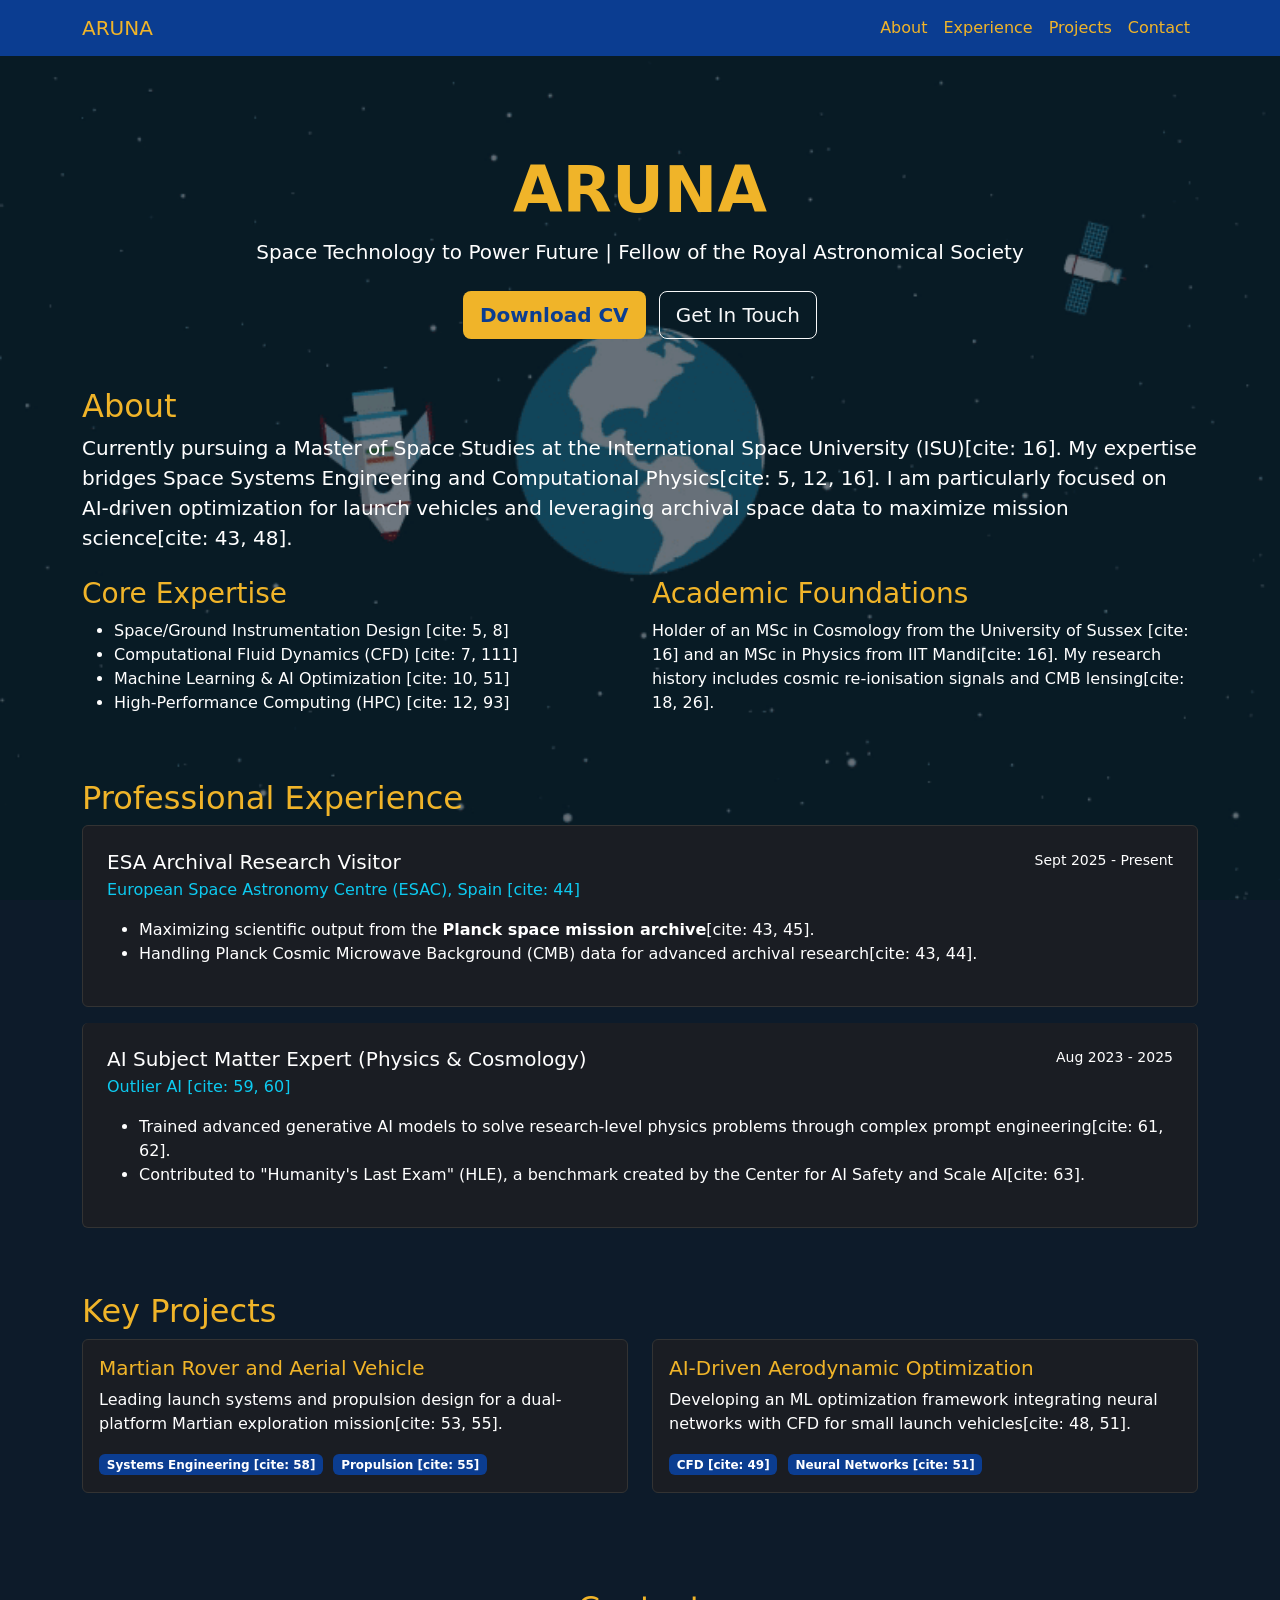
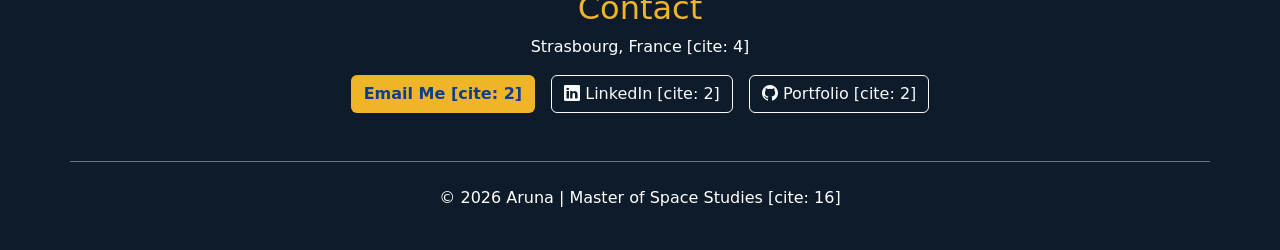
==== index.html @ e06bea27 "Refactor index.html for improved structure and styles Updated the description meta tag and modified " ====
<!DOCTYPE html>
<html lang="en">
<head>
  <meta charset="UTF-8">
  <meta name="viewport" content="width=device-width, initial-scale=1.0">
  <title>Aruna - Space Technology to Power Future</title>
  <meta name="description" content="Personal website of Aruna, Master of Space Studies student at ISU specializing in Space Engineering.">
  <meta name="author" content="Aruna">
  <link href="https://cdn.jsdelivr.net/npm/bootstrap@5.3.3/dist/css/bootstrap.min.css" rel="stylesheet">
  <link rel="stylesheet" href="https://cdn.jsdelivr.net/npm/bootstrap-icons@1.11.3/font/bootstrap-icons.min.css">
  <style>
    :root {
      --isu-blue: #0b3d91;
      --isu-gold: #f0b429;
      --isu-ink: #0d1b2a;
    }
    body {
      background-color: var(--isu-ink);
      color: #FFFFFF;
      font-family: system-ui, sans-serif;
    }
    h1, h2, h3, .card-title { color: var(--isu-gold); }
    .navbar { background-color: var(--isu-blue); }
    .nav-link, .navbar-brand { color: var(--isu-gold) !important; }
    .card { background-color: #1a1d23; border: 1px solid #333; color: white; transition: transform 0.2s; }
    .card:hover { transform: translateY(-5px); }
    .btn-gold { background-color: var(--isu-gold); color: var(--isu-blue); font-weight: bold; }
    .btn-gold:hover { background-color: #d49e20; }
    .badge-skill { background-color: var(--isu-blue); color: white; margin-right: 5px; }
  </style>
</head>
<body data-bs-theme="dark">
  <img src="space.gif" style="position: fixed; top: 0; left: 0; width: 100%; height: 100%; z-index: -1; object-fit: cover; opacity: 0.4;" />
  
  <nav class="navbar navbar-expand-lg sticky-top">
    <div class="container">
      <a class="navbar-brand" href="#">ARUNA</a>
      <div class="collapse navbar-collapse" id="navbarNav">
        <ul class="navbar-nav ms-auto">
          <li class="nav-item"><a class="nav-link" href="#about">About</a></li>
          <li class="nav-item"><a class="nav-link" href="#experience">Experience</a></li>
          <li class="nav-item"><a class="nav-link" href="#projects">Projects</a></li>
          <li class="nav-item"><a class="nav-link" href="#contact">Contact</a></li>
        </ul>
      </div>
    </div>
  </nav>

  <header class="container mt-5 py-5 text-center">
    <h1 class="display-3 fw-bold">ARUNA</h1>
    <p class="lead">Space Technology to Power Future | Fellow of the Royal Astronomical Society</p>
    <div class="mt-4">
      <a href="Curriculum_Vitae_TAS.pdf" class="btn btn-gold btn-lg me-2">Download CV</a>
      <a href="#contact" class="btn btn-outline-light btn-lg">Get In Touch</a>
    </div>
  </header>

  <main class="container">
    <section id="about" class="mb-5">
      <h2>About</h2>
      <p class="lead">Currently pursuing a Master of Space Studies at the International Space University (ISU)[cite: 16]. My expertise bridges <strong>Space Systems Engineering</strong> and <strong>Computational Physics</strong>[cite: 5, 12, 16]. I am particularly focused on AI-driven optimization for launch vehicles and leveraging archival space data to maximize mission science[cite: 43, 48].</p>
      <div class="row mt-4">
        <div class="col-md-6">
          <h3>Core Expertise</h3>
          <ul>
            <li>Space/Ground Instrumentation Design [cite: 5, 8]</li>
            <li>Computational Fluid Dynamics (CFD) [cite: 7, 111]</li>
            <li>Machine Learning & AI Optimization [cite: 10, 51]</li>
            <li>High-Performance Computing (HPC) [cite: 12, 93]</li>
          </ul>
        </div>
        <div class="col-md-6">
          <h3>Academic Foundations</h3>
          <p>Holder of an MSc in Cosmology from the University of Sussex [cite: 16] and an MSc in Physics from IIT Mandi[cite: 16]. My research history includes cosmic re-ionisation signals and CMB lensing[cite: 18, 26].</p>
        </div>
      </div>
    </section>

    <section id="experience" class="mb-5">
      <h2>Professional Experience</h2>
      <div class="list-group">
        <div class="list-group-item card mb-3 p-4">
          <div class="d-flex justify-content-between">
            <h5 class="mb-1">ESA Archival Research Visitor</h5>
            <small>Sept 2025 - Present</small>
          </div>
          <p class="text-info">European Space Astronomy Centre (ESAC), Spain [cite: 44]</p>
          <ul>
            <li>Maximizing scientific output from the <strong>Planck space mission archive</strong>[cite: 43, 45].</li>
            <li>Handling Planck Cosmic Microwave Background (CMB) data for advanced archival research[cite: 43, 44].</li>
          </ul>
        </div>
        <div class="list-group-item card mb-3 p-4">
          <div class="d-flex justify-content-between">
            <h5 class="mb-1">AI Subject Matter Expert (Physics & Cosmology)</h5>
            <small>Aug 2023 - 2025</small>
          </div>
          <p class="text-info">Outlier AI [cite: 59, 60]</p>
          <ul>
            <li>Trained advanced generative AI models to solve research-level physics problems through complex prompt engineering[cite: 61, 62].</li>
            <li>Contributed to "Humanity's Last Exam" (HLE), a benchmark created by the Center for AI Safety and Scale AI[cite: 63].</li>
          </ul>
        </div>
      </div>
    </section>

    <section id="projects" class="mb-5">
      <h2>Key Projects</h2>
      <div class="row g-4">
        <div class="col-md-6">
          <div class="card h-100">
            <div class="card-body">
              <h5 class="card-title">Martian Rover and Aerial Vehicle</h5>
              <p class="card-text">Leading launch systems and propulsion design for a dual-platform Martian exploration mission[cite: 53, 55].</p>
              <span class="badge badge-skill">Systems Engineering [cite: 58]</span>
              <span class="badge badge-skill">Propulsion [cite: 55]</span>
            </div>
          </div>
        </div>
        <div class="col-md-6">
          <div class="card h-100">
            <div class="card-body">
              <h5 class="card-title">AI-Driven Aerodynamic Optimization</h5>
              <p class="card-text">Developing an ML optimization framework integrating neural networks with CFD for small launch vehicles[cite: 48, 51].</p>
              <span class="badge badge-skill">CFD [cite: 49]</span>
              <span class="badge badge-skill">Neural Networks [cite: 51]</span>
            </div>
          </div>
        </div>
      </div>
    </section>

    <section id="contact" class="py-5 text-center">
      <h2>Contact</h2>
      <p>Strasbourg, France [cite: 4]</p>
      <div class="d-flex justify-content-center gap-3">
        <a href="mailto:arunaharikant66@gmail.com" class="btn btn-gold">Email Me [cite: 2]</a>
        <a href="https://www.linkedin.com/in/aruna-5a03151a5/" class="btn btn-outline-light"><i class="bi bi-linkedin"></i> LinkedIn [cite: 2]</a>
        <a href="https://arunaharikant.github.io/Aruna.github.io/" class="btn btn-outline-light"><i class="bi bi-github"></i> Portfolio [cite: 2]</a>
      </div>
    </section>
  </main>

  <footer class="container py-4 text-center border-top border-secondary">
    <p>&copy; 2026 Aruna | Master of Space Studies [cite: 16]</p>
  </footer>

  <script src="https://cdn.jsdelivr.net/npm/bootstrap@5.3.3/dist/js/bootstrap.bundle.min.js"></script>
</body>
</html>
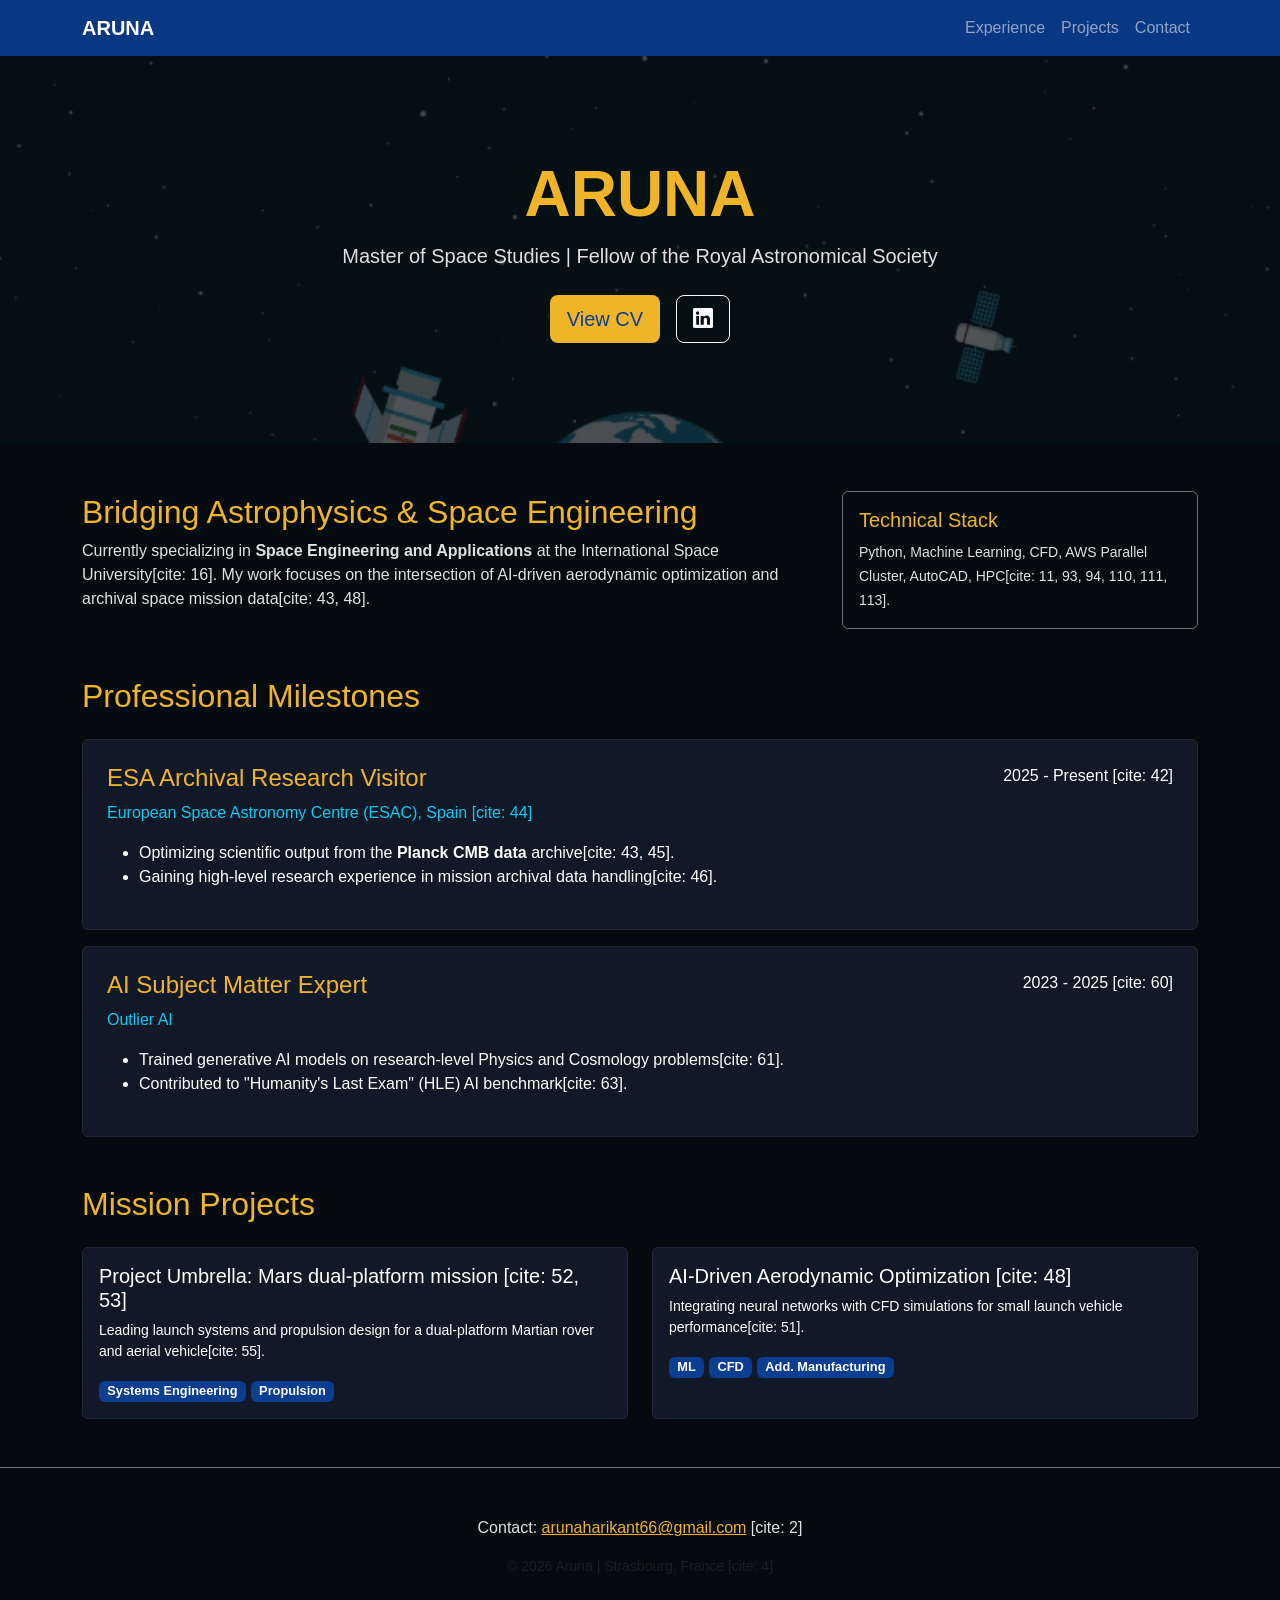
==== commit 954ee638: "Revise Updated the title and meta tags for better clarity. Changed background color and styling for " ====
--- a/index.html
+++ b/index.html
@@ -3,148 +3,112 @@
 <head>
   <meta charset="UTF-8">
   <meta name="viewport" content="width=device-width, initial-scale=1.0">
-  <title>Aruna - Space Technology to Power Future</title>
-  <meta name="description" content="Personal website of Aruna, Master of Space Studies student at ISU specializing in Space Engineering.">
-  <meta name="author" content="Aruna">
+  <title>Aruna | Space Systems & AI Optimization</title>
   <link href="https://cdn.jsdelivr.net/npm/bootstrap@5.3.3/dist/css/bootstrap.min.css" rel="stylesheet">
   <link rel="stylesheet" href="https://cdn.jsdelivr.net/npm/bootstrap-icons@1.11.3/font/bootstrap-icons.min.css">
   <style>
-    :root {
-      --isu-blue: #0b3d91;
-      --isu-gold: #f0b429;
-      --isu-ink: #0d1b2a;
-    }
-    body {
-      background-color: var(--isu-ink);
-      color: #FFFFFF;
-      font-family: system-ui, sans-serif;
-    }
-    h1, h2, h3, .card-title { color: var(--isu-gold); }
-    .navbar { background-color: var(--isu-blue); }
-    .nav-link, .navbar-brand { color: var(--isu-gold) !important; }
-    .card { background-color: #1a1d23; border: 1px solid #333; color: white; transition: transform 0.2s; }
-    .card:hover { transform: translateY(-5px); }
-    .btn-gold { background-color: var(--isu-gold); color: var(--isu-blue); font-weight: bold; }
-    .btn-gold:hover { background-color: #d49e20; }
-    .badge-skill { background-color: var(--isu-blue); color: white; margin-right: 5px; }
+    :root { --isu-blue: #0b3d91; --isu-gold: #f0b429; --space-black: #050a0f; }
+    body { background-color: var(--space-black); color: #e0e0e0; font-family: 'Inter', sans-serif; }
+    .hero-section { padding: 100px 0; background: linear-gradient(rgba(5,10,15,0.7), rgba(5,10,15,0.7)), url('space.gif'); background-size: cover; }
+    h1, h2, .text-gold { color: var(--isu-gold); }
+    .card { background: #111827; border: 1px solid #1f2937; color: white; transition: 0.3s; }
+    .card:hover { border-color: var(--isu-gold); transform: translateY(-5px); }
+    .btn-gold { background-color: var(--isu-gold); color: var(--isu-blue); fw-bold; }
+    .badge-tech { background: var(--isu-blue); font-size: 0.8rem; margin-right: 5px; }
   </style>
 </head>
-<body data-bs-theme="dark">
-  <img src="space.gif" style="position: fixed; top: 0; left: 0; width: 100%; height: 100%; z-index: -1; object-fit: cover; opacity: 0.4;" />
-  
-  <nav class="navbar navbar-expand-lg sticky-top">
-    <div class="container">
-      <a class="navbar-brand" href="#">ARUNA</a>
-      <div class="collapse navbar-collapse" id="navbarNav">
-        <ul class="navbar-nav ms-auto">
-          <li class="nav-item"><a class="nav-link" href="#about">About</a></li>
-          <li class="nav-item"><a class="nav-link" href="#experience">Experience</a></li>
-          <li class="nav-item"><a class="nav-link" href="#projects">Projects</a></li>
-          <li class="nav-item"><a class="nav-link" href="#contact">Contact</a></li>
-        </ul>
+<body>
+
+<nav class="navbar navbar-expand-lg sticky-top navbar-dark" style="background: rgba(11, 61, 145, 0.9);">
+  <div class="container">
+    <a class="navbar-brand fw-bold" href="#">ARUNA</a>
+    <div class="navbar-nav ms-auto">
+      <a class="nav-link" href="#experience">Experience</a>
+      <a class="nav-link" href="#projects">Projects</a>
+      <a class="nav-link" href="#contact">Contact</a>
+    </div>
+  </div>
+</nav>
+
+<header class="hero-section text-center">
+  <div class="container">
+    <h1 class="display-3 fw-bold">ARUNA</h1>
+    <p class="lead mb-4">Master of Space Studies | Fellow of the Royal Astronomical Society</p>
+    <div class="d-flex justify-content-center gap-3">
+      <a href="Curriculum_Vitae_TAS.pdf" class="btn btn-gold btn-lg">View CV</a>
+      <a href="https://www.linkedin.com/in/aruna-5a03151a5/" class="btn btn-outline-light btn-lg"><i class="bi bi-linkedin"></i></a>
+    </div>
+  </div>
+</header>
+
+<main class="container my-5">
+  <section id="about" class="mb-5">
+    <div class="row align-items-center">
+      <div class="col-lg-8">
+        <h2>Bridging Astrophysics & Space Engineering</h2>
+        <p>Currently specializing in <strong>Space Engineering and Applications</strong> at the International Space University[cite: 16]. My work focuses on the intersection of AI-driven aerodynamic optimization and archival space mission data[cite: 43, 48].</p>
+      </div>
+      <div class="col-lg-4">
+        <div class="p-3 border border-secondary rounded">
+          <h5 class="text-gold">Technical Stack</h5>
+          <small>Python, Machine Learning, CFD, AWS Parallel Cluster, AutoCAD, HPC[cite: 11, 93, 94, 110, 111, 113].</small>
+        </div>
       </div>
     </div>
-  </nav>
+  </section>
 
-  <header class="container mt-5 py-5 text-center">
-    <h1 class="display-3 fw-bold">ARUNA</h1>
-    <p class="lead">Space Technology to Power Future | Fellow of the Royal Astronomical Society</p>
-    <div class="mt-4">
-      <a href="Curriculum_Vitae_TAS.pdf" class="btn btn-gold btn-lg me-2">Download CV</a>
-      <a href="#contact" class="btn btn-outline-light btn-lg">Get In Touch</a>
+  <section id="experience" class="mb-5">
+    <h2 class="mb-4">Professional Milestones</h2>
+    <div class="card mb-3 p-4">
+      <div class="d-flex justify-content-between">
+        <h4 class="text-gold">ESA Archival Research Visitor</h4>
+        <span>2025 - Present [cite: 42]</span>
+      </div>
+      <p class="text-info">European Space Astronomy Centre (ESAC), Spain [cite: 44]</p>
+      <ul>
+        <li>Optimizing scientific output from the <strong>Planck CMB data</strong> archive[cite: 43, 45].</li>
+        <li>Gaining high-level research experience in mission archival data handling[cite: 46].</li>
+      </ul>
     </div>
-  </header>
+    <div class="card p-4">
+      <div class="d-flex justify-content-between">
+        <h4 class="text-gold">AI Subject Matter Expert</h4>
+        <span>2023 - 2025 [cite: 60]</span>
+      </div>
+      <p class="text-info">Outlier AI</p>
+      <ul>
+        <li>Trained generative AI models on research-level Physics and Cosmology problems[cite: 61].</li>
+        <li>Contributed to "Humanity's Last Exam" (HLE) AI benchmark[cite: 63].</li>
+      </ul>
+    </div>
+  </section>
 
-  <main class="container">
-    <section id="about" class="mb-5">
-      <h2>About</h2>
-      <p class="lead">Currently pursuing a Master of Space Studies at the International Space University (ISU)[cite: 16]. My expertise bridges <strong>Space Systems Engineering</strong> and <strong>Computational Physics</strong>[cite: 5, 12, 16]. I am particularly focused on AI-driven optimization for launch vehicles and leveraging archival space data to maximize mission science[cite: 43, 48].</p>
-      <div class="row mt-4">
-        <div class="col-md-6">
-          <h3>Core Expertise</h3>
-          <ul>
-            <li>Space/Ground Instrumentation Design [cite: 5, 8]</li>
-            <li>Computational Fluid Dynamics (CFD) [cite: 7, 111]</li>
-            <li>Machine Learning & AI Optimization [cite: 10, 51]</li>
-            <li>High-Performance Computing (HPC) [cite: 12, 93]</li>
-          </ul>
-        </div>
-        <div class="col-md-6">
-          <h3>Academic Foundations</h3>
-          <p>Holder of an MSc in Cosmology from the University of Sussex [cite: 16] and an MSc in Physics from IIT Mandi[cite: 16]. My research history includes cosmic re-ionisation signals and CMB lensing[cite: 18, 26].</p>
+  <section id="projects">
+    <h2 class="mb-4">Mission Projects</h2>
+    <div class="row g-4">
+      <div class="col-md-6">
+        <div class="card h-100 p-3">
+          <h5>Project Umbrella: Mars dual-platform mission [cite: 52, 53]</h5>
+          <p class="small">Leading launch systems and propulsion design for a dual-platform Martian rover and aerial vehicle[cite: 55].</p>
+          <div><span class="badge badge-tech">Systems Engineering</span><span class="badge badge-tech">Propulsion</span></div>
         </div>
       </div>
-    </section>
-
-    <section id="experience" class="mb-5">
-      <h2>Professional Experience</h2>
-      <div class="list-group">
-        <div class="list-group-item card mb-3 p-4">
-          <div class="d-flex justify-content-between">
-            <h5 class="mb-1">ESA Archival Research Visitor</h5>
-            <small>Sept 2025 - Present</small>
-          </div>
-          <p class="text-info">European Space Astronomy Centre (ESAC), Spain [cite: 44]</p>
-          <ul>
-            <li>Maximizing scientific output from the <strong>Planck space mission archive</strong>[cite: 43, 45].</li>
-            <li>Handling Planck Cosmic Microwave Background (CMB) data for advanced archival research[cite: 43, 44].</li>
-          </ul>
-        </div>
-        <div class="list-group-item card mb-3 p-4">
-          <div class="d-flex justify-content-between">
-            <h5 class="mb-1">AI Subject Matter Expert (Physics & Cosmology)</h5>
-            <small>Aug 2023 - 2025</small>
-          </div>
-          <p class="text-info">Outlier AI [cite: 59, 60]</p>
-          <ul>
-            <li>Trained advanced generative AI models to solve research-level physics problems through complex prompt engineering[cite: 61, 62].</li>
-            <li>Contributed to "Humanity's Last Exam" (HLE), a benchmark created by the Center for AI Safety and Scale AI[cite: 63].</li>
-          </ul>
+      <div class="col-md-6">
+        <div class="card h-100 p-3">
+          <h5>AI-Driven Aerodynamic Optimization [cite: 48]</h5>
+          <p class="small">Integrating neural networks with CFD simulations for small launch vehicle performance[cite: 51].</p>
+          <div><span class="badge badge-tech">ML</span><span class="badge badge-tech">CFD</span><span class="badge badge-tech">Add. Manufacturing</span></div>
         </div>
       </div>
-    </section>
+    </div>
+  </section>
+</main>
 
-    <section id="projects" class="mb-5">
-      <h2>Key Projects</h2>
-      <div class="row g-4">
-        <div class="col-md-6">
-          <div class="card h-100">
-            <div class="card-body">
-              <h5 class="card-title">Martian Rover and Aerial Vehicle</h5>
-              <p class="card-text">Leading launch systems and propulsion design for a dual-platform Martian exploration mission[cite: 53, 55].</p>
-              <span class="badge badge-skill">Systems Engineering [cite: 58]</span>
-              <span class="badge badge-skill">Propulsion [cite: 55]</span>
-            </div>
-          </div>
-        </div>
-        <div class="col-md-6">
-          <div class="card h-100">
-            <div class="card-body">
-              <h5 class="card-title">AI-Driven Aerodynamic Optimization</h5>
-              <p class="card-text">Developing an ML optimization framework integrating neural networks with CFD for small launch vehicles[cite: 48, 51].</p>
-              <span class="badge badge-skill">CFD [cite: 49]</span>
-              <span class="badge badge-skill">Neural Networks [cite: 51]</span>
-            </div>
-          </div>
-        </div>
-      </div>
-    </section>
+<footer class="py-5 text-center border-top border-secondary mt-5">
+  <p id="contact">Contact: <a href="mailto:arunaharikant66@gmail.com" class="text-gold">arunaharikant66@gmail.com</a> [cite: 2]</p>
+  <p class="small text-muted">&copy; 2026 Aruna | Strasbourg, France [cite: 4]</p>
+</footer>
 
-    <section id="contact" class="py-5 text-center">
-      <h2>Contact</h2>
-      <p>Strasbourg, France [cite: 4]</p>
-      <div class="d-flex justify-content-center gap-3">
-        <a href="mailto:arunaharikant66@gmail.com" class="btn btn-gold">Email Me [cite: 2]</a>
-        <a href="https://www.linkedin.com/in/aruna-5a03151a5/" class="btn btn-outline-light"><i class="bi bi-linkedin"></i> LinkedIn [cite: 2]</a>
-        <a href="https://arunaharikant.github.io/Aruna.github.io/" class="btn btn-outline-light"><i class="bi bi-github"></i> Portfolio [cite: 2]</a>
-      </div>
-    </section>
-  </main>
-
-  <footer class="container py-4 text-center border-top border-secondary">
-    <p>&copy; 2026 Aruna | Master of Space Studies [cite: 16]</p>
-  </footer>
-
-  <script src="https://cdn.jsdelivr.net/npm/bootstrap@5.3.3/dist/js/bootstrap.bundle.min.js"></script>
+<script src="https://cdn.jsdelivr.net/npm/bootstrap@5.3.3/dist/js/bootstrap.bundle.min.js"></script>
 </body>
 </html>
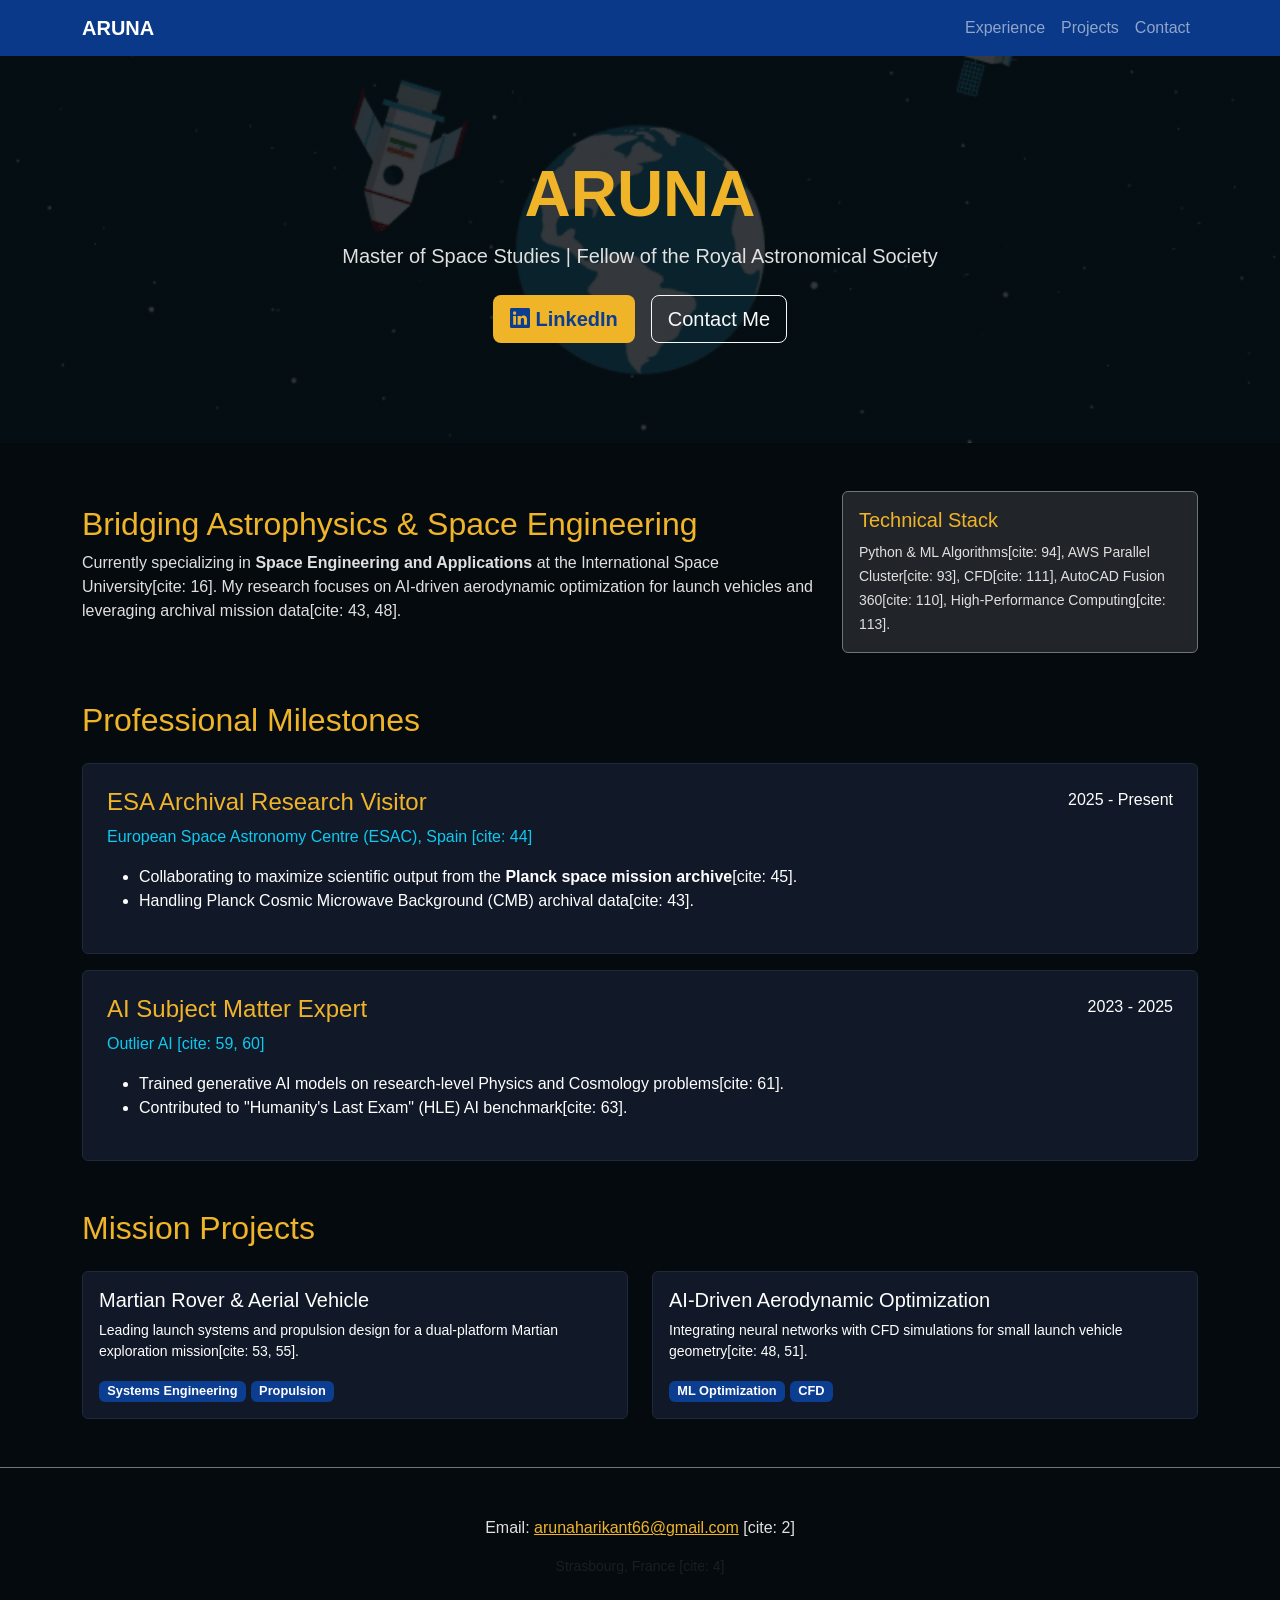
==== commit 93d3cc90: "New" ====
--- a/index.html
+++ b/index.html
@@ -9,17 +9,22 @@
   <style>
     :root { --isu-blue: #0b3d91; --isu-gold: #f0b429; --space-black: #050a0f; }
     body { background-color: var(--space-black); color: #e0e0e0; font-family: 'Inter', sans-serif; }
-    .hero-section { padding: 100px 0; background: linear-gradient(rgba(5,10,15,0.7), rgba(5,10,15,0.7)), url('space.gif'); background-size: cover; }
+    .hero-section { 
+      padding: 100px 0; 
+      background: linear-gradient(rgba(5,10,15,0.8), rgba(5,10,15,0.8)), url('space.gif'); 
+      background-size: cover; 
+      background-position: center;
+    }
     h1, h2, .text-gold { color: var(--isu-gold); }
     .card { background: #111827; border: 1px solid #1f2937; color: white; transition: 0.3s; }
     .card:hover { border-color: var(--isu-gold); transform: translateY(-5px); }
-    .btn-gold { background-color: var(--isu-gold); color: var(--isu-blue); fw-bold; }
+    .btn-gold { background-color: var(--isu-gold); color: var(--isu-blue); font-weight: bold; }
     .badge-tech { background: var(--isu-blue); font-size: 0.8rem; margin-right: 5px; }
   </style>
 </head>
 <body>
 
-<nav class="navbar navbar-expand-lg sticky-top navbar-dark" style="background: rgba(11, 61, 145, 0.9);">
+<nav class="navbar navbar-expand-lg sticky-top navbar-dark" style="background: rgba(11, 61, 145, 0.95);">
   <div class="container">
     <a class="navbar-brand fw-bold" href="#">ARUNA</a>
     <div class="navbar-nav ms-auto">
@@ -35,8 +40,8 @@
     <h1 class="display-3 fw-bold">ARUNA</h1>
     <p class="lead mb-4">Master of Space Studies | Fellow of the Royal Astronomical Society</p>
     <div class="d-flex justify-content-center gap-3">
-      <a href="Curriculum_Vitae_TAS.pdf" class="btn btn-gold btn-lg">View CV</a>
-      <a href="https://www.linkedin.com/in/aruna-5a03151a5/" class="btn btn-outline-light btn-lg"><i class="bi bi-linkedin"></i></a>
+      <a href="https://www.linkedin.com/in/aruna-5a03151a5/" class="btn btn-gold btn-lg"><i class="bi bi-linkedin"></i> LinkedIn</a>
+      <a href="#contact" class="btn btn-outline-light btn-lg">Contact Me</a>
     </div>
   </div>
 </header>
@@ -46,12 +51,18 @@
     <div class="row align-items-center">
       <div class="col-lg-8">
         <h2>Bridging Astrophysics & Space Engineering</h2>
-        <p>Currently specializing in <strong>Space Engineering and Applications</strong> at the International Space University[cite: 16]. My work focuses on the intersection of AI-driven aerodynamic optimization and archival space mission data[cite: 43, 48].</p>
+        <p>Currently specializing in <strong>Space Engineering and Applications</strong> at the International Space University[cite: 16]. My research focuses on AI-driven aerodynamic optimization for launch vehicles and leveraging archival mission data[cite: 43, 48].</p>
       </div>
       <div class="col-lg-4">
-        <div class="p-3 border border-secondary rounded">
+        <div class="p-3 border border-secondary rounded bg-dark">
           <h5 class="text-gold">Technical Stack</h5>
-          <small>Python, Machine Learning, CFD, AWS Parallel Cluster, AutoCAD, HPC[cite: 11, 93, 94, 110, 111, 113].</small>
+          <small>
+            Python & ML Algorithms[cite: 94], 
+            AWS Parallel Cluster[cite: 93], 
+            CFD[cite: 111], 
+            AutoCAD Fusion 360[cite: 110], 
+            High-Performance Computing[cite: 113].
+          </small>
         </div>
       </div>
     </div>
@@ -62,20 +73,20 @@
     <div class="card mb-3 p-4">
       <div class="d-flex justify-content-between">
         <h4 class="text-gold">ESA Archival Research Visitor</h4>
-        <span>2025 - Present [cite: 42]</span>
+        <span>2025 - Present</span>
       </div>
       <p class="text-info">European Space Astronomy Centre (ESAC), Spain [cite: 44]</p>
       <ul>
-        <li>Optimizing scientific output from the <strong>Planck CMB data</strong> archive[cite: 43, 45].</li>
-        <li>Gaining high-level research experience in mission archival data handling[cite: 46].</li>
+        <li>Collaborating to maximize scientific output from the <strong>Planck space mission archive</strong>[cite: 45].</li>
+        <li>Handling Planck Cosmic Microwave Background (CMB) archival data[cite: 43].</li>
       </ul>
     </div>
     <div class="card p-4">
       <div class="d-flex justify-content-between">
         <h4 class="text-gold">AI Subject Matter Expert</h4>
-        <span>2023 - 2025 [cite: 60]</span>
+        <span>2023 - 2025</span>
       </div>
-      <p class="text-info">Outlier AI</p>
+      <p class="text-info">Outlier AI [cite: 59, 60]</p>
       <ul>
         <li>Trained generative AI models on research-level Physics and Cosmology problems[cite: 61].</li>
         <li>Contributed to "Humanity's Last Exam" (HLE) AI benchmark[cite: 63].</li>
@@ -88,25 +99,25 @@
     <div class="row g-4">
       <div class="col-md-6">
         <div class="card h-100 p-3">
-          <h5>Project Umbrella: Mars dual-platform mission [cite: 52, 53]</h5>
-          <p class="small">Leading launch systems and propulsion design for a dual-platform Martian rover and aerial vehicle[cite: 55].</p>
+          <h5>Martian Rover & Aerial Vehicle</h5>
+          <p class="small">Leading launch systems and propulsion design for a dual-platform Martian exploration mission[cite: 53, 55].</p>
           <div><span class="badge badge-tech">Systems Engineering</span><span class="badge badge-tech">Propulsion</span></div>
         </div>
       </div>
       <div class="col-md-6">
         <div class="card h-100 p-3">
-          <h5>AI-Driven Aerodynamic Optimization [cite: 48]</h5>
-          <p class="small">Integrating neural networks with CFD simulations for small launch vehicle performance[cite: 51].</p>
-          <div><span class="badge badge-tech">ML</span><span class="badge badge-tech">CFD</span><span class="badge badge-tech">Add. Manufacturing</span></div>
+          <h5>AI-Driven Aerodynamic Optimization</h5>
+          <p class="small">Integrating neural networks with CFD simulations for small launch vehicle geometry[cite: 48, 51].</p>
+          <div><span class="badge badge-tech">ML Optimization</span><span class="badge badge-tech">CFD</span></div>
         </div>
       </div>
     </div>
   </section>
 </main>
 
-<footer class="py-5 text-center border-top border-secondary mt-5">
-  <p id="contact">Contact: <a href="mailto:arunaharikant66@gmail.com" class="text-gold">arunaharikant66@gmail.com</a> [cite: 2]</p>
-  <p class="small text-muted">&copy; 2026 Aruna | Strasbourg, France [cite: 4]</p>
+<footer class="py-5 text-center border-top border-secondary mt-5" id="contact">
+  <p>Email: <a href="mailto:arunaharikant66@gmail.com" class="text-gold">arunaharikant66@gmail.com</a> [cite: 2]</p>
+  <p class="small text-muted">Strasbourg, France [cite: 4]</p>
 </footer>
 
 <script src="https://cdn.jsdelivr.net/npm/bootstrap@5.3.3/dist/js/bootstrap.bundle.min.js"></script>
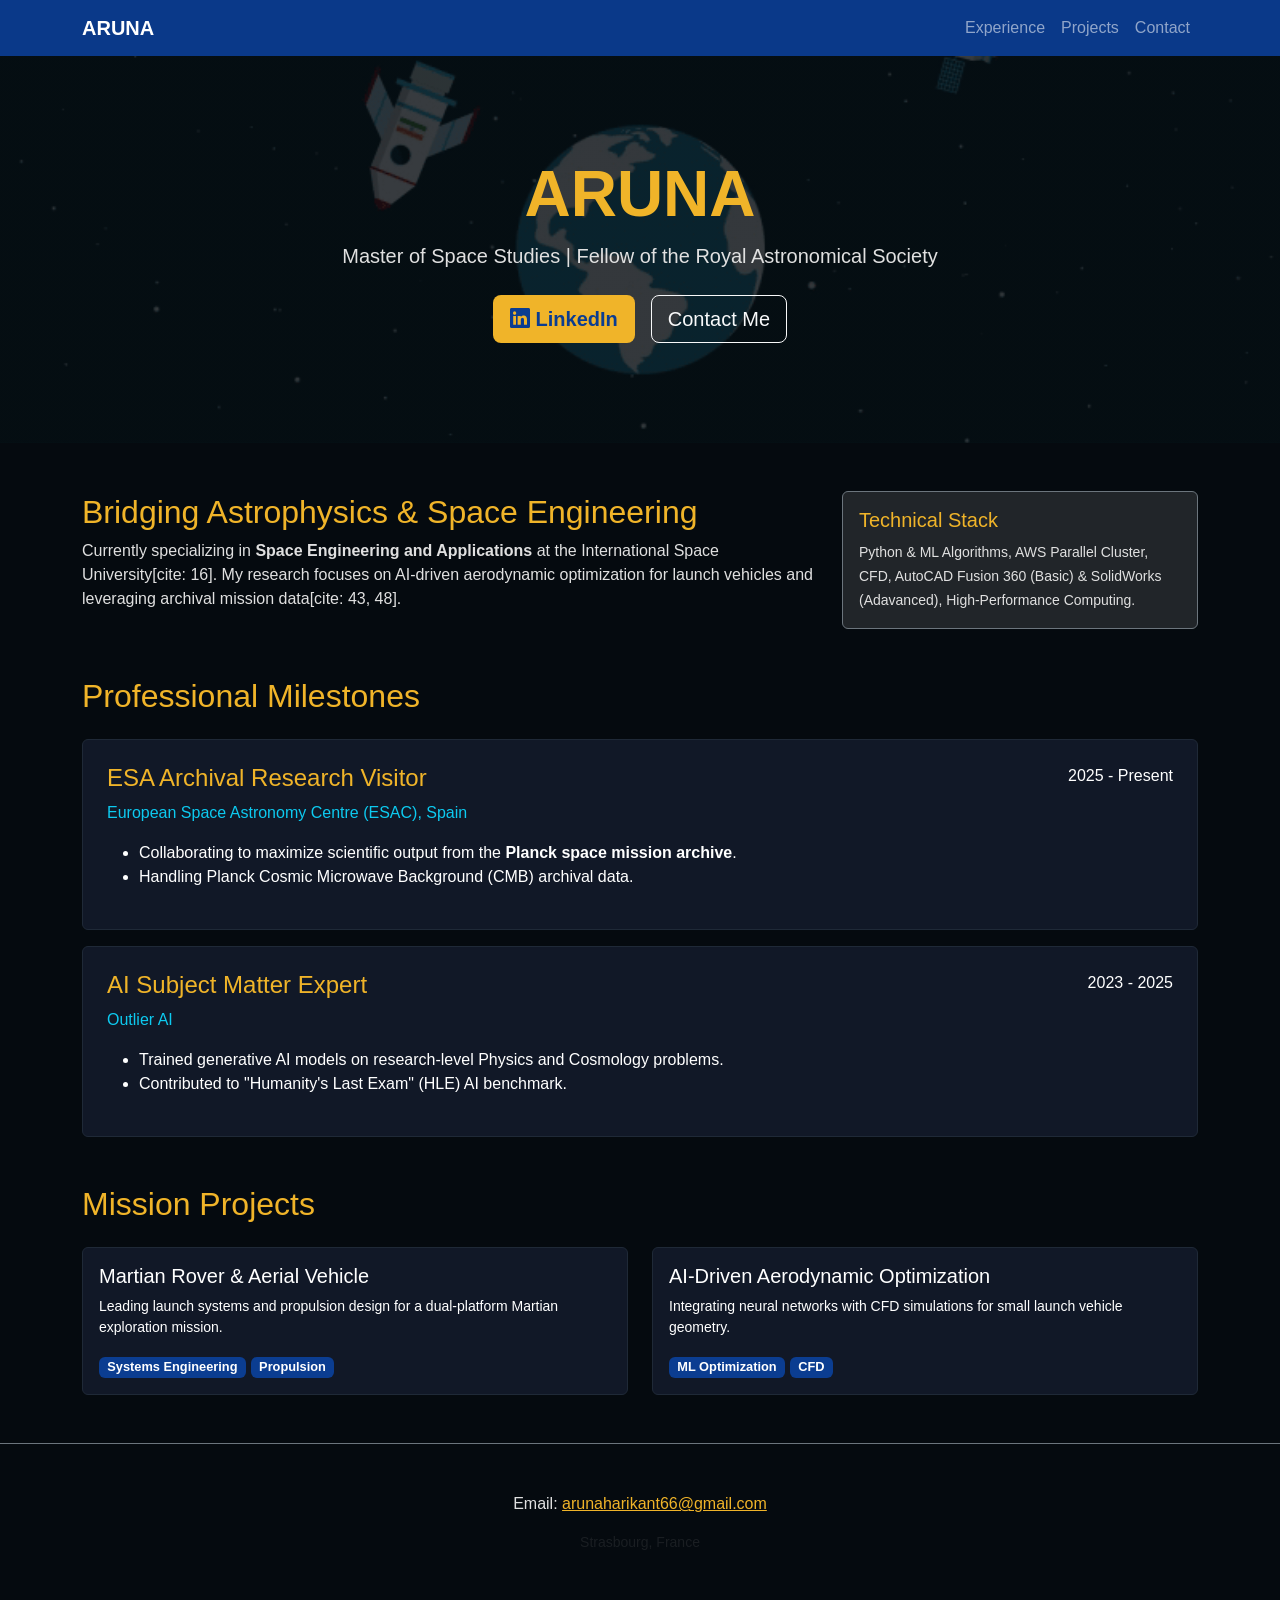
==== commit 00ad12f9: "New" ====
--- a/index.html
+++ b/index.html
@@ -57,11 +57,11 @@
         <div class="p-3 border border-secondary rounded bg-dark">
           <h5 class="text-gold">Technical Stack</h5>
           <small>
-            Python & ML Algorithms[cite: 94], 
-            AWS Parallel Cluster[cite: 93], 
-            CFD[cite: 111], 
-            AutoCAD Fusion 360[cite: 110], 
-            High-Performance Computing[cite: 113].
+            Python & ML Algorithms, 
+            AWS Parallel Cluster, 
+            CFD, 
+            AutoCAD Fusion 360 (Basic) & SolidWorks (Adavanced), 
+            High-Performance Computing.
           </small>
         </div>
       </div>
@@ -75,10 +75,10 @@
         <h4 class="text-gold">ESA Archival Research Visitor</h4>
         <span>2025 - Present</span>
       </div>
-      <p class="text-info">European Space Astronomy Centre (ESAC), Spain [cite: 44]</p>
+      <p class="text-info">European Space Astronomy Centre (ESAC), Spain </p>
       <ul>
-        <li>Collaborating to maximize scientific output from the <strong>Planck space mission archive</strong>[cite: 45].</li>
-        <li>Handling Planck Cosmic Microwave Background (CMB) archival data[cite: 43].</li>
+        <li>Collaborating to maximize scientific output from the <strong>Planck space mission archive</strong>.</li>
+        <li>Handling Planck Cosmic Microwave Background (CMB) archival data.</li>
       </ul>
     </div>
     <div class="card p-4">
@@ -86,10 +86,10 @@
         <h4 class="text-gold">AI Subject Matter Expert</h4>
         <span>2023 - 2025</span>
       </div>
-      <p class="text-info">Outlier AI [cite: 59, 60]</p>
+      <p class="text-info">Outlier AI</p>
       <ul>
-        <li>Trained generative AI models on research-level Physics and Cosmology problems[cite: 61].</li>
-        <li>Contributed to "Humanity's Last Exam" (HLE) AI benchmark[cite: 63].</li>
+        <li>Trained generative AI models on research-level Physics and Cosmology problems.</li>
+        <li>Contributed to "Humanity's Last Exam" (HLE) AI benchmark.</li>
       </ul>
     </div>
   </section>
@@ -100,14 +100,14 @@
       <div class="col-md-6">
         <div class="card h-100 p-3">
           <h5>Martian Rover & Aerial Vehicle</h5>
-          <p class="small">Leading launch systems and propulsion design for a dual-platform Martian exploration mission[cite: 53, 55].</p>
+          <p class="small">Leading launch systems and propulsion design for a dual-platform Martian exploration mission.</p>
           <div><span class="badge badge-tech">Systems Engineering</span><span class="badge badge-tech">Propulsion</span></div>
         </div>
       </div>
       <div class="col-md-6">
         <div class="card h-100 p-3">
           <h5>AI-Driven Aerodynamic Optimization</h5>
-          <p class="small">Integrating neural networks with CFD simulations for small launch vehicle geometry[cite: 48, 51].</p>
+          <p class="small">Integrating neural networks with CFD simulations for small launch vehicle geometry.</p>
           <div><span class="badge badge-tech">ML Optimization</span><span class="badge badge-tech">CFD</span></div>
         </div>
       </div>
@@ -116,8 +116,8 @@
 </main>
 
 <footer class="py-5 text-center border-top border-secondary mt-5" id="contact">
-  <p>Email: <a href="mailto:arunaharikant66@gmail.com" class="text-gold">arunaharikant66@gmail.com</a> [cite: 2]</p>
-  <p class="small text-muted">Strasbourg, France [cite: 4]</p>
+  <p>Email: <a href="mailto:arunaharikant66@gmail.com" class="text-gold">arunaharikant66@gmail.com</a></p>
+  <p class="small text-muted">Strasbourg, France</p>
 </footer>
 
 <script src="https://cdn.jsdelivr.net/npm/bootstrap@5.3.3/dist/js/bootstrap.bundle.min.js"></script>
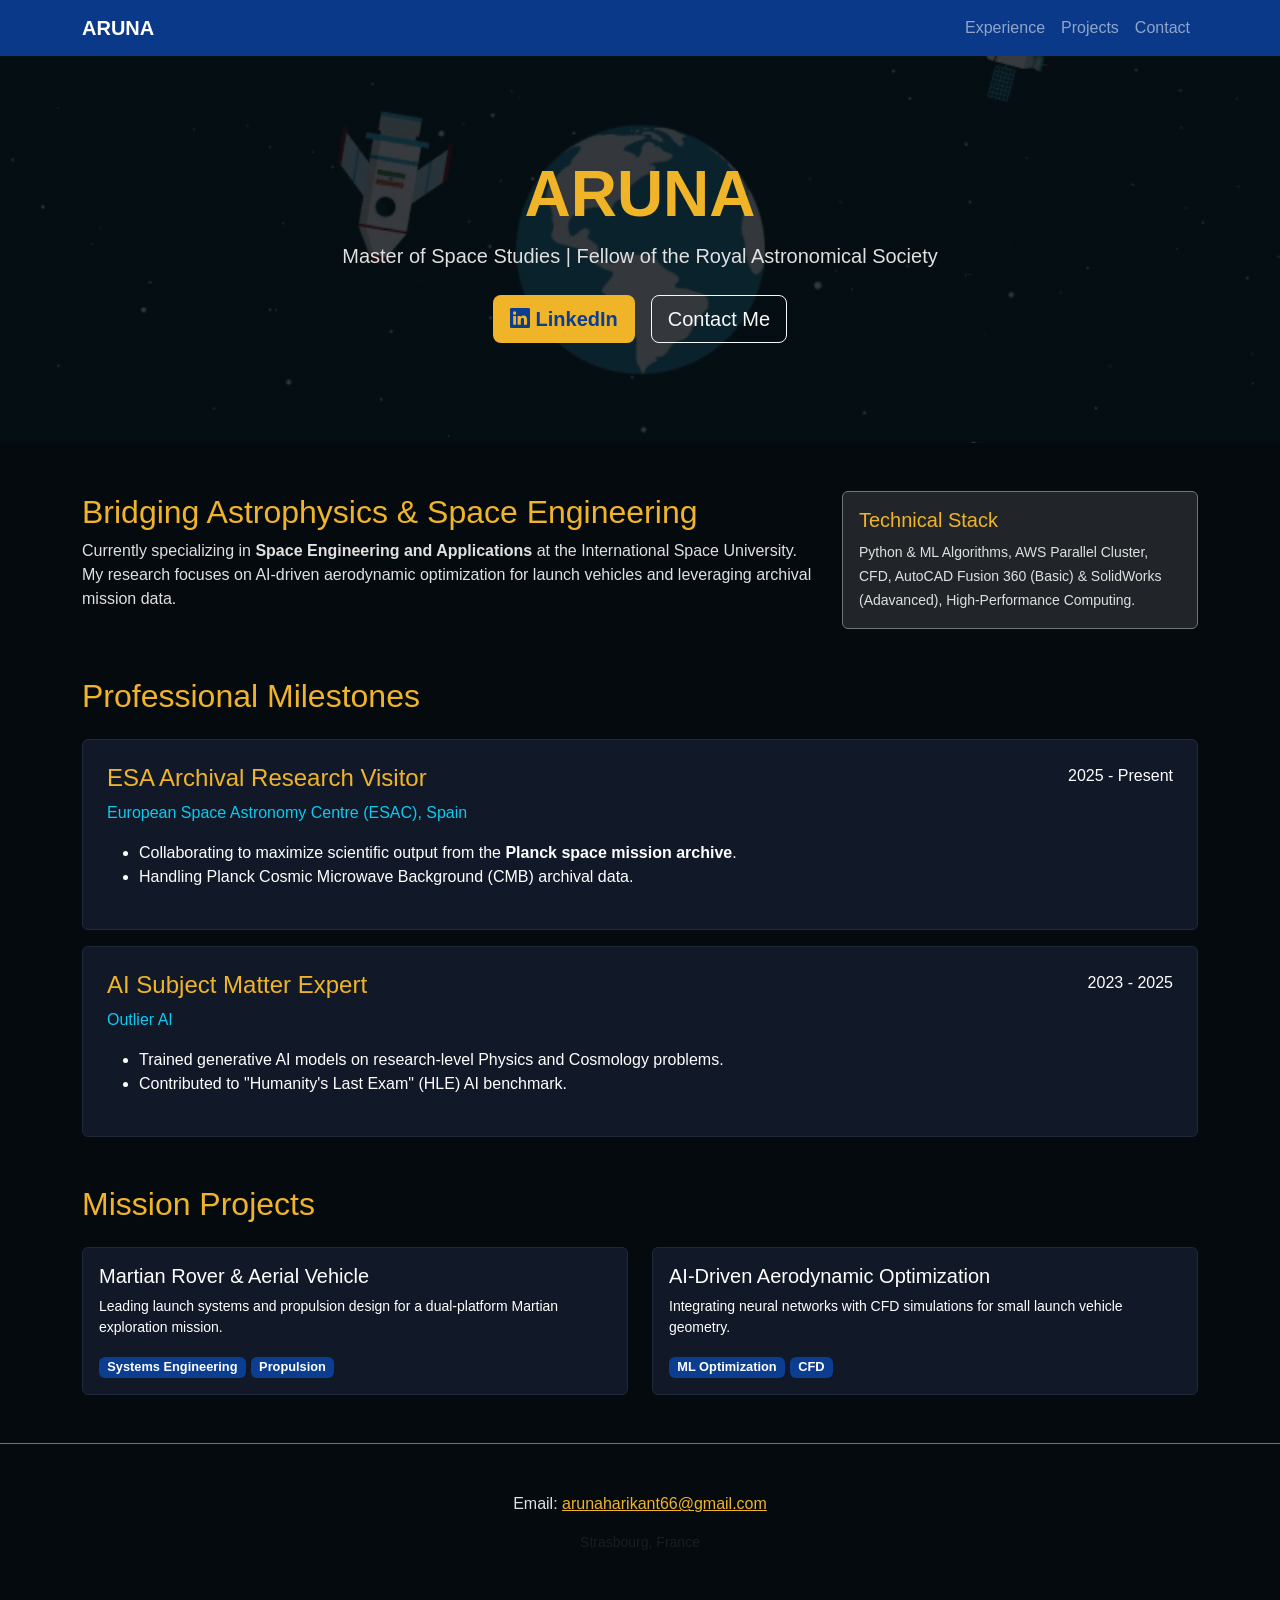
==== commit 8d6d9baa: "New Removed citation references from the about section." ====
--- a/index.html
+++ b/index.html
@@ -51,7 +51,7 @@
     <div class="row align-items-center">
       <div class="col-lg-8">
         <h2>Bridging Astrophysics & Space Engineering</h2>
-        <p>Currently specializing in <strong>Space Engineering and Applications</strong> at the International Space University[cite: 16]. My research focuses on AI-driven aerodynamic optimization for launch vehicles and leveraging archival mission data[cite: 43, 48].</p>
+        <p>Currently specializing in <strong>Space Engineering and Applications</strong> at the International Space University. My research focuses on AI-driven aerodynamic optimization for launch vehicles and leveraging archival mission data.</p>
       </div>
       <div class="col-lg-4">
         <div class="p-3 border border-secondary rounded bg-dark">
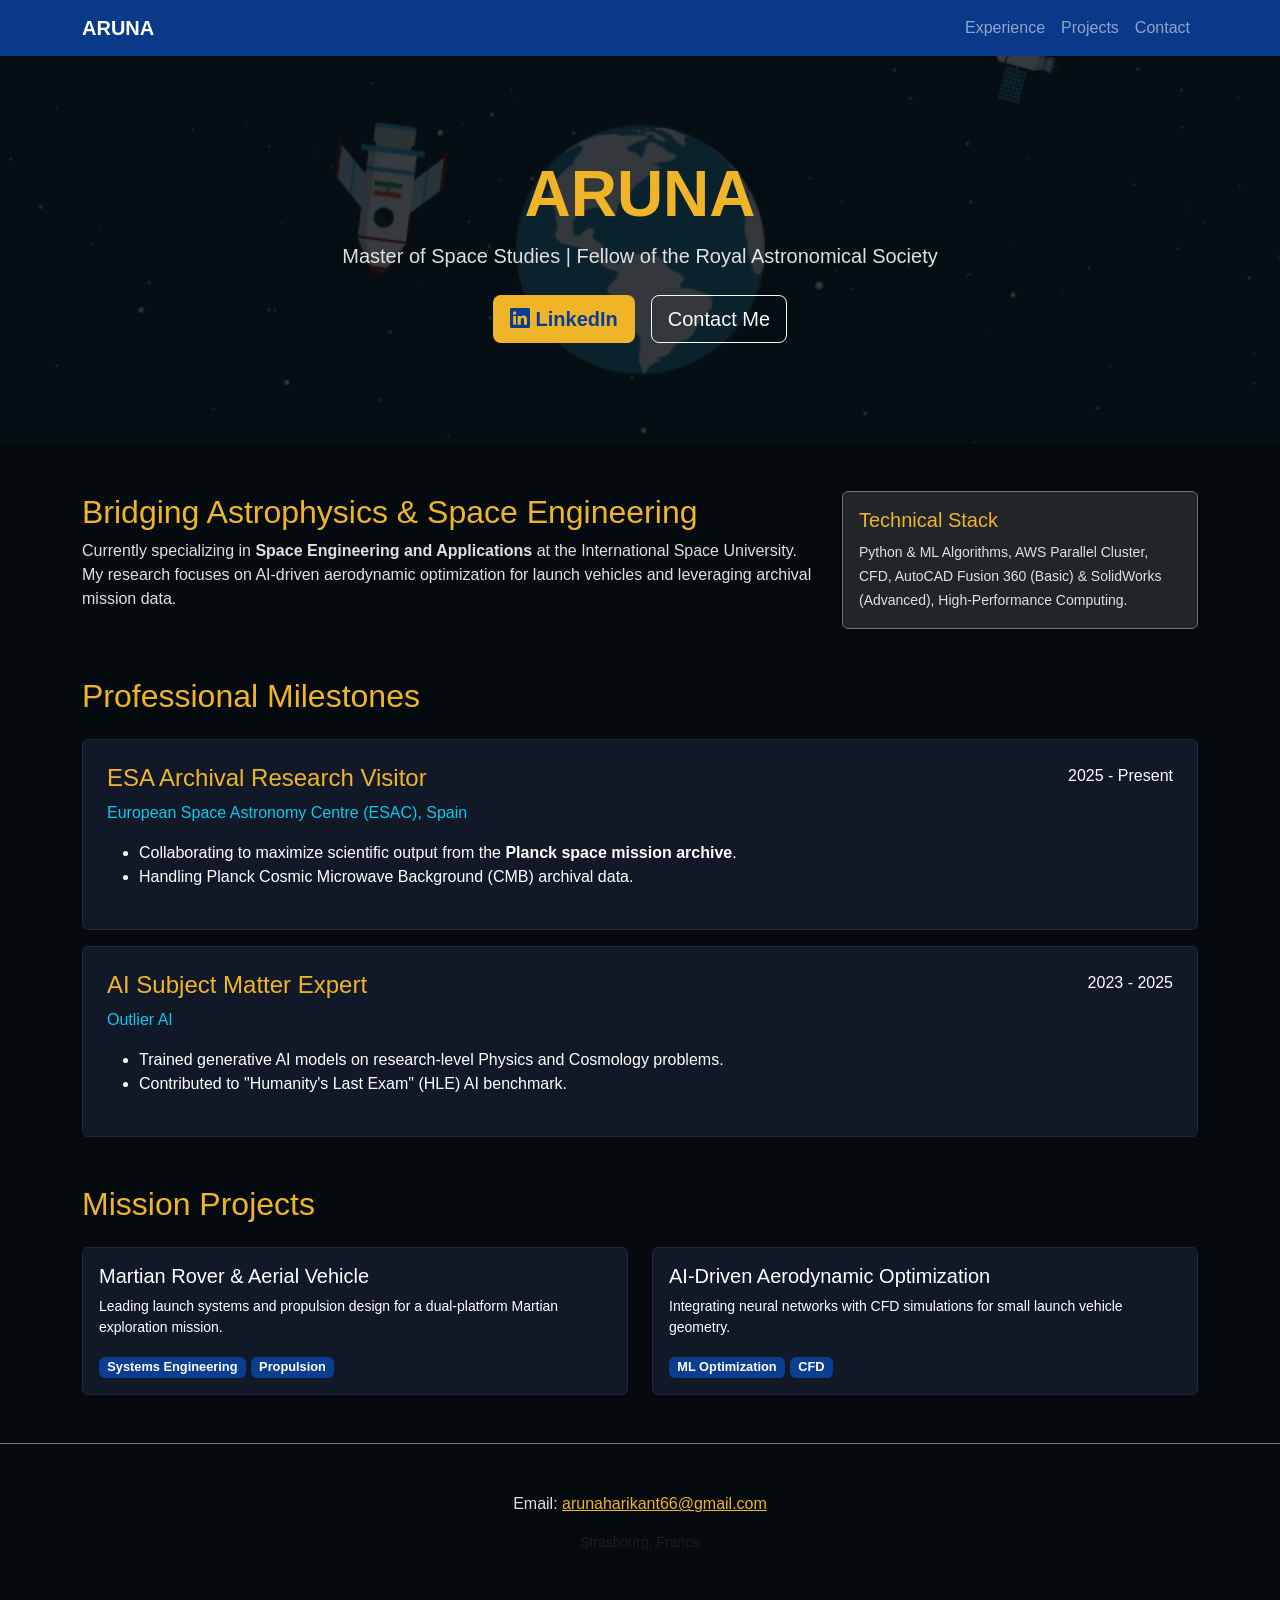
==== commit b9e7bf48: "Fix 4 issues: typo, security, mobile navbar, SEO meta description Agent-Logs-Url: https://github.com" ====
--- a/index.html
+++ b/index.html
@@ -4,6 +4,7 @@
   <meta charset="UTF-8">
   <meta name="viewport" content="width=device-width, initial-scale=1.0">
   <title>Aruna | Space Systems & AI Optimization</title>
+  <meta name="description" content="Aruna Harikant – Master of Space Studies, Fellow of the Royal Astronomical Society. AI-driven aerodynamic optimization, ESA archival research, and space systems engineering.">
   <link href="https://cdn.jsdelivr.net/npm/bootstrap@5.3.3/dist/css/bootstrap.min.css" rel="stylesheet">
   <link rel="stylesheet" href="https://cdn.jsdelivr.net/npm/bootstrap-icons@1.11.3/font/bootstrap-icons.min.css">
   <style>
@@ -27,10 +28,15 @@
 <nav class="navbar navbar-expand-lg sticky-top navbar-dark" style="background: rgba(11, 61, 145, 0.95);">
   <div class="container">
     <a class="navbar-brand fw-bold" href="#">ARUNA</a>
-    <div class="navbar-nav ms-auto">
-      <a class="nav-link" href="#experience">Experience</a>
-      <a class="nav-link" href="#projects">Projects</a>
-      <a class="nav-link" href="#contact">Contact</a>
+    <button class="navbar-toggler" type="button" data-bs-toggle="collapse" data-bs-target="#navbarNav" aria-controls="navbarNav" aria-expanded="false" aria-label="Toggle navigation">
+      <span class="navbar-toggler-icon"></span>
+    </button>
+    <div class="collapse navbar-collapse" id="navbarNav">
+      <div class="navbar-nav ms-auto">
+        <a class="nav-link" href="#experience">Experience</a>
+        <a class="nav-link" href="#projects">Projects</a>
+        <a class="nav-link" href="#contact">Contact</a>
+      </div>
     </div>
   </div>
 </nav>
@@ -40,7 +46,7 @@
     <h1 class="display-3 fw-bold">ARUNA</h1>
     <p class="lead mb-4">Master of Space Studies | Fellow of the Royal Astronomical Society</p>
     <div class="d-flex justify-content-center gap-3">
-      <a href="https://www.linkedin.com/in/aruna-5a03151a5/" class="btn btn-gold btn-lg"><i class="bi bi-linkedin"></i> LinkedIn</a>
+      <a href="https://www.linkedin.com/in/aruna-5a03151a5/" class="btn btn-gold btn-lg" rel="noopener noreferrer" target="_blank"><i class="bi bi-linkedin"></i> LinkedIn</a>
       <a href="#contact" class="btn btn-outline-light btn-lg">Contact Me</a>
     </div>
   </div>
@@ -60,7 +66,7 @@
             Python & ML Algorithms, 
             AWS Parallel Cluster, 
             CFD, 
-            AutoCAD Fusion 360 (Basic) & SolidWorks (Adavanced), 
+            AutoCAD Fusion 360 (Basic) & SolidWorks (Advanced), 
             High-Performance Computing.
           </small>
         </div>
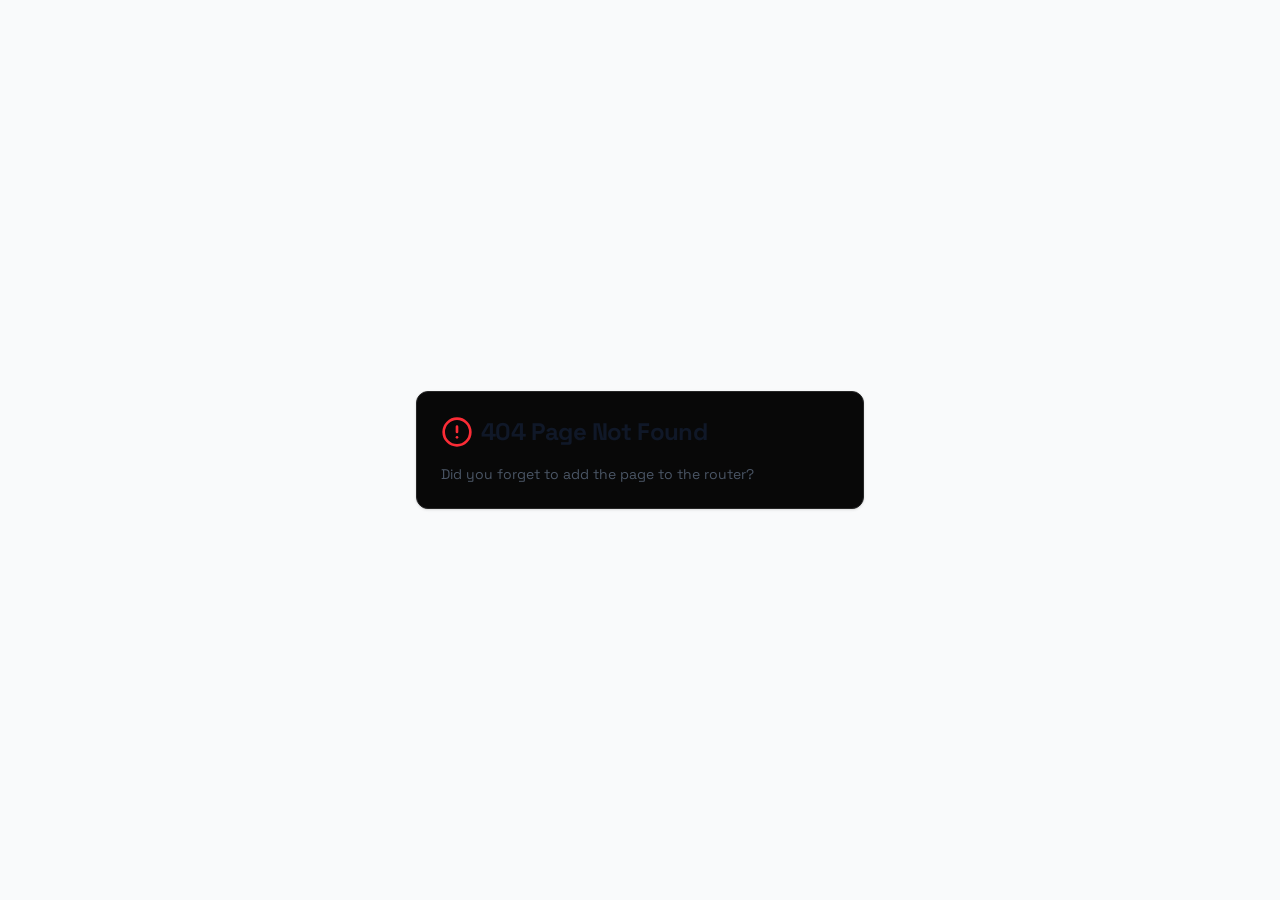
==== commit 98c79b1b: "Deploy portfolio: interactive black-hole scroll site with updated projects & translations Co-Authore" ====
--- a/index.html
+++ b/index.html
@@ -1,131 +1,25 @@
 <!DOCTYPE html>
 <html lang="en">
-<head>
-  <meta charset="UTF-8">
-  <meta name="viewport" content="width=device-width, initial-scale=1.0">
-  <title>Aruna | Space Systems & AI Optimization</title>
-  <meta name="description" content="Aruna Harikant – Master of Space Studies, Fellow of the Royal Astronomical Society. AI-driven aerodynamic optimization, ESA archival research, and space systems engineering.">
-  <link href="https://cdn.jsdelivr.net/npm/bootstrap@5.3.3/dist/css/bootstrap.min.css" rel="stylesheet">
-  <link rel="stylesheet" href="https://cdn.jsdelivr.net/npm/bootstrap-icons@1.11.3/font/bootstrap-icons.min.css">
-  <style>
-    :root { --isu-blue: #0b3d91; --isu-gold: #f0b429; --space-black: #050a0f; }
-    body { background-color: var(--space-black); color: #e0e0e0; font-family: 'Inter', sans-serif; }
-    .hero-section { 
-      padding: 100px 0; 
-      background: linear-gradient(rgba(5,10,15,0.8), rgba(5,10,15,0.8)), url('space.gif'); 
-      background-size: cover; 
-      background-position: center;
-    }
-    h1, h2, .text-gold { color: var(--isu-gold); }
-    .card { background: #111827; border: 1px solid #1f2937; color: white; transition: 0.3s; }
-    .card:hover { border-color: var(--isu-gold); transform: translateY(-5px); }
-    .btn-gold { background-color: var(--isu-gold); color: var(--isu-blue); font-weight: bold; }
-    .badge-tech { background: var(--isu-blue); font-size: 0.8rem; margin-right: 5px; }
-  </style>
-</head>
-<body>
-
-<nav class="navbar navbar-expand-lg sticky-top navbar-dark" style="background: rgba(11, 61, 145, 0.95);">
-  <div class="container">
-    <a class="navbar-brand fw-bold" href="#">ARUNA</a>
-    <button class="navbar-toggler" type="button" data-bs-toggle="collapse" data-bs-target="#navbarNav" aria-controls="navbarNav" aria-expanded="false" aria-label="Toggle navigation">
-      <span class="navbar-toggler-icon"></span>
-    </button>
-    <div class="collapse navbar-collapse" id="navbarNav">
-      <div class="navbar-nav ms-auto">
-        <a class="nav-link" href="#experience">Experience</a>
-        <a class="nav-link" href="#projects">Projects</a>
-        <a class="nav-link" href="#contact">Contact</a>
-      </div>
-    </div>
-  </div>
-</nav>
-
-<header class="hero-section text-center">
-  <div class="container">
-    <h1 class="display-3 fw-bold">ARUNA</h1>
-    <p class="lead mb-4">Master of Space Studies | Fellow of the Royal Astronomical Society</p>
-    <div class="d-flex justify-content-center gap-3">
-      <a href="https://www.linkedin.com/in/aruna-5a03151a5/" class="btn btn-gold btn-lg" rel="noopener noreferrer" target="_blank"><i class="bi bi-linkedin"></i> LinkedIn</a>
-      <a href="#contact" class="btn btn-outline-light btn-lg">Contact Me</a>
-    </div>
-  </div>
-</header>
-
-<main class="container my-5">
-  <section id="about" class="mb-5">
-    <div class="row align-items-center">
-      <div class="col-lg-8">
-        <h2>Bridging Astrophysics & Space Engineering</h2>
-        <p>Currently specializing in <strong>Space Engineering and Applications</strong> at the International Space University. My research focuses on AI-driven aerodynamic optimization for launch vehicles and leveraging archival mission data.</p>
-      </div>
-      <div class="col-lg-4">
-        <div class="p-3 border border-secondary rounded bg-dark">
-          <h5 class="text-gold">Technical Stack</h5>
-          <small>
-            Python & ML Algorithms, 
-            AWS Parallel Cluster, 
-            CFD, 
-            AutoCAD Fusion 360 (Basic) & SolidWorks (Advanced), 
-            High-Performance Computing.
-          </small>
-        </div>
-      </div>
-    </div>
-  </section>
-
-  <section id="experience" class="mb-5">
-    <h2 class="mb-4">Professional Milestones</h2>
-    <div class="card mb-3 p-4">
-      <div class="d-flex justify-content-between">
-        <h4 class="text-gold">ESA Archival Research Visitor</h4>
-        <span>2025 - Present</span>
-      </div>
-      <p class="text-info">European Space Astronomy Centre (ESAC), Spain </p>
-      <ul>
-        <li>Collaborating to maximize scientific output from the <strong>Planck space mission archive</strong>.</li>
-        <li>Handling Planck Cosmic Microwave Background (CMB) archival data.</li>
-      </ul>
-    </div>
-    <div class="card p-4">
-      <div class="d-flex justify-content-between">
-        <h4 class="text-gold">AI Subject Matter Expert</h4>
-        <span>2023 - 2025</span>
-      </div>
-      <p class="text-info">Outlier AI</p>
-      <ul>
-        <li>Trained generative AI models on research-level Physics and Cosmology problems.</li>
-        <li>Contributed to "Humanity's Last Exam" (HLE) AI benchmark.</li>
-      </ul>
-    </div>
-  </section>
-
-  <section id="projects">
-    <h2 class="mb-4">Mission Projects</h2>
-    <div class="row g-4">
-      <div class="col-md-6">
-        <div class="card h-100 p-3">
-          <h5>Martian Rover & Aerial Vehicle</h5>
-          <p class="small">Leading launch systems and propulsion design for a dual-platform Martian exploration mission.</p>
-          <div><span class="badge badge-tech">Systems Engineering</span><span class="badge badge-tech">Propulsion</span></div>
-        </div>
-      </div>
-      <div class="col-md-6">
-        <div class="card h-100 p-3">
-          <h5>AI-Driven Aerodynamic Optimization</h5>
-          <p class="small">Integrating neural networks with CFD simulations for small launch vehicle geometry.</p>
-          <div><span class="badge badge-tech">ML Optimization</span><span class="badge badge-tech">CFD</span></div>
-        </div>
-      </div>
-    </div>
-  </section>
-</main>
-
-<footer class="py-5 text-center border-top border-secondary mt-5" id="contact">
-  <p>Email: <a href="mailto:arunaharikant66@gmail.com" class="text-gold">arunaharikant66@gmail.com</a></p>
-  <p class="small text-muted">Strasbourg, France</p>
-</footer>
-
-<script src="https://cdn.jsdelivr.net/npm/bootstrap@5.3.3/dist/js/bootstrap.bundle.min.js"></script>
-</body>
+  <head>
+    <meta charset="UTF-8" />
+    <meta name="viewport" content="width=device-width, initial-scale=1.0, maximum-scale=1" />
+    <title>Aruna Portfolio</title>
+    <meta name="description" content="Aruna Portfolio — built on Replit. Update this description to reflect the app." />
+    <meta name="robots" content="index, follow" />
+    <meta property="og:title" content="Aruna Portfolio" />
+    <meta property="og:description" content="Aruna Portfolio — built on Replit. Update this description to reflect the app." />
+    <meta property="og:type" content="website" />
+    <meta name="twitter:card" content="summary_large_image" />
+    <meta name="twitter:title" content="Aruna Portfolio" />
+    <meta name="twitter:description" content="Aruna Portfolio — built on Replit. Update this description to reflect the app." />
+    <link rel="icon" type="image/svg+xml" href="/favicon.svg" />
+    <link rel="preconnect" href="https://fonts.googleapis.com">
+    <link rel="preconnect" href="https://fonts.gstatic.com" crossorigin>
+    <link href="https://fonts.googleapis.com/css2?family=Inter:wght@400;500;600;700&display=swap" rel="stylesheet">
+    <script type="module" crossorigin src="/assets/index-DxL2xBdg.js"></script>
+    <link rel="stylesheet" crossorigin href="/assets/index-bvt6lSxQ.css">
+  </head>
+  <body>
+    <div id="root"></div>
+  </body>
 </html>
--- a/assets/index-bvt6lSxQ.css
+++ b/assets/index-bvt6lSxQ.css
@@ -0,0 +1 @@
+@import"https://fonts.googleapis.com/css2?family=Space+Grotesk:wght@300;400;500;600;700&family=Space+Mono:ital,wght@0,400;0,700;1,400;1,700&display=swap";@layer components;@layer properties{@supports (((-webkit-hyphens:none)) and (not (margin-trim:inline))) or ((-moz-orient:inline) and (not (color:rgb(from red r g b)))){*,:before,:after,::backdrop{--tw-translate-x:0;--tw-translate-y:0;--tw-translate-z:0;--tw-rotate-x:initial;--tw-rotate-y:initial;--tw-rotate-z:initial;--tw-skew-x:initial;--tw-skew-y:initial;--tw-space-y-reverse:0;--tw-space-x-reverse:0;--tw-border-style:solid;--tw-gradient-position:initial;--tw-gradient-from:#0000;--tw-gradient-via:#0000;--tw-gradient-to:#0000;--tw-gradient-stops:initial;--tw-gradient-via-stops:initial;--tw-gradient-from-position:0%;--tw-gradient-via-position:50%;--tw-gradient-to-position:100%;--tw-leading:initial;--tw-font-weight:initial;--tw-tracking:initial;--tw-ordinal:initial;--tw-slashed-zero:initial;--tw-numeric-figure:initial;--tw-numeric-spacing:initial;--tw-numeric-fraction:initial;--tw-shadow:0 0 #0000;--tw-shadow-color:initial;--tw-shadow-alpha:100%;--tw-inset-shadow:0 0 #0000;--tw-inset-shadow-color:initial;--tw-inset-shadow-alpha:100%;--tw-ring-color:initial;--tw-ring-shadow:0 0 #0000;--tw-inset-ring-color:initial;--tw-inset-ring-shadow:0 0 #0000;--tw-ring-inset:initial;--tw-ring-offset-width:0px;--tw-ring-offset-color:#fff;--tw-ring-offset-shadow:0 0 #0000;--tw-outline-style:solid;--tw-blur:initial;--tw-brightness:initial;--tw-contrast:initial;--tw-grayscale:initial;--tw-hue-rotate:initial;--tw-invert:initial;--tw-opacity:initial;--tw-saturate:initial;--tw-sepia:initial;--tw-drop-shadow:initial;--tw-drop-shadow-color:initial;--tw-drop-shadow-alpha:100%;--tw-drop-shadow-size:initial;--tw-backdrop-blur:initial;--tw-backdrop-brightness:initial;--tw-backdrop-contrast:initial;--tw-backdrop-grayscale:initial;--tw-backdrop-hue-rotate:initial;--tw-backdrop-invert:initial;--tw-backdrop-opacity:initial;--tw-backdrop-saturate:initial;--tw-backdrop-sepia:initial;--tw-duration:initial;--tw-ease:initial;--tw-content:"";--tw-animation-delay:0s;--tw-animation-direction:normal;--tw-animation-duration:initial;--tw-animation-fill-mode:none;--tw-animation-iteration-count:1;--tw-enter-blur:0;--tw-enter-opacity:1;--tw-enter-rotate:0;--tw-enter-scale:1;--tw-enter-translate-x:0;--tw-enter-translate-y:0;--tw-exit-blur:0;--tw-exit-opacity:1;--tw-exit-rotate:0;--tw-exit-scale:1;--tw-exit-translate-x:0;--tw-exit-translate-y:0}}}@layer theme{:root,:host{--color-red-50:oklch(97.1% .013 17.38);--color-red-300:oklch(80.8% .114 19.571);--color-red-400:oklch(70.4% .191 22.216);--color-red-500:oklch(63.7% .237 25.331);--color-red-600:oklch(57.7% .245 27.325);--color-cyan-300:oklch(86.5% .127 207.078);--color-cyan-400:oklch(78.9% .154 211.53);--color-slate-600:oklch(44.6% .043 257.281);--color-slate-700:oklch(37.2% .044 257.287);--color-gray-50:oklch(98.5% .002 247.839);--color-gray-100:oklch(96.7% .003 264.542);--color-gray-200:oklch(92.8% .006 264.531);--color-gray-300:oklch(87.2% .01 258.338);--color-gray-400:oklch(70.7% .022 261.325);--color-gray-500:oklch(55.1% .027 264.364);--color-gray-600:oklch(44.6% .03 256.802);--color-gray-900:oklch(21% .034 264.665);--color-black:#000;--color-white:#fff;--spacing:.25rem;--container-xs:20rem;--container-sm:24rem;--container-md:28rem;--container-lg:32rem;--container-xl:36rem;--container-2xl:42rem;--container-3xl:48rem;--container-4xl:56rem;--container-5xl:64rem;--text-xs:.75rem;--text-xs--line-height:calc(1 / .75);--text-sm:.875rem;--text-sm--line-height:calc(1.25 / .875);--text-base:1rem;--text-base--line-height: 1.5 ;--text-lg:1.125rem;--text-lg--line-height:calc(1.75 / 1.125);--text-xl:1.25rem;--text-xl--line-height:calc(1.75 / 1.25);--text-2xl:1.5rem;--text-2xl--line-height:calc(2 / 1.5);--text-3xl:1.875rem;--text-3xl--line-height: 1.2 ;--text-4xl:2.25rem;--text-4xl--line-height:calc(2.5 / 2.25);--text-6xl:3.75rem;--text-6xl--line-height:1;--text-7xl:4.5rem;--text-7xl--line-height:1;--text-9xl:8rem;--text-9xl--line-height:1;--font-weight-light:300;--font-weight-normal:400;--font-weight-medium:500;--font-weight-semibold:600;--font-weight-bold:700;--tracking-tighter:-.05em;--tracking-tight:-.025em;--tracking-widest:.1em;--leading-snug:1.375;--leading-normal:1.5;--leading-relaxed:1.625;--radius-2xl:1rem;--ease-in-out:cubic-bezier(.4, 0, .2, 1);--animate-spin:spin 1s linear infinite;--animate-pulse:pulse 2s cubic-bezier(.4, 0, .6, 1) infinite;--blur-md:12px;--blur-lg:16px;--blur-3xl:64px;--aspect-video:16 / 9;--default-transition-duration:.15s;--default-transition-timing-function:cubic-bezier(.4, 0, .2, 1);--default-font-family:"Space Grotesk", sans-serif;--default-mono-font-family:"Space Mono", monospace;--color-border:hsl(var(--border))}}@layer base{*,:after,:before,::backdrop{box-sizing:border-box;border:0 solid;margin:0;padding:0}::file-selector-button{box-sizing:border-box;border:0 solid;margin:0;padding:0}html,:host{-webkit-text-size-adjust:100%;tab-size:4;line-height:1.5;font-family:var(--default-font-family,ui-sans-serif, system-ui, sans-serif, "Apple Color Emoji", "Segoe UI Emoji", "Segoe UI Symbol", "Noto Color Emoji");font-feature-settings:var(--default-font-feature-settings,normal);font-variation-settings:var(--default-font-variation-settings,normal);-webkit-tap-highlight-color:transparent}hr{height:0;color:inherit;border-top-width:1px}abbr:where([title]){-webkit-text-decoration:underline dotted;text-decoration:underline dotted}h1,h2,h3,h4,h5,h6{font-size:inherit;font-weight:inherit}a{color:inherit;-webkit-text-decoration:inherit;text-decoration:inherit}b,strong{font-weight:bolder}code,kbd,samp,pre{font-family:var(--default-mono-font-family,ui-monospace, SFMono-Regular, Menlo, Monaco, Consolas, "Liberation Mono", "Courier New", monospace);font-feature-settings:var(--default-mono-font-feature-settings,normal);font-variation-settings:var(--default-mono-font-variation-settings,normal);font-size:1em}small{font-size:80%}sub,sup{vertical-align:baseline;font-size:75%;line-height:0;position:relative}sub{bottom:-.25em}sup{top:-.5em}table{text-indent:0;border-color:inherit;border-collapse:collapse}:-moz-focusring{outline:auto}progress{vertical-align:baseline}summary{display:list-item}ol,ul,menu{list-style:none}img,svg,video,canvas,audio,iframe,embed,object{vertical-align:middle;display:block}img,video{max-width:100%;height:auto}button,input,select,optgroup,textarea{font:inherit;font-feature-settings:inherit;font-variation-settings:inherit;letter-spacing:inherit;color:inherit;opacity:1;background-color:#0000;border-radius:0}::file-selector-button{font:inherit;font-feature-settings:inherit;font-variation-settings:inherit;letter-spacing:inherit;color:inherit;opacity:1;background-color:#0000;border-radius:0}:where(select:is([multiple],[size])) optgroup{font-weight:bolder}:where(select:is([multiple],[size])) optgroup option{padding-inline-start:20px}::file-selector-button{margin-inline-end:4px}::placeholder{opacity:1}@supports (not ((-webkit-appearance:-apple-pay-button))) or (contain-intrinsic-size:1px){::placeholder{color:currentColor}@supports (color:color-mix(in lab,red,red)){::placeholder{color:color-mix(in oklab,currentcolor 50%,transparent)}}}textarea{resize:vertical}::-webkit-search-decoration{-webkit-appearance:none}::-webkit-date-and-time-value{min-height:1lh;text-align:inherit}::-webkit-datetime-edit{display:inline-flex}::-webkit-datetime-edit-fields-wrapper{padding:0}::-webkit-datetime-edit{padding-block:0}::-webkit-datetime-edit-year-field{padding-block:0}::-webkit-datetime-edit-month-field{padding-block:0}::-webkit-datetime-edit-day-field{padding-block:0}::-webkit-datetime-edit-hour-field{padding-block:0}::-webkit-datetime-edit-minute-field{padding-block:0}::-webkit-datetime-edit-second-field{padding-block:0}::-webkit-datetime-edit-millisecond-field{padding-block:0}::-webkit-datetime-edit-meridiem-field{padding-block:0}::-webkit-calendar-picker-indicator{line-height:1}:-moz-ui-invalid{box-shadow:none}button,input:where([type=button],[type=reset],[type=submit]){appearance:button}::file-selector-button{appearance:button}::-webkit-inner-spin-button{height:auto}::-webkit-outer-spin-button{height:auto}[hidden]:where(:not([hidden=until-found])){display:none!important}*{border-color:hsl(var(--border))}body{background-color:hsl(var(--background));color:hsl(var(--foreground));-webkit-font-smoothing:antialiased;-moz-osx-font-smoothing:grayscale;font-family:Space Grotesk,sans-serif;overflow-x:hidden}h1,h2,h3,h4,h5,h6{--tw-font-weight:var(--font-weight-bold);font-family:Space Grotesk,sans-serif;font-weight:var(--font-weight-bold);--tw-tracking:var(--tracking-tight);letter-spacing:var(--tracking-tight)}}@layer utilities{.\@container\/field-group{container:field-group/inline-size}.pointer-events-auto{pointer-events:auto}.pointer-events-none{pointer-events:none}.invisible{visibility:hidden}.sr-only{clip-path:inset(50%);white-space:nowrap;border-width:0;width:1px;height:1px;margin:-1px;padding:0;position:absolute;overflow:hidden}.absolute{position:absolute}.fixed{position:fixed}.relative{position:relative}.static{position:static}.inset-0{inset:0}.inset-\[-18\%\]{inset:-18%}.inset-x-0{inset-inline:0}.inset-x-1{inset-inline:var(--spacing)}.inset-y-0{inset-block:0}.-top-12{top:calc(var(--spacing) * -12)}.top-0{top:0}.top-1{top:var(--spacing)}.top-1\.5{top:calc(var(--spacing) * 1.5)}.top-1\/2{top:50%}.top-2{top:calc(var(--spacing) * 2)}.top-3\.5{top:calc(var(--spacing) * 3.5)}.top-4{top:calc(var(--spacing) * 4)}.top-6{top:calc(var(--spacing) * 6)}.top-\[1px\]{top:1px}.top-\[3px\]{top:3px}.top-\[50\%\]{top:50%}.top-\[60\%\]{top:60%}.top-full{top:100%}.-right-12{right:calc(var(--spacing) * -12)}.right-0{right:0}.right-1{right:var(--spacing)}.right-2{right:calc(var(--spacing) * 2)}.right-3{right:calc(var(--spacing) * 3)}.right-4{right:calc(var(--spacing) * 4)}.right-6{right:calc(var(--spacing) * 6)}.-bottom-12{bottom:calc(var(--spacing) * -12)}.bottom-0{bottom:0}.bottom-6{bottom:calc(var(--spacing) * 6)}.bottom-\[3px\]{bottom:3px}.-left-12{left:calc(var(--spacing) * -12)}.-left-\[39px\]{left:-39px}.left-0{left:0}.left-1\/2{left:50%}.left-2{left:calc(var(--spacing) * 2)}.left-6{left:calc(var(--spacing) * 6)}.left-\[50\%\]{left:50%}.-z-10{z-index:-10}.z-0{z-index:0}.z-10{z-index:10}.z-20{z-index:20}.z-30{z-index:30}.z-50{z-index:50}.z-\[-1\]{z-index:-1}.z-\[1\]{z-index:1}.z-\[5\]{z-index:5}.z-\[6\]{z-index:6}.z-\[100\]{z-index:100}.order-1{order:1}.order-2{order:2}.order-first{order:-9999}.order-last{order:9999}.\!m-0{margin:0!important}.-mx-1{margin-inline:calc(var(--spacing) * -1)}.mx-2{margin-inline:calc(var(--spacing) * 2)}.mx-3\.5{margin-inline:calc(var(--spacing) * 3.5)}.mx-4{margin-inline:calc(var(--spacing) * 4)}.mx-auto{margin-inline:auto}.-my-2{margin-block:calc(var(--spacing) * -2)}.my-0{margin-block:0}.my-0\.5{margin-block:calc(var(--spacing) * .5)}.my-1{margin-block:var(--spacing)}.-mt-3{margin-top:calc(var(--spacing) * -3)}.-mt-4{margin-top:calc(var(--spacing) * -4)}.mt-1\.5{margin-top:calc(var(--spacing) * 1.5)}.mt-2{margin-top:calc(var(--spacing) * 2)}.mt-3{margin-top:calc(var(--spacing) * 3)}.mt-4{margin-top:calc(var(--spacing) * 4)}.mt-8{margin-top:calc(var(--spacing) * 8)}.mt-12{margin-top:calc(var(--spacing) * 12)}.mt-24{margin-top:calc(var(--spacing) * 24)}.mt-32{margin-top:calc(var(--spacing) * 32)}.mt-auto{margin-top:auto}.mr-2{margin-right:calc(var(--spacing) * 2)}.mr-auto{margin-right:auto}.mb-1{margin-bottom:var(--spacing)}.mb-2{margin-bottom:calc(var(--spacing) * 2)}.mb-3{margin-bottom:calc(var(--spacing) * 3)}.mb-4{margin-bottom:calc(var(--spacing) * 4)}.mb-6{margin-bottom:calc(var(--spacing) * 6)}.mb-8{margin-bottom:calc(var(--spacing) * 8)}.mb-12{margin-bottom:calc(var(--spacing) * 12)}.mb-16{margin-bottom:calc(var(--spacing) * 16)}.mb-20{margin-bottom:calc(var(--spacing) * 20)}.-ml-4{margin-left:calc(var(--spacing) * -4)}.-ml-5{margin-left:calc(var(--spacing) * -5)}.ml-1{margin-left:var(--spacing)}.ml-4{margin-left:calc(var(--spacing) * 4)}.ml-auto{margin-left:auto}.line-clamp-2{-webkit-line-clamp:2;-webkit-box-orient:vertical;display:-webkit-box;overflow:hidden}.block{display:block}.flex{display:flex}.grid{display:grid}.hidden{display:none}.inline-flex{display:inline-flex}.table{display:table}.aspect-square{aspect-ratio:1}.aspect-video{aspect-ratio:var(--aspect-video)}.size-4{width:calc(var(--spacing) * 4);height:calc(var(--spacing) * 4)}.size-6{width:calc(var(--spacing) * 6);height:calc(var(--spacing) * 6)}.size-8{width:calc(var(--spacing) * 8);height:calc(var(--spacing) * 8)}.size-10{width:calc(var(--spacing) * 10);height:calc(var(--spacing) * 10)}.size-\[--cell-size\]{width:--cell-size;height:--cell-size}.h-1\.5{height:calc(var(--spacing) * 1.5)}.h-2{height:calc(var(--spacing) * 2)}.h-2\.5{height:calc(var(--spacing) * 2.5)}.h-3{height:calc(var(--spacing) * 3)}.h-3\.5{height:calc(var(--spacing) * 3.5)}.h-4{height:calc(var(--spacing) * 4)}.h-5{height:calc(var(--spacing) * 5)}.h-6{height:calc(var(--spacing) * 6)}.h-7{height:calc(var(--spacing) * 7)}.h-8{height:calc(var(--spacing) * 8)}.h-9{height:calc(var(--spacing) * 9)}.h-10{height:calc(var(--spacing) * 10)}.h-12{height:calc(var(--spacing) * 12)}.h-16{height:calc(var(--spacing) * 16)}.h-60{height:calc(var(--spacing) * 60)}.h-\[--cell-size\]{height:--cell-size}.h-\[1px\]{height:1px}.h-\[3px\]{height:3px}.h-\[var\(--radix-navigation-menu-viewport-height\)\]{height:var(--radix-navigation-menu-viewport-height)}.h-\[var\(--radix-select-trigger-height\)\]{height:var(--radix-select-trigger-height)}.h-auto{height:auto}.h-full{height:100%}.h-px{height:1px}.h-svh{height:100svh}.max-h-\[--radix-context-menu-content-available-height\]{max-height:--radix-context-menu-content-available-height}.max-h-\[--radix-select-content-available-height\]{max-height:--radix-select-content-available-height}.max-h-\[300px\]{max-height:300px}.max-h-\[var\(--radix-dropdown-menu-content-available-height\)\]{max-height:var(--radix-dropdown-menu-content-available-height)}.max-h-screen{max-height:100vh}.min-h-0{min-height:0}.min-h-8{min-height:calc(var(--spacing) * 8)}.min-h-9{min-height:calc(var(--spacing) * 9)}.min-h-10{min-height:calc(var(--spacing) * 10)}.min-h-\[60px\]{min-height:60px}.min-h-\[80vh\]{min-height:80vh}.min-h-\[100dvh\]{min-height:100dvh}.min-h-\[120vh\]{min-height:120vh}.min-h-\[150vh\]{min-height:150vh}.min-h-screen{min-height:100vh}.min-h-svh{min-height:100svh}.w-0{width:0}.w-1{width:var(--spacing)}.w-2{width:calc(var(--spacing) * 2)}.w-2\.5{width:calc(var(--spacing) * 2.5)}.w-3{width:calc(var(--spacing) * 3)}.w-3\.5{width:calc(var(--spacing) * 3.5)}.w-3\/4{width:75%}.w-4{width:calc(var(--spacing) * 4)}.w-5{width:calc(var(--spacing) * 5)}.w-7{width:calc(var(--spacing) * 7)}.w-8{width:calc(var(--spacing) * 8)}.w-9{width:calc(var(--spacing) * 9)}.w-10{width:calc(var(--spacing) * 10)}.w-14{width:calc(var(--spacing) * 14)}.w-16{width:calc(var(--spacing) * 16)}.w-32{width:calc(var(--spacing) * 32)}.w-60{width:calc(var(--spacing) * 60)}.w-64{width:calc(var(--spacing) * 64)}.w-72{width:calc(var(--spacing) * 72)}.w-\[--cell-size\]{width:--cell-size}.w-\[1px\]{width:1px}.w-\[100px\]{width:100px}.w-\[var\(--sidebar-width\)\]{width:var(--sidebar-width)}.w-auto{width:auto}.w-fit{width:fit-content}.w-full{width:100%}.w-max{width:max-content}.w-px{width:1px}.max-w-2xl{max-width:var(--container-2xl)}.max-w-3xl{max-width:var(--container-3xl)}.max-w-4xl{max-width:var(--container-4xl)}.max-w-5xl{max-width:var(--container-5xl)}.max-w-\[var\(--skeleton-width\)\]{max-width:var(--skeleton-width)}.max-w-lg{max-width:var(--container-lg)}.max-w-max{max-width:max-content}.max-w-md{max-width:var(--container-md)}.max-w-sm{max-width:var(--container-sm)}.max-w-xl{max-width:var(--container-xl)}.max-w-xs{max-width:var(--container-xs)}.min-w-0{min-width:0}.min-w-5{min-width:calc(var(--spacing) * 5)}.min-w-8{min-width:calc(var(--spacing) * 8)}.min-w-9{min-width:calc(var(--spacing) * 9)}.min-w-10{min-width:calc(var(--spacing) * 10)}.min-w-\[--cell-size\]{min-width:--cell-size}.min-w-\[8rem\]{min-width:8rem}.min-w-\[12rem\]{min-width:12rem}.min-w-\[var\(--radix-select-trigger-width\)\]{min-width:var(--radix-select-trigger-width)}.flex-1{flex:1}.shrink-0{flex-shrink:0}.grow{flex-grow:1}.grow-0{flex-grow:0}.basis-full{flex-basis:100%}.caption-bottom{caption-side:bottom}.border-collapse{border-collapse:collapse}.origin-\[--radix-context-menu-content-transform-origin\]{transform-origin:--radix-context-menu-content-transform-origin}.origin-\[--radix-dropdown-menu-content-transform-origin\]{transform-origin:--radix-dropdown-menu-content-transform-origin}.origin-\[--radix-hover-card-content-transform-origin\]{transform-origin:--radix-hover-card-content-transform-origin}.origin-\[--radix-menubar-content-transform-origin\]{transform-origin:--radix-menubar-content-transform-origin}.origin-\[--radix-popover-content-transform-origin\]{transform-origin:--radix-popover-content-transform-origin}.origin-\[--radix-select-content-transform-origin\]{transform-origin:--radix-select-content-transform-origin}.origin-\[--radix-tooltip-content-transform-origin\]{transform-origin:--radix-tooltip-content-transform-origin}.-translate-x-1\/2{--tw-translate-x: -50% ;translate:var(--tw-translate-x) var(--tw-translate-y)}.-translate-x-px{--tw-translate-x:-1px;translate:var(--tw-translate-x) var(--tw-translate-y)}.translate-x-\[-50\%\]{--tw-translate-x:-50%;translate:var(--tw-translate-x) var(--tw-translate-y)}.translate-x-px{--tw-translate-x:1px;translate:var(--tw-translate-x) var(--tw-translate-y)}.-translate-y-1\/2{--tw-translate-y: -50% ;translate:var(--tw-translate-x) var(--tw-translate-y)}.translate-y-\[-50\%\]{--tw-translate-y:-50%;translate:var(--tw-translate-x) var(--tw-translate-y)}.rotate-45{rotate:45deg}.rotate-90{rotate:90deg}.transform{transform:var(--tw-rotate-x,) var(--tw-rotate-y,) var(--tw-rotate-z,) var(--tw-skew-x,) var(--tw-skew-y,)}.animate-caret-blink{animation:1.25s ease-out infinite caret-blink}.animate-in{animation:enter var(--tw-animation-duration,var(--tw-duration,.15s))var(--tw-ease,ease)var(--tw-animation-delay,0s)var(--tw-animation-iteration-count,1)var(--tw-animation-direction,normal)var(--tw-animation-fill-mode,none)}.animate-pulse{animation:var(--animate-pulse)}.animate-spin{animation:var(--animate-spin)}.cursor-default{cursor:default}.cursor-pointer{cursor:pointer}.cursor-text{cursor:text}.touch-none{touch-action:none}.resize{resize:both}.resize-none{resize:none}.list-disc{list-style-type:disc}.list-none{list-style-type:none}.grid-cols-1{grid-template-columns:repeat(1,minmax(0,1fr))}.flex-col{flex-direction:column}.flex-col-reverse{flex-direction:column-reverse}.flex-row{flex-direction:row}.flex-wrap{flex-wrap:wrap}.place-content-center{place-content:center}.items-center{align-items:center}.items-end{align-items:flex-end}.items-start{align-items:flex-start}.items-stretch{align-items:stretch}.justify-between{justify-content:space-between}.justify-center{justify-content:center}.justify-start{justify-content:flex-start}.gap-1{gap:var(--spacing)}.gap-1\.5{gap:calc(var(--spacing) * 1.5)}.gap-2{gap:calc(var(--spacing) * 2)}.gap-2\.5{gap:calc(var(--spacing) * 2.5)}.gap-3{gap:calc(var(--spacing) * 3)}.gap-4{gap:calc(var(--spacing) * 4)}.gap-6{gap:calc(var(--spacing) * 6)}.gap-7{gap:calc(var(--spacing) * 7)}.gap-8{gap:calc(var(--spacing) * 8)}.gap-10{gap:calc(var(--spacing) * 10)}.gap-12{gap:calc(var(--spacing) * 12)}:where(.space-y-1\.5>:not(:last-child)){--tw-space-y-reverse:0;margin-block-start:calc(calc(var(--spacing) * 1.5) * var(--tw-space-y-reverse));margin-block-end:calc(calc(var(--spacing) * 1.5) * calc(1 - var(--tw-space-y-reverse)))}:where(.space-y-2>:not(:last-child)){--tw-space-y-reverse:0;margin-block-start:calc(calc(var(--spacing) * 2) * var(--tw-space-y-reverse));margin-block-end:calc(calc(var(--spacing) * 2) * calc(1 - var(--tw-space-y-reverse)))}:where(.space-y-4>:not(:last-child)){--tw-space-y-reverse:0;margin-block-start:calc(calc(var(--spacing) * 4) * var(--tw-space-y-reverse));margin-block-end:calc(calc(var(--spacing) * 4) * calc(1 - var(--tw-space-y-reverse)))}:where(.space-y-6>:not(:last-child)){--tw-space-y-reverse:0;margin-block-start:calc(calc(var(--spacing) * 6) * var(--tw-space-y-reverse));margin-block-end:calc(calc(var(--spacing) * 6) * calc(1 - var(--tw-space-y-reverse)))}:where(.space-y-12>:not(:last-child)){--tw-space-y-reverse:0;margin-block-start:calc(calc(var(--spacing) * 12) * var(--tw-space-y-reverse));margin-block-end:calc(calc(var(--spacing) * 12) * calc(1 - var(--tw-space-y-reverse)))}:where(.space-y-24>:not(:last-child)){--tw-space-y-reverse:0;margin-block-start:calc(calc(var(--spacing) * 24) * var(--tw-space-y-reverse));margin-block-end:calc(calc(var(--spacing) * 24) * calc(1 - var(--tw-space-y-reverse)))}:where(.space-x-1>:not(:last-child)){--tw-space-x-reverse:0;margin-inline-start:calc(var(--spacing) * var(--tw-space-x-reverse));margin-inline-end:calc(var(--spacing) * calc(1 - var(--tw-space-x-reverse)))}:where(.space-x-4>:not(:last-child)){--tw-space-x-reverse:0;margin-inline-start:calc(calc(var(--spacing) * 4) * var(--tw-space-x-reverse));margin-inline-end:calc(calc(var(--spacing) * 4) * calc(1 - var(--tw-space-x-reverse)))}.self-stretch{align-self:stretch}.overflow-auto{overflow:auto}.overflow-hidden{overflow:hidden}.overflow-x-hidden{overflow-x:hidden}.overflow-y-auto{overflow-y:auto}.rounded-2xl{border-radius:var(--radius-2xl)}.rounded-\[1px\]{border-radius:1px}.rounded-\[2px\]{border-radius:2px}.rounded-\[3px\]{border-radius:3px}.rounded-\[calc\(var\(--radius\)-5px\)\]{border-radius:calc(var(--radius) - 5px)}.rounded-\[inherit\]{border-radius:inherit}.rounded-full{border-radius:3.40282e38px}.rounded-lg{border-radius:var(--radius)}.rounded-md{border-radius:calc(var(--radius) - 2px)}.rounded-none{border-radius:0}.rounded-sm{border-radius:calc(var(--radius) - 4px)}.rounded-xl{border-radius:calc(var(--radius) + 4px)}.rounded-t-\[10px\]{border-top-left-radius:10px;border-top-right-radius:10px}.rounded-l-md{border-top-left-radius:calc(var(--radius) - 2px);border-bottom-left-radius:calc(var(--radius) - 2px)}.rounded-tl-sm{border-top-left-radius:calc(var(--radius) - 4px)}.rounded-r-lg{border-top-right-radius:var(--radius);border-bottom-right-radius:var(--radius)}.rounded-r-md{border-top-right-radius:calc(var(--radius) - 2px);border-bottom-right-radius:calc(var(--radius) - 2px)}.border{border-style:var(--tw-border-style);border-width:1px}.border-0{border-style:var(--tw-border-style);border-width:0}.border-2{border-style:var(--tw-border-style);border-width:2px}.border-\[1\.5px\]{border-style:var(--tw-border-style);border-width:1.5px}.border-y{border-block-style:var(--tw-border-style);border-block-width:1px}.border-t{border-top-style:var(--tw-border-style);border-top-width:1px}.border-r{border-right-style:var(--tw-border-style);border-right-width:1px}.border-b{border-bottom-style:var(--tw-border-style);border-bottom-width:1px}.border-l{border-left-style:var(--tw-border-style);border-left-width:1px}.border-dashed{--tw-border-style:dashed;border-style:dashed}.\[border-color\:var\(--badge-outline\)\]{border-color:var(--badge-outline)}.\[border-color\:var\(--button-outline\)\]{border-color:var(--button-outline)}.border-\[--color-border\]{border-color:--color-border}.border-border,.border-border\/50{border-color:hsl(var(--border))}@supports (color:color-mix(in lab,red,red)){.border-border\/50{border-color:color-mix(in oklab,hsl(var(--border)) 50%,transparent)}}.border-cyan-400\/15{border-color:#00d2ef26}@supports (color:color-mix(in lab,red,red)){.border-cyan-400\/15{border-color:color-mix(in oklab,var(--color-cyan-400) 15%,transparent)}}.border-cyan-400\/30{border-color:#00d2ef4d}@supports (color:color-mix(in lab,red,red)){.border-cyan-400\/30{border-color:color-mix(in oklab,var(--color-cyan-400) 30%,transparent)}}.border-destructive{border-color:hsl(var(--destructive))}.border-destructive-border{border-color:var(--destructive-border)}.border-destructive\/50{border-color:hsl(var(--destructive))}@supports (color:color-mix(in lab,red,red)){.border-destructive\/50{border-color:color-mix(in oklab,hsl(var(--destructive)) 50%,transparent)}}.border-gray-300\/40{border-color:#d1d5dc66}@supports (color:color-mix(in lab,red,red)){.border-gray-300\/40{border-color:color-mix(in oklab,var(--color-gray-300) 40%,transparent)}}.border-gray-400{border-color:var(--color-gray-400)}.border-gray-500\/50{border-color:#6a728280}@supports (color:color-mix(in lab,red,red)){.border-gray-500\/50{border-color:color-mix(in oklab,var(--color-gray-500) 50%,transparent)}}.border-input{border-color:hsl(var(--input))}.border-primary{border-color:hsl(var(--primary))}.border-primary-border{border-color:var(--primary-border)}.border-primary\/30{border-color:hsl(var(--primary))}@supports (color:color-mix(in lab,red,red)){.border-primary\/30{border-color:color-mix(in oklab,hsl(var(--primary)) 30%,transparent)}}.border-primary\/50{border-color:hsl(var(--primary))}@supports (color:color-mix(in lab,red,red)){.border-primary\/50{border-color:color-mix(in oklab,hsl(var(--primary)) 50%,transparent)}}.border-secondary-border{border-color:var(--secondary-border)}.border-transparent{border-color:#0000}.border-white\/5{border-color:#ffffff0d}@supports (color:color-mix(in lab,red,red)){.border-white\/5{border-color:color-mix(in oklab,var(--color-white) 5%,transparent)}}.border-white\/10{border-color:#ffffff1a}@supports (color:color-mix(in lab,red,red)){.border-white\/10{border-color:color-mix(in oklab,var(--color-white) 10%,transparent)}}.border-white\/20{border-color:#fff3}@supports (color:color-mix(in lab,red,red)){.border-white\/20{border-color:color-mix(in oklab,var(--color-white) 20%,transparent)}}.border-t-transparent{border-top-color:#0000}.border-l-transparent{border-left-color:#0000}.bg-\[--color-bg\]{background-color:--color-bg}.bg-accent{background-color:hsl(var(--accent))}.bg-background{background-color:hsl(var(--background))}.bg-black{background-color:var(--color-black)}.bg-black\/60{background-color:#0009}@supports (color:color-mix(in lab,red,red)){.bg-black\/60{background-color:color-mix(in oklab,var(--color-black) 60%,transparent)}}.bg-black\/80{background-color:#000c}@supports (color:color-mix(in lab,red,red)){.bg-black\/80{background-color:color-mix(in oklab,var(--color-black) 80%,transparent)}}.bg-border{background-color:hsl(var(--border))}.bg-card{background-color:hsl(var(--card))}.bg-cyan-300{background-color:var(--color-cyan-300)}.bg-destructive{background-color:hsl(var(--destructive))}.bg-foreground{background-color:hsl(var(--foreground))}.bg-gray-50{background-color:var(--color-gray-50)}.bg-gray-100{background-color:var(--color-gray-100)}.bg-gray-300{background-color:var(--color-gray-300)}.bg-gray-500\/40{background-color:#6a728266}@supports (color:color-mix(in lab,red,red)){.bg-gray-500\/40{background-color:color-mix(in oklab,var(--color-gray-500) 40%,transparent)}}.bg-input{background-color:hsl(var(--input))}.bg-muted,.bg-muted\/50{background-color:hsl(var(--muted))}@supports (color:color-mix(in lab,red,red)){.bg-muted\/50{background-color:color-mix(in oklab,hsl(var(--muted)) 50%,transparent)}}.bg-popover{background-color:hsl(var(--popover))}.bg-primary,.bg-primary\/10{background-color:hsl(var(--primary))}@supports (color:color-mix(in lab,red,red)){.bg-primary\/10{background-color:color-mix(in oklab,hsl(var(--primary)) 10%,transparent)}}.bg-primary\/20{background-color:hsl(var(--primary))}@supports (color:color-mix(in lab,red,red)){.bg-primary\/20{background-color:color-mix(in oklab,hsl(var(--primary)) 20%,transparent)}}.bg-primary\/30{background-color:hsl(var(--primary))}@supports (color:color-mix(in lab,red,red)){.bg-primary\/30{background-color:color-mix(in oklab,hsl(var(--primary)) 30%,transparent)}}.bg-primary\/50{background-color:hsl(var(--primary))}@supports (color:color-mix(in lab,red,red)){.bg-primary\/50{background-color:color-mix(in oklab,hsl(var(--primary)) 50%,transparent)}}.bg-secondary{background-color:hsl(var(--secondary))}.bg-slate-600\/50{background-color:#45556c80}@supports (color:color-mix(in lab,red,red)){.bg-slate-600\/50{background-color:color-mix(in oklab,var(--color-slate-600) 50%,transparent)}}.bg-slate-700\/70{background-color:#314158b3}@supports (color:color-mix(in lab,red,red)){.bg-slate-700\/70{background-color:color-mix(in oklab,var(--color-slate-700) 70%,transparent)}}.bg-transparent{background-color:#0000}.bg-white{background-color:var(--color-white)}.bg-white\/15{background-color:#ffffff26}@supports (color:color-mix(in lab,red,red)){.bg-white\/15{background-color:color-mix(in oklab,var(--color-white) 15%,transparent)}}.bg-white\/30{background-color:#ffffff4d}@supports (color:color-mix(in lab,red,red)){.bg-white\/30{background-color:color-mix(in oklab,var(--color-white) 30%,transparent)}}.bg-white\/50{background-color:#ffffff80}@supports (color:color-mix(in lab,red,red)){.bg-white\/50{background-color:color-mix(in oklab,var(--color-white) 50%,transparent)}}.bg-gradient-to-b{--tw-gradient-position:to bottom in oklab;background-image:linear-gradient(var(--tw-gradient-stops))}.bg-gradient-to-r{--tw-gradient-position:to right in oklab;background-image:linear-gradient(var(--tw-gradient-stops))}.from-gray-400{--tw-gradient-from:var(--color-gray-400);--tw-gradient-stops:var(--tw-gradient-via-stops,var(--tw-gradient-position), var(--tw-gradient-from) var(--tw-gradient-from-position), var(--tw-gradient-to) var(--tw-gradient-to-position))}.from-gray-500{--tw-gradient-from:var(--color-gray-500);--tw-gradient-stops:var(--tw-gradient-via-stops,var(--tw-gradient-position), var(--tw-gradient-from) var(--tw-gradient-from-position), var(--tw-gradient-to) var(--tw-gradient-to-position))}.from-white{--tw-gradient-from:var(--color-white);--tw-gradient-stops:var(--tw-gradient-via-stops,var(--tw-gradient-position), var(--tw-gradient-from) var(--tw-gradient-from-position), var(--tw-gradient-to) var(--tw-gradient-to-position))}.via-gray-200{--tw-gradient-via:var(--color-gray-200);--tw-gradient-via-stops:var(--tw-gradient-position), var(--tw-gradient-from) var(--tw-gradient-from-position), var(--tw-gradient-via) var(--tw-gradient-via-position), var(--tw-gradient-to) var(--tw-gradient-to-position);--tw-gradient-stops:var(--tw-gradient-via-stops)}.via-white{--tw-gradient-via:var(--color-white);--tw-gradient-via-stops:var(--tw-gradient-position), var(--tw-gradient-from) var(--tw-gradient-from-position), var(--tw-gradient-via) var(--tw-gradient-via-position), var(--tw-gradient-to) var(--tw-gradient-to-position);--tw-gradient-stops:var(--tw-gradient-via-stops)}.to-gray-400{--tw-gradient-to:var(--color-gray-400);--tw-gradient-stops:var(--tw-gradient-via-stops,var(--tw-gradient-position), var(--tw-gradient-from) var(--tw-gradient-from-position), var(--tw-gradient-to) var(--tw-gradient-to-position))}.to-gray-500{--tw-gradient-to:var(--color-gray-500);--tw-gradient-stops:var(--tw-gradient-via-stops,var(--tw-gradient-position), var(--tw-gradient-from) var(--tw-gradient-from-position), var(--tw-gradient-to) var(--tw-gradient-to-position))}.to-transparent{--tw-gradient-to:transparent;--tw-gradient-stops:var(--tw-gradient-via-stops,var(--tw-gradient-position), var(--tw-gradient-from) var(--tw-gradient-from-position), var(--tw-gradient-to) var(--tw-gradient-to-position))}.fill-current{fill:currentColor}.fill-primary{fill:hsl(var(--primary))}.object-contain{object-fit:contain}.object-cover{object-fit:cover}.p-0{padding:0}.p-1{padding:var(--spacing)}.p-2{padding:calc(var(--spacing) * 2)}.p-3{padding:calc(var(--spacing) * 3)}.p-4{padding:calc(var(--spacing) * 4)}.p-6{padding:calc(var(--spacing) * 6)}.p-8{padding:calc(var(--spacing) * 8)}.p-12{padding:calc(var(--spacing) * 12)}.p-\[1px\]{padding:1px}.px-1{padding-inline:var(--spacing)}.px-1\.5{padding-inline:calc(var(--spacing) * 1.5)}.px-2{padding-inline:calc(var(--spacing) * 2)}.px-2\.5{padding-inline:calc(var(--spacing) * 2.5)}.px-3{padding-inline:calc(var(--spacing) * 3)}.px-4{padding-inline:calc(var(--spacing) * 4)}.px-6{padding-inline:calc(var(--spacing) * 6)}.px-8{padding-inline:calc(var(--spacing) * 8)}.px-\[--cell-size\]{padding-inline:--cell-size}.py-0\.5{padding-block:calc(var(--spacing) * .5)}.py-1{padding-block:var(--spacing)}.py-1\.5{padding-block:calc(var(--spacing) * 1.5)}.py-2{padding-block:calc(var(--spacing) * 2)}.py-3{padding-block:calc(var(--spacing) * 3)}.py-4{padding-block:calc(var(--spacing) * 4)}.py-6{padding-block:calc(var(--spacing) * 6)}.py-8{padding-block:calc(var(--spacing) * 8)}.py-10{padding-block:calc(var(--spacing) * 10)}.py-24{padding-block:calc(var(--spacing) * 24)}.pt-0{padding-top:0}.pt-3{padding-top:calc(var(--spacing) * 3)}.pt-4{padding-top:calc(var(--spacing) * 4)}.pt-6{padding-top:calc(var(--spacing) * 6)}.pt-8{padding-top:calc(var(--spacing) * 8)}.pt-\[40vh\]{padding-top:40vh}.pr-1{padding-right:var(--spacing)}.pr-2{padding-right:calc(var(--spacing) * 2)}.pr-2\.5{padding-right:calc(var(--spacing) * 2.5)}.pr-3{padding-right:calc(var(--spacing) * 3)}.pr-8{padding-right:calc(var(--spacing) * 8)}.pb-3{padding-bottom:calc(var(--spacing) * 3)}.pb-4{padding-bottom:calc(var(--spacing) * 4)}.pb-32{padding-bottom:calc(var(--spacing) * 32)}.pl-2{padding-left:calc(var(--spacing) * 2)}.pl-2\.5{padding-left:calc(var(--spacing) * 2.5)}.pl-3{padding-left:calc(var(--spacing) * 3)}.pl-4{padding-left:calc(var(--spacing) * 4)}.pl-8{padding-left:calc(var(--spacing) * 8)}.text-center{text-align:center}.text-left{text-align:left}.text-right{text-align:right}.align-middle{vertical-align:middle}.font-mono{font-family:Space Mono,monospace}.font-sans{font-family:Space Grotesk,sans-serif}.text-2xl{font-size:var(--text-2xl);line-height:var(--tw-leading,var(--text-2xl--line-height))}.text-3xl{font-size:var(--text-3xl);line-height:var(--tw-leading,var(--text-3xl--line-height))}.text-4xl{font-size:var(--text-4xl);line-height:var(--tw-leading,var(--text-4xl--line-height))}.text-7xl{font-size:var(--text-7xl);line-height:var(--tw-leading,var(--text-7xl--line-height))}.text-base{font-size:var(--text-base);line-height:var(--tw-leading,var(--text-base--line-height))}.text-lg{font-size:var(--text-lg);line-height:var(--tw-leading,var(--text-lg--line-height))}.text-sm{font-size:var(--text-sm);line-height:var(--tw-leading,var(--text-sm--line-height))}.text-sm\/relaxed{font-size:var(--text-sm);line-height:var(--leading-relaxed)}.text-xl{font-size:var(--text-xl);line-height:var(--tw-leading,var(--text-xl--line-height))}.text-xs{font-size:var(--text-xs);line-height:var(--tw-leading,var(--text-xs--line-height))}.text-\[0\.8rem\]{font-size:.8rem}.text-\[10px\]{font-size:10px}.leading-none{--tw-leading:1;line-height:1}.leading-normal{--tw-leading:var(--leading-normal);line-height:var(--leading-normal)}.leading-relaxed{--tw-leading:var(--leading-relaxed);line-height:var(--leading-relaxed)}.leading-snug{--tw-leading:var(--leading-snug);line-height:var(--leading-snug)}.font-bold{--tw-font-weight:var(--font-weight-bold);font-weight:var(--font-weight-bold)}.font-light{--tw-font-weight:var(--font-weight-light);font-weight:var(--font-weight-light)}.font-medium{--tw-font-weight:var(--font-weight-medium);font-weight:var(--font-weight-medium)}.font-normal{--tw-font-weight:var(--font-weight-normal);font-weight:var(--font-weight-normal)}.font-semibold{--tw-font-weight:var(--font-weight-semibold);font-weight:var(--font-weight-semibold)}.tracking-\[0\.3em\]{--tw-tracking:.3em;letter-spacing:.3em}.tracking-tight{--tw-tracking:var(--tracking-tight);letter-spacing:var(--tracking-tight)}.tracking-tighter{--tw-tracking:var(--tracking-tighter);letter-spacing:var(--tracking-tighter)}.tracking-widest{--tw-tracking:var(--tracking-widest);letter-spacing:var(--tracking-widest)}.text-balance{text-wrap:balance}.break-words{overflow-wrap:break-word}.whitespace-nowrap{white-space:nowrap}.whitespace-pre-line{white-space:pre-line}.text-accent-foreground{color:hsl(var(--accent-foreground))}.text-card-foreground{color:hsl(var(--card-foreground))}.text-current{color:currentColor}.text-cyan-300{color:var(--color-cyan-300)}.text-destructive{color:hsl(var(--destructive))}.text-destructive-foreground{color:hsl(var(--destructive-foreground))}.text-foreground,.text-foreground\/50{color:hsl(var(--foreground))}@supports (color:color-mix(in lab,red,red)){.text-foreground\/50{color:color-mix(in oklab,hsl(var(--foreground)) 50%,transparent)}}.text-gray-100{color:var(--color-gray-100)}.text-gray-200{color:var(--color-gray-200)}.text-gray-500{color:var(--color-gray-500)}.text-gray-600{color:var(--color-gray-600)}.text-gray-900{color:var(--color-gray-900)}.text-muted-foreground{color:hsl(var(--muted-foreground))}.text-popover-foreground{color:hsl(var(--popover-foreground))}.text-primary{color:hsl(var(--primary))}.text-primary-foreground{color:hsl(var(--primary-foreground))}.text-primary\/50{color:hsl(var(--primary))}@supports (color:color-mix(in lab,red,red)){.text-primary\/50{color:color-mix(in oklab,hsl(var(--primary)) 50%,transparent)}}.text-primary\/70{color:hsl(var(--primary))}@supports (color:color-mix(in lab,red,red)){.text-primary\/70{color:color-mix(in oklab,hsl(var(--primary)) 70%,transparent)}}.text-red-500{color:var(--color-red-500)}.text-secondary-foreground{color:hsl(var(--secondary-foreground))}.text-white{color:var(--color-white)}.text-white\/60{color:#fff9}@supports (color:color-mix(in lab,red,red)){.text-white\/60{color:color-mix(in oklab,var(--color-white) 60%,transparent)}}.uppercase{text-transform:uppercase}.tabular-nums{--tw-numeric-spacing:tabular-nums;font-variant-numeric:var(--tw-ordinal,) var(--tw-slashed-zero,) var(--tw-numeric-figure,) var(--tw-numeric-spacing,) var(--tw-numeric-fraction,)}.underline{text-decoration-line:underline}.decoration-cyan-400\/50{text-decoration-color:#00d2ef80}@supports (color:color-mix(in lab,red,red)){.decoration-cyan-400\/50{-webkit-text-decoration-color:color-mix(in oklab,var(--color-cyan-400) 50%,transparent);text-decoration-color:color-mix(in oklab,var(--color-cyan-400) 50%,transparent)}}.underline-offset-4{text-underline-offset:4px}.opacity-0{opacity:0}.opacity-50{opacity:.5}.opacity-60{opacity:.6}.opacity-70{opacity:.7}.opacity-90{opacity:.9}.mix-blend-overlay{mix-blend-mode:overlay}.mix-blend-screen{mix-blend-mode:screen}.shadow{--tw-shadow:0 1px 3px 0 var(--tw-shadow-color,#0000001a), 0 1px 2px -1px var(--tw-shadow-color,#0000001a);box-shadow:var(--tw-inset-shadow),var(--tw-inset-ring-shadow),var(--tw-ring-offset-shadow),var(--tw-ring-shadow),var(--tw-shadow)}.shadow-\[0_0_0_1px_hsl\(var\(--sidebar-border\)\)\]{--tw-shadow:0 0 0 1px var(--tw-shadow-color,hsl(var(--sidebar-border)));box-shadow:var(--tw-inset-shadow),var(--tw-inset-ring-shadow),var(--tw-ring-offset-shadow),var(--tw-ring-shadow),var(--tw-shadow)}.shadow-\[0_0_10px_rgba\(255\,214\,130\,0\.15\)\]{--tw-shadow:0 0 10px var(--tw-shadow-color,#ffd68226);box-shadow:var(--tw-inset-shadow),var(--tw-inset-ring-shadow),var(--tw-ring-offset-shadow),var(--tw-ring-shadow),var(--tw-shadow)}.shadow-\[0_0_16px_rgba\(255\,255\,255\,0\.6\)\]{--tw-shadow:0 0 16px var(--tw-shadow-color,#fff9);box-shadow:var(--tw-inset-shadow),var(--tw-inset-ring-shadow),var(--tw-ring-offset-shadow),var(--tw-ring-shadow),var(--tw-shadow)}.shadow-\[0_0_30px_rgba\(0\,0\,0\,0\.5\)\]{--tw-shadow:0 0 30px var(--tw-shadow-color,#00000080);box-shadow:var(--tw-inset-shadow),var(--tw-inset-ring-shadow),var(--tw-ring-offset-shadow),var(--tw-ring-shadow),var(--tw-shadow)}.shadow-\[0_0_40px_rgba\(0\,0\,0\,0\.5\)\]{--tw-shadow:0 0 40px var(--tw-shadow-color,#00000080);box-shadow:var(--tw-inset-shadow),var(--tw-inset-ring-shadow),var(--tw-ring-offset-shadow),var(--tw-ring-shadow),var(--tw-shadow)}.shadow-lg{--tw-shadow:0 10px 15px -3px var(--tw-shadow-color,#0000001a), 0 4px 6px -4px var(--tw-shadow-color,#0000001a);box-shadow:var(--tw-inset-shadow),var(--tw-inset-ring-shadow),var(--tw-ring-offset-shadow),var(--tw-ring-shadow),var(--tw-shadow)}.shadow-md{--tw-shadow:0 4px 6px -1px var(--tw-shadow-color,#0000001a), 0 2px 4px -2px var(--tw-shadow-color,#0000001a);box-shadow:var(--tw-inset-shadow),var(--tw-inset-ring-shadow),var(--tw-ring-offset-shadow),var(--tw-ring-shadow),var(--tw-shadow)}.shadow-none{--tw-shadow:0 0 #0000;box-shadow:var(--tw-inset-shadow),var(--tw-inset-ring-shadow),var(--tw-ring-offset-shadow),var(--tw-ring-shadow),var(--tw-shadow)}.shadow-sm{--tw-shadow:0 1px 3px 0 var(--tw-shadow-color,#0000001a), 0 1px 2px -1px var(--tw-shadow-color,#0000001a);box-shadow:var(--tw-inset-shadow),var(--tw-inset-ring-shadow),var(--tw-ring-offset-shadow),var(--tw-ring-shadow),var(--tw-shadow)}.shadow-xl{--tw-shadow:0 20px 25px -5px var(--tw-shadow-color,#0000001a), 0 8px 10px -6px var(--tw-shadow-color,#0000001a);box-shadow:var(--tw-inset-shadow),var(--tw-inset-ring-shadow),var(--tw-ring-offset-shadow),var(--tw-ring-shadow),var(--tw-shadow)}.shadow-xs{--tw-shadow:0 1px 2px 0 var(--tw-shadow-color,#0000000d);box-shadow:var(--tw-inset-shadow),var(--tw-inset-ring-shadow),var(--tw-ring-offset-shadow),var(--tw-ring-shadow),var(--tw-shadow)}.ring{--tw-ring-shadow:var(--tw-ring-inset,) 0 0 0 calc(1px + var(--tw-ring-offset-width)) var(--tw-ring-color,currentcolor);box-shadow:var(--tw-inset-shadow),var(--tw-inset-ring-shadow),var(--tw-ring-offset-shadow),var(--tw-ring-shadow),var(--tw-shadow)}.ring-0{--tw-ring-shadow:var(--tw-ring-inset,) 0 0 0 calc(0px + var(--tw-ring-offset-width)) var(--tw-ring-color,currentcolor);box-shadow:var(--tw-inset-shadow),var(--tw-inset-ring-shadow),var(--tw-ring-offset-shadow),var(--tw-ring-shadow),var(--tw-shadow)}.ring-1{--tw-ring-shadow:var(--tw-ring-inset,) 0 0 0 calc(1px + var(--tw-ring-offset-width)) var(--tw-ring-color,currentcolor);box-shadow:var(--tw-inset-shadow),var(--tw-inset-ring-shadow),var(--tw-ring-offset-shadow),var(--tw-ring-shadow),var(--tw-shadow)}.ring-ring{--tw-ring-color:hsl(var(--ring))}.ring-offset-background{--tw-ring-offset-color:hsl(var(--background))}.outline-hidden{--tw-outline-style:none;outline-style:none}@media(forced-colors:active){.outline-hidden{outline-offset:2px;outline:2px solid #0000}}.outline{outline-style:var(--tw-outline-style);outline-width:1px}.outline-2{outline-style:var(--tw-outline-style);outline-width:2px}.outline-offset-2{outline-offset:2px}.outline-transparent{outline-color:#0000}.blur{--tw-blur:blur(8px);filter:var(--tw-blur,) var(--tw-brightness,) var(--tw-contrast,) var(--tw-grayscale,) var(--tw-hue-rotate,) var(--tw-invert,) var(--tw-saturate,) var(--tw-sepia,) var(--tw-drop-shadow,)}.blur-3xl{--tw-blur:blur(var(--blur-3xl));filter:var(--tw-blur,) var(--tw-brightness,) var(--tw-contrast,) var(--tw-grayscale,) var(--tw-hue-rotate,) var(--tw-invert,) var(--tw-saturate,) var(--tw-sepia,) var(--tw-drop-shadow,)}.filter{filter:var(--tw-blur,) var(--tw-brightness,) var(--tw-contrast,) var(--tw-grayscale,) var(--tw-hue-rotate,) var(--tw-invert,) var(--tw-saturate,) var(--tw-sepia,) var(--tw-drop-shadow,)}.backdrop-blur-lg{--tw-backdrop-blur:blur(var(--blur-lg));-webkit-backdrop-filter:var(--tw-backdrop-blur,) var(--tw-backdrop-brightness,) var(--tw-backdrop-contrast,) var(--tw-backdrop-grayscale,) var(--tw-backdrop-hue-rotate,) var(--tw-backdrop-invert,) var(--tw-backdrop-opacity,) var(--tw-backdrop-saturate,) var(--tw-backdrop-sepia,);backdrop-filter:var(--tw-backdrop-blur,) var(--tw-backdrop-brightness,) var(--tw-backdrop-contrast,) var(--tw-backdrop-grayscale,) var(--tw-backdrop-hue-rotate,) var(--tw-backdrop-invert,) var(--tw-backdrop-opacity,) var(--tw-backdrop-saturate,) var(--tw-backdrop-sepia,)}.backdrop-blur-md{--tw-backdrop-blur:blur(var(--blur-md));-webkit-backdrop-filter:var(--tw-backdrop-blur,) var(--tw-backdrop-brightness,) var(--tw-backdrop-contrast,) var(--tw-backdrop-grayscale,) var(--tw-backdrop-hue-rotate,) var(--tw-backdrop-invert,) var(--tw-backdrop-opacity,) var(--tw-backdrop-saturate,) var(--tw-backdrop-sepia,);backdrop-filter:var(--tw-backdrop-blur,) var(--tw-backdrop-brightness,) var(--tw-backdrop-contrast,) var(--tw-backdrop-grayscale,) var(--tw-backdrop-hue-rotate,) var(--tw-backdrop-invert,) var(--tw-backdrop-opacity,) var(--tw-backdrop-saturate,) var(--tw-backdrop-sepia,)}.transition{transition-property:color,background-color,border-color,outline-color,text-decoration-color,fill,stroke,--tw-gradient-from,--tw-gradient-via,--tw-gradient-to,opacity,box-shadow,transform,translate,scale,rotate,filter,-webkit-backdrop-filter,backdrop-filter,display,content-visibility,overlay,pointer-events;transition-timing-function:var(--tw-ease,var(--default-transition-timing-function));transition-duration:var(--tw-duration,var(--default-transition-duration))}.transition-\[color\,box-shadow\]{transition-property:color,box-shadow;transition-timing-function:var(--tw-ease,var(--default-transition-timing-function));transition-duration:var(--tw-duration,var(--default-transition-duration))}.transition-\[left\,right\,width\]{transition-property:left,right,width;transition-timing-function:var(--tw-ease,var(--default-transition-timing-function));transition-duration:var(--tw-duration,var(--default-transition-duration))}.transition-\[margin\,opacity\]{transition-property:margin,opacity;transition-timing-function:var(--tw-ease,var(--default-transition-timing-function));transition-duration:var(--tw-duration,var(--default-transition-duration))}.transition-\[width\,height\,padding\]{transition-property:width,height,padding;transition-timing-function:var(--tw-ease,var(--default-transition-timing-function));transition-duration:var(--tw-duration,var(--default-transition-duration))}.transition-\[width\]{transition-property:width;transition-timing-function:var(--tw-ease,var(--default-transition-timing-function));transition-duration:var(--tw-duration,var(--default-transition-duration))}.transition-all{transition-property:all;transition-timing-function:var(--tw-ease,var(--default-transition-timing-function));transition-duration:var(--tw-duration,var(--default-transition-duration))}.transition-colors{transition-property:color,background-color,border-color,outline-color,text-decoration-color,fill,stroke,--tw-gradient-from,--tw-gradient-via,--tw-gradient-to;transition-timing-function:var(--tw-ease,var(--default-transition-timing-function));transition-duration:var(--tw-duration,var(--default-transition-duration))}.transition-opacity{transition-property:opacity;transition-timing-function:var(--tw-ease,var(--default-transition-timing-function));transition-duration:var(--tw-duration,var(--default-transition-duration))}.transition-shadow{transition-property:box-shadow;transition-timing-function:var(--tw-ease,var(--default-transition-timing-function));transition-duration:var(--tw-duration,var(--default-transition-duration))}.transition-transform{transition-property:transform,translate,scale,rotate;transition-timing-function:var(--tw-ease,var(--default-transition-timing-function));transition-duration:var(--tw-duration,var(--default-transition-duration))}.duration-100{--tw-duration:.1s;transition-duration:.1s}.duration-200{--tw-duration:.2s;transition-duration:.2s}.duration-300{--tw-duration:.3s;transition-duration:.3s}.duration-1000{--tw-duration:1s;transition-duration:1s}.ease-in-out{--tw-ease:var(--ease-in-out);transition-timing-function:var(--ease-in-out)}.ease-linear{--tw-ease:linear;transition-timing-function:linear}.fade-in-0{--tw-enter-opacity:0}.outline-none{--tw-outline-style:none;outline-style:none}.select-none{-webkit-user-select:none;user-select:none}.zoom-in-95{--tw-enter-scale:.95}.\[--cell-size\:2rem\]{--cell-size:2rem}.group-focus-within\/menu-item\:opacity-100:is(:where(.group\/menu-item):focus-within *){opacity:1}@media(hover:hover){.group-hover\:opacity-100:is(:where(.group):hover *),.group-hover\/menu-item\:opacity-100:is(:where(.group\/menu-item):hover *){opacity:1}}.group-has-data-\[sidebar\=menu-action\]\/menu-item\:pr-8:is(:where(.group\/menu-item):has([data-sidebar=menu-action]) *){padding-right:calc(var(--spacing) * 8)}.group-has-\[\[data-orientation\=horizontal\]\]\/field\:text-balance:is(:where(.group\/field):has([data-orientation=horizontal]) *){text-wrap:balance}.group-has-\[\[data-slot\=item-description\]\]\/item\:translate-y-0\.5:is(:where(.group\/item):has([data-slot=item-description]) *){--tw-translate-y:calc(var(--spacing) * .5);translate:var(--tw-translate-x) var(--tw-translate-y)}.group-has-\[\[data-slot\=item-description\]\]\/item\:self-start:is(:where(.group\/item):has([data-slot=item-description]) *){align-self:flex-start}.group-has-\[\>input\]\/input-group\:pt-2\.5:is(:where(.group\/input-group):has(>input) *){padding-top:calc(var(--spacing) * 2.5)}.group-has-\[\>input\]\/input-group\:pb-2\.5:is(:where(.group\/input-group):has(>input) *){padding-bottom:calc(var(--spacing) * 2.5)}.group-data-\[collapsible\=icon\]\:-mt-8:is(:where(.group)[data-collapsible=icon] *){margin-top:calc(var(--spacing) * -8)}.group-data-\[collapsible\=icon\]\:hidden:is(:where(.group)[data-collapsible=icon] *){display:none}.group-data-\[collapsible\=icon\]\:h-8\!:is(:where(.group)[data-collapsible=icon] *){height:calc(var(--spacing) * 8)!important}.group-data-\[collapsible\=icon\]\:w-8\!:is(:where(.group)[data-collapsible=icon] *){width:calc(var(--spacing) * 8)!important}.group-data-\[collapsible\=icon\]\:w-\[calc\(var\(--sidebar-width-icon\)\+var\(--spacing-4\)\)\]:is(:where(.group)[data-collapsible=icon] *){width:calc(var(--sidebar-width-icon) + var(--spacing-4))}.group-data-\[collapsible\=icon\]\:w-\[calc\(var\(--sidebar-width-icon\)\+var\(--spacing-4\)\+2px\)\]:is(:where(.group)[data-collapsible=icon] *){width:calc(var(--sidebar-width-icon) + var(--spacing-4) + 2px)}.group-data-\[collapsible\=icon\]\:w-\[var\(--sidebar-width-icon\)\]:is(:where(.group)[data-collapsible=icon] *){width:var(--sidebar-width-icon)}.group-data-\[collapsible\=icon\]\:overflow-hidden:is(:where(.group)[data-collapsible=icon] *){overflow:hidden}.group-data-\[collapsible\=icon\]\:p-0\!:is(:where(.group)[data-collapsible=icon] *){padding:0!important}.group-data-\[collapsible\=icon\]\:p-2\!:is(:where(.group)[data-collapsible=icon] *){padding:calc(var(--spacing) * 2)!important}.group-data-\[collapsible\=icon\]\:opacity-0:is(:where(.group)[data-collapsible=icon] *){opacity:0}.group-data-\[collapsible\=offcanvas\]\:right-\[calc\(var\(--sidebar-width\)\*-1\)\]:is(:where(.group)[data-collapsible=offcanvas] *){right:calc(var(--sidebar-width) * -1)}.group-data-\[collapsible\=offcanvas\]\:left-\[calc\(var\(--sidebar-width\)\*-1\)\]:is(:where(.group)[data-collapsible=offcanvas] *){left:calc(var(--sidebar-width) * -1)}.group-data-\[collapsible\=offcanvas\]\:w-0:is(:where(.group)[data-collapsible=offcanvas] *){width:0}.group-data-\[collapsible\=offcanvas\]\:translate-x-0:is(:where(.group)[data-collapsible=offcanvas] *){--tw-translate-x:0;translate:var(--tw-translate-x) var(--tw-translate-y)}.group-data-\[disabled\=true\]\/field\:opacity-50:is(:where(.group\/field)[data-disabled=true] *),.group-data-\[disabled\=true\]\/input-group\:opacity-50:is(:where(.group\/input-group)[data-disabled=true] *){opacity:.5}.group-data-\[focused\=true\]\/day\:relative:is(:where(.group\/day)[data-focused=true] *){position:relative}.group-data-\[focused\=true\]\/day\:z-10:is(:where(.group\/day)[data-focused=true] *){z-index:10}.group-data-\[focused\=true\]\/day\:border-ring:is(:where(.group\/day)[data-focused=true] *){border-color:hsl(var(--ring))}.group-data-\[focused\=true\]\/day\:ring-\[3px\]:is(:where(.group\/day)[data-focused=true] *){--tw-ring-shadow:var(--tw-ring-inset,) 0 0 0 calc(3px + var(--tw-ring-offset-width)) var(--tw-ring-color,currentcolor);box-shadow:var(--tw-inset-shadow),var(--tw-inset-ring-shadow),var(--tw-ring-offset-shadow),var(--tw-ring-shadow),var(--tw-shadow)}.group-data-\[focused\=true\]\/day\:ring-ring\/50:is(:where(.group\/day)[data-focused=true] *){--tw-ring-color:hsl(var(--ring))}@supports (color:color-mix(in lab,red,red)){.group-data-\[focused\=true\]\/day\:ring-ring\/50:is(:where(.group\/day)[data-focused=true] *){--tw-ring-color:color-mix(in oklab, hsl(var(--ring)) 50%, transparent)}}.group-data-\[side\=left\]\:-right-4:is(:where(.group)[data-side=left] *){right:calc(var(--spacing) * -4)}.group-data-\[side\=left\]\:border-r:is(:where(.group)[data-side=left] *){border-right-style:var(--tw-border-style);border-right-width:1px}.group-data-\[side\=right\]\:left-0:is(:where(.group)[data-side=right] *){left:0}.group-data-\[side\=right\]\:rotate-180:is(:where(.group)[data-side=right] *){rotate:180deg}.group-data-\[side\=right\]\:border-l:is(:where(.group)[data-side=right] *){border-left-style:var(--tw-border-style);border-left-width:1px}.group-data-\[state\=open\]\:rotate-180:is(:where(.group)[data-state=open] *){rotate:180deg}.group-data-\[variant\=floating\]\:rounded-lg:is(:where(.group)[data-variant=floating] *){border-radius:var(--radius)}.group-data-\[variant\=floating\]\:border:is(:where(.group)[data-variant=floating] *){border-style:var(--tw-border-style);border-width:1px}.group-data-\[variant\=floating\]\:shadow-sm:is(:where(.group)[data-variant=floating] *){--tw-shadow:0 1px 3px 0 var(--tw-shadow-color,#0000001a), 0 1px 2px -1px var(--tw-shadow-color,#0000001a);box-shadow:var(--tw-inset-shadow),var(--tw-inset-ring-shadow),var(--tw-ring-offset-shadow),var(--tw-ring-shadow),var(--tw-shadow)}.group-data-\[variant\=outline\]\/field-group\:-mb-2:is(:where(.group\/field-group)[data-variant=outline] *){margin-bottom:calc(var(--spacing) * -2)}.group-\[\.destructive\]\:border-muted\/40:is(:where(.group).destructive *){border-color:hsl(var(--muted))}@supports (color:color-mix(in lab,red,red)){.group-\[\.destructive\]\:border-muted\/40:is(:where(.group).destructive *){border-color:color-mix(in oklab,hsl(var(--muted)) 40%,transparent)}}.group-\[\.destructive\]\:text-red-300:is(:where(.group).destructive *){color:var(--color-red-300)}.group-\[\.toast\]\:bg-muted:is(:where(.group).toast *){background-color:hsl(var(--muted))}.group-\[\.toast\]\:bg-primary:is(:where(.group).toast *){background-color:hsl(var(--primary))}.group-\[\.toast\]\:text-muted-foreground:is(:where(.group).toast *){color:hsl(var(--muted-foreground))}.group-\[\.toast\]\:text-primary-foreground:is(:where(.group).toast *){color:hsl(var(--primary-foreground))}.group-\[\.toaster\]\:border-border:is(:where(.group).toaster *){border-color:hsl(var(--border))}.group-\[\.toaster\]\:bg-background:is(:where(.group).toaster *){background-color:hsl(var(--background))}.group-\[\.toaster\]\:text-foreground:is(:where(.group).toaster *){color:hsl(var(--foreground))}.group-\[\.toaster\]\:shadow-lg:is(:where(.group).toaster *){--tw-shadow:0 10px 15px -3px var(--tw-shadow-color,#0000001a), 0 4px 6px -4px var(--tw-shadow-color,#0000001a);box-shadow:var(--tw-inset-shadow),var(--tw-inset-ring-shadow),var(--tw-ring-offset-shadow),var(--tw-ring-shadow),var(--tw-shadow)}.peer-disabled\:cursor-not-allowed:is(:where(.peer):disabled~*){cursor:not-allowed}.peer-disabled\:opacity-70:is(:where(.peer):disabled~*){opacity:.7}.peer-data-\[size\=default\]\/menu-button\:top-1\.5:is(:where(.peer\/menu-button)[data-size=default]~*){top:calc(var(--spacing) * 1.5)}.peer-data-\[size\=lg\]\/menu-button\:top-2\.5:is(:where(.peer\/menu-button)[data-size=lg]~*){top:calc(var(--spacing) * 2.5)}.peer-data-\[size\=sm\]\/menu-button\:top-1:is(:where(.peer\/menu-button)[data-size=sm]~*){top:var(--spacing)}.selection\:bg-primary ::selection{background-color:hsl(var(--primary))}.selection\:bg-primary::selection{background-color:hsl(var(--primary))}.selection\:text-black ::selection{color:var(--color-black)}.selection\:text-black::selection{color:var(--color-black)}.file\:border-0::file-selector-button{border-style:var(--tw-border-style);border-width:0}.file\:bg-transparent::file-selector-button{background-color:#0000}.file\:text-sm::file-selector-button{font-size:var(--text-sm);line-height:var(--tw-leading,var(--text-sm--line-height))}.file\:font-medium::file-selector-button{--tw-font-weight:var(--font-weight-medium);font-weight:var(--font-weight-medium)}.file\:text-foreground::file-selector-button{color:hsl(var(--foreground))}.placeholder\:text-muted-foreground::placeholder{color:hsl(var(--muted-foreground))}.after\:absolute:after{content:var(--tw-content);position:absolute}.after\:-inset-2:after{content:var(--tw-content);inset:calc(var(--spacing) * -2)}.after\:inset-y-0:after{content:var(--tw-content);inset-block:0}.after\:left-1\/2:after{content:var(--tw-content);left:50%}.after\:w-1:after{content:var(--tw-content);width:var(--spacing)}.after\:w-\[2px\]:after{content:var(--tw-content);width:2px}.after\:-translate-x-1\/2:after{content:var(--tw-content);--tw-translate-x: -50% ;translate:var(--tw-translate-x) var(--tw-translate-y)}.group-data-\[collapsible\=offcanvas\]\:after\:left-full:is(:where(.group)[data-collapsible=offcanvas] *):after{content:var(--tw-content);left:100%}.first\:rounded-l-md:first-child{border-top-left-radius:calc(var(--radius) - 2px);border-bottom-left-radius:calc(var(--radius) - 2px)}.first\:border-l:first-child{border-left-style:var(--tw-border-style);border-left-width:1px}.last\:mt-0:last-child{margin-top:0}.last\:rounded-r-md:last-child{border-top-right-radius:calc(var(--radius) - 2px);border-bottom-right-radius:calc(var(--radius) - 2px)}@media(hover:hover){.hover\:border-primary\/30:hover{border-color:hsl(var(--primary))}@supports (color:color-mix(in lab,red,red)){.hover\:border-primary\/30:hover{border-color:color-mix(in oklab,hsl(var(--primary)) 30%,transparent)}}.hover\:border-primary\/60:hover{border-color:hsl(var(--primary))}@supports (color:color-mix(in lab,red,red)){.hover\:border-primary\/60:hover{border-color:color-mix(in oklab,hsl(var(--primary)) 60%,transparent)}}.hover\:bg-accent:hover{background-color:hsl(var(--accent))}.hover\:bg-black\/70:hover{background-color:#000000b3}@supports (color:color-mix(in lab,red,red)){.hover\:bg-black\/70:hover{background-color:color-mix(in oklab,var(--color-black) 70%,transparent)}}.hover\:bg-muted:hover,.hover\:bg-muted\/50:hover{background-color:hsl(var(--muted))}@supports (color:color-mix(in lab,red,red)){.hover\:bg-muted\/50:hover{background-color:color-mix(in oklab,hsl(var(--muted)) 50%,transparent)}}.hover\:bg-secondary:hover{background-color:hsl(var(--secondary))}.hover\:text-accent-foreground:hover{color:hsl(var(--accent-foreground))}.hover\:text-foreground:hover{color:hsl(var(--foreground))}.hover\:text-muted-foreground:hover{color:hsl(var(--muted-foreground))}.hover\:text-primary:hover{color:hsl(var(--primary))}.hover\:text-white:hover{color:var(--color-white)}.hover\:underline:hover{text-decoration-line:underline}.hover\:decoration-white:hover{-webkit-text-decoration-color:var(--color-white);text-decoration-color:var(--color-white)}.hover\:opacity-100:hover{opacity:1}.hover\:shadow-\[0_0_0_1px_hsl\(var\(--sidebar-accent\)\)\]:hover{--tw-shadow:0 0 0 1px var(--tw-shadow-color,hsl(var(--sidebar-accent)));box-shadow:var(--tw-inset-shadow),var(--tw-inset-ring-shadow),var(--tw-ring-offset-shadow),var(--tw-ring-shadow),var(--tw-shadow)}.group-\[\.destructive\]\:hover\:border-destructive\/30:is(:where(.group).destructive *):hover{border-color:hsl(var(--destructive))}@supports (color:color-mix(in lab,red,red)){.group-\[\.destructive\]\:hover\:border-destructive\/30:is(:where(.group).destructive *):hover{border-color:color-mix(in oklab,hsl(var(--destructive)) 30%,transparent)}}.group-\[\.destructive\]\:hover\:bg-destructive:is(:where(.group).destructive *):hover{background-color:hsl(var(--destructive))}.group-\[\.destructive\]\:hover\:text-destructive-foreground:is(:where(.group).destructive *):hover{color:hsl(var(--destructive-foreground))}.group-\[\.destructive\]\:hover\:text-red-50:is(:where(.group).destructive *):hover{color:var(--color-red-50)}}.focus\:bg-accent:focus{background-color:hsl(var(--accent))}.focus\:text-accent-foreground:focus{color:hsl(var(--accent-foreground))}.focus\:opacity-100:focus{opacity:1}.focus\:ring-1:focus{--tw-ring-shadow:var(--tw-ring-inset,) 0 0 0 calc(1px + var(--tw-ring-offset-width)) var(--tw-ring-color,currentcolor);box-shadow:var(--tw-inset-shadow),var(--tw-inset-ring-shadow),var(--tw-ring-offset-shadow),var(--tw-ring-shadow),var(--tw-shadow)}.focus\:ring-2:focus{--tw-ring-shadow:var(--tw-ring-inset,) 0 0 0 calc(2px + var(--tw-ring-offset-width)) var(--tw-ring-color,currentcolor);box-shadow:var(--tw-inset-shadow),var(--tw-inset-ring-shadow),var(--tw-ring-offset-shadow),var(--tw-ring-shadow),var(--tw-shadow)}.focus\:ring-ring:focus{--tw-ring-color:hsl(var(--ring))}.focus\:ring-offset-2:focus{--tw-ring-offset-width:2px;--tw-ring-offset-shadow:var(--tw-ring-inset,) 0 0 0 var(--tw-ring-offset-width) var(--tw-ring-offset-color)}.focus\:outline-none:focus{--tw-outline-style:none;outline-style:none}.group-\[\.destructive\]\:focus\:ring-destructive:is(:where(.group).destructive *):focus{--tw-ring-color:hsl(var(--destructive))}.group-\[\.destructive\]\:focus\:ring-red-400:is(:where(.group).destructive *):focus{--tw-ring-color:var(--color-red-400)}.group-\[\.destructive\]\:focus\:ring-offset-red-600:is(:where(.group).destructive *):focus{--tw-ring-offset-color:var(--color-red-600)}.focus-visible\:border-ring:focus-visible{border-color:hsl(var(--ring))}.focus-visible\:ring-0:focus-visible{--tw-ring-shadow:var(--tw-ring-inset,) 0 0 0 calc(0px + var(--tw-ring-offset-width)) var(--tw-ring-color,currentcolor);box-shadow:var(--tw-inset-shadow),var(--tw-inset-ring-shadow),var(--tw-ring-offset-shadow),var(--tw-ring-shadow),var(--tw-shadow)}.focus-visible\:ring-1:focus-visible{--tw-ring-shadow:var(--tw-ring-inset,) 0 0 0 calc(1px + var(--tw-ring-offset-width)) var(--tw-ring-color,currentcolor);box-shadow:var(--tw-inset-shadow),var(--tw-inset-ring-shadow),var(--tw-ring-offset-shadow),var(--tw-ring-shadow),var(--tw-shadow)}.focus-visible\:ring-2:focus-visible{--tw-ring-shadow:var(--tw-ring-inset,) 0 0 0 calc(2px + var(--tw-ring-offset-width)) var(--tw-ring-color,currentcolor);box-shadow:var(--tw-inset-shadow),var(--tw-inset-ring-shadow),var(--tw-ring-offset-shadow),var(--tw-ring-shadow),var(--tw-shadow)}.focus-visible\:ring-\[3px\]:focus-visible{--tw-ring-shadow:var(--tw-ring-inset,) 0 0 0 calc(3px + var(--tw-ring-offset-width)) var(--tw-ring-color,currentcolor);box-shadow:var(--tw-inset-shadow),var(--tw-inset-ring-shadow),var(--tw-ring-offset-shadow),var(--tw-ring-shadow),var(--tw-shadow)}.focus-visible\:ring-ring:focus-visible,.focus-visible\:ring-ring\/50:focus-visible{--tw-ring-color:hsl(var(--ring))}@supports (color:color-mix(in lab,red,red)){.focus-visible\:ring-ring\/50:focus-visible{--tw-ring-color:color-mix(in oklab, hsl(var(--ring)) 50%, transparent)}}.focus-visible\:ring-offset-1:focus-visible{--tw-ring-offset-width:1px;--tw-ring-offset-shadow:var(--tw-ring-inset,) 0 0 0 var(--tw-ring-offset-width) var(--tw-ring-offset-color)}.focus-visible\:ring-offset-2:focus-visible{--tw-ring-offset-width:2px;--tw-ring-offset-shadow:var(--tw-ring-inset,) 0 0 0 var(--tw-ring-offset-width) var(--tw-ring-offset-color)}.focus-visible\:ring-offset-background:focus-visible{--tw-ring-offset-color:hsl(var(--background))}.focus-visible\:outline-none:focus-visible{--tw-outline-style:none;outline-style:none}.active\:shadow-none:active{--tw-shadow:0 0 #0000;box-shadow:var(--tw-inset-shadow),var(--tw-inset-ring-shadow),var(--tw-ring-offset-shadow),var(--tw-ring-shadow),var(--tw-shadow)}.disabled\:pointer-events-none:disabled{pointer-events:none}.disabled\:cursor-not-allowed:disabled{cursor:not-allowed}.disabled\:opacity-50:disabled{opacity:.5}:where([data-side=left]) .in-data-\[side\=left\]\:cursor-w-resize{cursor:w-resize}:where([data-side=right]) .in-data-\[side\=right\]\:cursor-e-resize{cursor:e-resize}.has-focus\:border-ring:has(:focus){border-color:hsl(var(--ring))}.has-focus\:ring-\[3px\]:has(:focus){--tw-ring-shadow:var(--tw-ring-inset,) 0 0 0 calc(3px + var(--tw-ring-offset-width)) var(--tw-ring-color,currentcolor);box-shadow:var(--tw-inset-shadow),var(--tw-inset-ring-shadow),var(--tw-ring-offset-shadow),var(--tw-ring-shadow),var(--tw-shadow)}.has-focus\:ring-ring\/50:has(:focus){--tw-ring-color:hsl(var(--ring))}@supports (color:color-mix(in lab,red,red)){.has-focus\:ring-ring\/50:has(:focus){--tw-ring-color:color-mix(in oklab, hsl(var(--ring)) 50%, transparent)}}.has-data-\[state\=checked\]\:border-primary:has([data-state=checked]){border-color:hsl(var(--primary))}.has-data-\[state\=checked\]\:bg-primary\/5:has([data-state=checked]){background-color:hsl(var(--primary))}@supports (color:color-mix(in lab,red,red)){.has-data-\[state\=checked\]\:bg-primary\/5:has([data-state=checked]){background-color:color-mix(in oklab,hsl(var(--primary)) 5%,transparent)}}.has-\[\:disabled\]\:opacity-50:has(:disabled){opacity:.5}.has-\[\[data-slot\=input-group-control\]\:focus-visible\]\:ring-1:has([data-slot=input-group-control]:focus-visible){--tw-ring-shadow:var(--tw-ring-inset,) 0 0 0 calc(1px + var(--tw-ring-offset-width)) var(--tw-ring-color,currentcolor);box-shadow:var(--tw-inset-shadow),var(--tw-inset-ring-shadow),var(--tw-ring-offset-shadow),var(--tw-ring-shadow),var(--tw-shadow)}.has-\[\[data-slot\=input-group-control\]\:focus-visible\]\:ring-ring:has([data-slot=input-group-control]:focus-visible){--tw-ring-color:hsl(var(--ring))}.has-\[\[data-slot\]\[aria-invalid\=true\]\]\:border-destructive:has([data-slot][aria-invalid=true]){border-color:hsl(var(--destructive))}.has-\[\[data-slot\]\[aria-invalid\=true\]\]\:ring-destructive\/20:has([data-slot][aria-invalid=true]){--tw-ring-color:hsl(var(--destructive))}@supports (color:color-mix(in lab,red,red)){.has-\[\[data-slot\]\[aria-invalid\=true\]\]\:ring-destructive\/20:has([data-slot][aria-invalid=true]){--tw-ring-color:color-mix(in oklab, hsl(var(--destructive)) 20%, transparent)}}.has-\[\>\[data-align\=block-end\]\]\:h-auto:has(>[data-align=block-end]){height:auto}.has-\[\>\[data-align\=block-end\]\]\:flex-col:has(>[data-align=block-end]){flex-direction:column}.has-\[\>\[data-align\=block-start\]\]\:h-auto:has(>[data-align=block-start]){height:auto}.has-\[\>\[data-align\=block-start\]\]\:flex-col:has(>[data-align=block-start]){flex-direction:column}.has-\[\>\[data-slot\=button-group\]\]\:gap-2:has(>[data-slot=button-group]){gap:calc(var(--spacing) * 2)}.has-\[\>\[data-slot\=checkbox-group\]\]\:gap-3:has(>[data-slot=checkbox-group]){gap:calc(var(--spacing) * 3)}.has-\[\>\[data-slot\=field-content\]\]\:items-start:has(>[data-slot=field-content]){align-items:flex-start}.has-\[\>\[data-slot\=field\]\]\:w-full:has(>[data-slot=field]){width:100%}.has-\[\>\[data-slot\=field\]\]\:flex-col:has(>[data-slot=field]){flex-direction:column}.has-\[\>\[data-slot\=field\]\]\:rounded-md:has(>[data-slot=field]){border-radius:calc(var(--radius) - 2px)}.has-\[\>\[data-slot\=field\]\]\:border:has(>[data-slot=field]){border-style:var(--tw-border-style);border-width:1px}.has-\[\>\[data-slot\=radio-group\]\]\:gap-3:has(>[data-slot=radio-group]){gap:calc(var(--spacing) * 3)}.has-\[\>button\]\:mr-\[-0\.4rem\]:has(>button){margin-right:-.4rem}.has-\[\>button\]\:ml-\[-0\.45rem\]:has(>button){margin-left:-.45rem}.has-\[\>kbd\]\:mr-\[-0\.35rem\]:has(>kbd){margin-right:-.35rem}.has-\[\>kbd\]\:ml-\[-0\.35rem\]:has(>kbd){margin-left:-.35rem}.has-\[\>svg\]\:p-0:has(>svg){padding:0}.has-\[\>svg\]\:px-2:has(>svg){padding-inline:calc(var(--spacing) * 2)}.has-\[\>svg\]\:px-2\.5:has(>svg){padding-inline:calc(var(--spacing) * 2.5)}.has-\[\>textarea\]\:h-auto:has(>textarea){height:auto}.aria-disabled\:pointer-events-none[aria-disabled=true]{pointer-events:none}.aria-disabled\:opacity-50[aria-disabled=true]{opacity:.5}.aria-selected\:text-muted-foreground[aria-selected=true]{color:hsl(var(--muted-foreground))}.data-\[active\=true\]\:font-medium[data-active=true]{--tw-font-weight:var(--font-weight-medium);font-weight:var(--font-weight-medium)}.data-\[disabled\]\:pointer-events-none[data-disabled]{pointer-events:none}.data-\[disabled\]\:opacity-50[data-disabled]{opacity:.5}.data-\[disabled\=true\]\:pointer-events-none[data-disabled=true]{pointer-events:none}.data-\[disabled\=true\]\:opacity-50[data-disabled=true]{opacity:.5}.data-\[invalid\=true\]\:text-destructive[data-invalid=true]{color:hsl(var(--destructive))}.data-\[motion\=from-end\]\:slide-in-from-right-52[data-motion=from-end]{--tw-enter-translate-x:calc(52*var(--spacing))}.data-\[motion\=from-start\]\:slide-in-from-left-52[data-motion=from-start]{--tw-enter-translate-x:calc(52*var(--spacing)*-1)}.data-\[motion\=to-end\]\:slide-out-to-right-52[data-motion=to-end]{--tw-exit-translate-x:calc(52*var(--spacing))}.data-\[motion\=to-start\]\:slide-out-to-left-52[data-motion=to-start]{--tw-exit-translate-x:calc(52*var(--spacing)*-1)}.data-\[motion\^\=from-\]\:animate-in[data-motion^=from-]{animation:enter var(--tw-animation-duration,var(--tw-duration,.15s))var(--tw-ease,ease)var(--tw-animation-delay,0s)var(--tw-animation-iteration-count,1)var(--tw-animation-direction,normal)var(--tw-animation-fill-mode,none)}.data-\[motion\^\=from-\]\:fade-in[data-motion^=from-]{--tw-enter-opacity:0}.data-\[motion\^\=to-\]\:animate-out[data-motion^=to-]{animation:exit var(--tw-animation-duration,var(--tw-duration,.15s))var(--tw-ease,ease)var(--tw-animation-delay,0s)var(--tw-animation-iteration-count,1)var(--tw-animation-direction,normal)var(--tw-animation-fill-mode,none)}.data-\[motion\^\=to-\]\:fade-out[data-motion^=to-]{--tw-exit-opacity:0}.data-\[orientation\=vertical\]\:h-auto[data-orientation=vertical]{height:auto}.data-\[panel-group-direction\=vertical\]\:h-px[data-panel-group-direction=vertical]{height:1px}.data-\[panel-group-direction\=vertical\]\:w-full[data-panel-group-direction=vertical]{width:100%}.data-\[panel-group-direction\=vertical\]\:flex-col[data-panel-group-direction=vertical]{flex-direction:column}.data-\[panel-group-direction\=vertical\]\:after\:left-0[data-panel-group-direction=vertical]:after{content:var(--tw-content);left:0}.data-\[panel-group-direction\=vertical\]\:after\:h-1[data-panel-group-direction=vertical]:after{content:var(--tw-content);height:var(--spacing)}.data-\[panel-group-direction\=vertical\]\:after\:w-full[data-panel-group-direction=vertical]:after{content:var(--tw-content);width:100%}.data-\[panel-group-direction\=vertical\]\:after\:translate-x-0[data-panel-group-direction=vertical]:after{content:var(--tw-content);--tw-translate-x:0;translate:var(--tw-translate-x) var(--tw-translate-y)}.data-\[panel-group-direction\=vertical\]\:after\:-translate-y-1\/2[data-panel-group-direction=vertical]:after{content:var(--tw-content);--tw-translate-y: -50% ;translate:var(--tw-translate-x) var(--tw-translate-y)}.data-\[placeholder\]\:text-muted-foreground[data-placeholder]{color:hsl(var(--muted-foreground))}.data-\[range-end\=true\]\:rounded-md[data-range-end=true]{border-radius:calc(var(--radius) - 2px)}.data-\[range-end\=true\]\:bg-primary[data-range-end=true]{background-color:hsl(var(--primary))}.data-\[range-end\=true\]\:text-primary-foreground[data-range-end=true]{color:hsl(var(--primary-foreground))}.data-\[range-middle\=true\]\:rounded-none[data-range-middle=true]{border-radius:0}.data-\[range-middle\=true\]\:bg-accent[data-range-middle=true]{background-color:hsl(var(--accent))}.data-\[range-middle\=true\]\:text-accent-foreground[data-range-middle=true]{color:hsl(var(--accent-foreground))}.data-\[range-start\=true\]\:rounded-md[data-range-start=true]{border-radius:calc(var(--radius) - 2px)}.data-\[range-start\=true\]\:bg-primary[data-range-start=true]{background-color:hsl(var(--primary))}.data-\[range-start\=true\]\:text-primary-foreground[data-range-start=true]{color:hsl(var(--primary-foreground))}.data-\[selected-single\=true\]\:bg-primary[data-selected-single=true]{background-color:hsl(var(--primary))}.data-\[selected-single\=true\]\:text-primary-foreground[data-selected-single=true]{color:hsl(var(--primary-foreground))}.data-\[selected\=true\]\:rounded-none[data-selected=true]{border-radius:0}.data-\[selected\=true\]\:bg-accent[data-selected=true]{background-color:hsl(var(--accent))}.data-\[selected\=true\]\:text-accent-foreground[data-selected=true]{color:hsl(var(--accent-foreground))}.data-\[side\=bottom\]\:translate-y-1[data-side=bottom]{--tw-translate-y:var(--spacing);translate:var(--tw-translate-x) var(--tw-translate-y)}.data-\[side\=bottom\]\:slide-in-from-top-2[data-side=bottom]{--tw-enter-translate-y:calc(2*var(--spacing)*-1)}.data-\[side\=left\]\:-translate-x-1[data-side=left]{--tw-translate-x:calc(var(--spacing) * -1);translate:var(--tw-translate-x) var(--tw-translate-y)}.data-\[side\=left\]\:slide-in-from-right-2[data-side=left]{--tw-enter-translate-x:calc(2*var(--spacing))}.data-\[side\=right\]\:translate-x-1[data-side=right]{--tw-translate-x:var(--spacing);translate:var(--tw-translate-x) var(--tw-translate-y)}.data-\[side\=right\]\:slide-in-from-left-2[data-side=right]{--tw-enter-translate-x:calc(2*var(--spacing)*-1)}.data-\[side\=top\]\:-translate-y-1[data-side=top]{--tw-translate-y:calc(var(--spacing) * -1);translate:var(--tw-translate-x) var(--tw-translate-y)}.data-\[side\=top\]\:slide-in-from-bottom-2[data-side=top]{--tw-enter-translate-y:calc(2*var(--spacing))}.data-\[slot\=checkbox-group\]\:gap-3[data-slot=checkbox-group]{gap:calc(var(--spacing) * 3)}.data-\[state\=active\]\:bg-background[data-state=active]{background-color:hsl(var(--background))}.data-\[state\=active\]\:text-foreground[data-state=active]{color:hsl(var(--foreground))}.data-\[state\=active\]\:shadow[data-state=active]{--tw-shadow:0 1px 3px 0 var(--tw-shadow-color,#0000001a), 0 1px 2px -1px var(--tw-shadow-color,#0000001a);box-shadow:var(--tw-inset-shadow),var(--tw-inset-ring-shadow),var(--tw-ring-offset-shadow),var(--tw-ring-shadow),var(--tw-shadow)}.data-\[state\=checked\]\:translate-x-4[data-state=checked]{--tw-translate-x:calc(var(--spacing) * 4);translate:var(--tw-translate-x) var(--tw-translate-y)}.data-\[state\=checked\]\:bg-primary[data-state=checked]{background-color:hsl(var(--primary))}.data-\[state\=checked\]\:text-primary-foreground[data-state=checked]{color:hsl(var(--primary-foreground))}.data-\[state\=closed\]\:animate-accordion-up[data-state=closed]{animation:accordion-up var(--tw-animation-duration,var(--tw-duration,.2s))var(--tw-ease,ease-out)var(--tw-animation-delay,0s)var(--tw-animation-iteration-count,1)var(--tw-animation-direction,normal)var(--tw-animation-fill-mode,none)}.data-\[state\=closed\]\:animate-out[data-state=closed]{animation:exit var(--tw-animation-duration,var(--tw-duration,.15s))var(--tw-ease,ease)var(--tw-animation-delay,0s)var(--tw-animation-iteration-count,1)var(--tw-animation-direction,normal)var(--tw-animation-fill-mode,none)}.data-\[state\=closed\]\:duration-300[data-state=closed]{--tw-duration:.3s;transition-duration:.3s}.data-\[state\=closed\]\:fade-out-0[data-state=closed]{--tw-exit-opacity:0}.data-\[state\=closed\]\:fade-out-80[data-state=closed]{--tw-exit-opacity:.8}.data-\[state\=closed\]\:zoom-out-95[data-state=closed]{--tw-exit-scale:.95}.data-\[state\=closed\]\:slide-out-to-bottom[data-state=closed]{--tw-exit-translate-y:100%}.data-\[state\=closed\]\:slide-out-to-left[data-state=closed]{--tw-exit-translate-x:-100%}.data-\[state\=closed\]\:slide-out-to-left-1\/2[data-state=closed]{--tw-exit-translate-x: -50% }.data-\[state\=closed\]\:slide-out-to-right[data-state=closed]{--tw-exit-translate-x:100%}.data-\[state\=closed\]\:slide-out-to-right-full[data-state=closed]{--tw-exit-translate-x: 100% }.data-\[state\=closed\]\:slide-out-to-top[data-state=closed]{--tw-exit-translate-y:-100%}.data-\[state\=closed\]\:slide-out-to-top-\[48\%\][data-state=closed]{--tw-exit-translate-y: -48% }.data-\[state\=hidden\]\:animate-out[data-state=hidden]{animation:exit var(--tw-animation-duration,var(--tw-duration,.15s))var(--tw-ease,ease)var(--tw-animation-delay,0s)var(--tw-animation-iteration-count,1)var(--tw-animation-direction,normal)var(--tw-animation-fill-mode,none)}.data-\[state\=hidden\]\:fade-out[data-state=hidden]{--tw-exit-opacity:0}.data-\[state\=on\]\:bg-accent[data-state=on]{background-color:hsl(var(--accent))}.data-\[state\=on\]\:text-accent-foreground[data-state=on]{color:hsl(var(--accent-foreground))}.data-\[state\=open\]\:animate-accordion-down[data-state=open]{animation:accordion-down var(--tw-animation-duration,var(--tw-duration,.2s))var(--tw-ease,ease-out)var(--tw-animation-delay,0s)var(--tw-animation-iteration-count,1)var(--tw-animation-direction,normal)var(--tw-animation-fill-mode,none)}.data-\[state\=open\]\:animate-in[data-state=open]{animation:enter var(--tw-animation-duration,var(--tw-duration,.15s))var(--tw-ease,ease)var(--tw-animation-delay,0s)var(--tw-animation-iteration-count,1)var(--tw-animation-direction,normal)var(--tw-animation-fill-mode,none)}.data-\[state\=open\]\:bg-accent[data-state=open],.data-\[state\=open\]\:bg-accent\/50[data-state=open]{background-color:hsl(var(--accent))}@supports (color:color-mix(in lab,red,red)){.data-\[state\=open\]\:bg-accent\/50[data-state=open]{background-color:color-mix(in oklab,hsl(var(--accent)) 50%,transparent)}}.data-\[state\=open\]\:bg-secondary[data-state=open]{background-color:hsl(var(--secondary))}.data-\[state\=open\]\:text-accent-foreground[data-state=open]{color:hsl(var(--accent-foreground))}.data-\[state\=open\]\:text-muted-foreground[data-state=open]{color:hsl(var(--muted-foreground))}.data-\[state\=open\]\:opacity-100[data-state=open]{opacity:1}.data-\[state\=open\]\:duration-500[data-state=open]{--tw-duration:.5s;transition-duration:.5s}.data-\[state\=open\]\:fade-in-0[data-state=open]{--tw-enter-opacity:0}.data-\[state\=open\]\:zoom-in-90[data-state=open]{--tw-enter-scale:.9}.data-\[state\=open\]\:zoom-in-95[data-state=open]{--tw-enter-scale:.95}.data-\[state\=open\]\:slide-in-from-bottom[data-state=open]{--tw-enter-translate-y:100%}.data-\[state\=open\]\:slide-in-from-left[data-state=open]{--tw-enter-translate-x:-100%}.data-\[state\=open\]\:slide-in-from-left-1\/2[data-state=open]{--tw-enter-translate-x: -50% }.data-\[state\=open\]\:slide-in-from-right[data-state=open]{--tw-enter-translate-x:100%}.data-\[state\=open\]\:slide-in-from-top[data-state=open]{--tw-enter-translate-y:-100%}.data-\[state\=open\]\:slide-in-from-top-\[48\%\][data-state=open]{--tw-enter-translate-y: -48% }.data-\[state\=open\]\:slide-in-from-top-full[data-state=open]{--tw-enter-translate-y: -100% }@media(hover:hover){.data-\[state\=open\]\:hover\:bg-accent[data-state=open]:hover{background-color:hsl(var(--accent))}}.data-\[state\=open\]\:focus\:bg-accent[data-state=open]:focus{background-color:hsl(var(--accent))}.data-\[state\=selected\]\:bg-muted[data-state=selected]{background-color:hsl(var(--muted))}.data-\[state\=unchecked\]\:translate-x-0[data-state=unchecked]{--tw-translate-x:0;translate:var(--tw-translate-x) var(--tw-translate-y)}.data-\[state\=unchecked\]\:bg-input[data-state=unchecked]{background-color:hsl(var(--input))}.data-\[state\=visible\]\:animate-in[data-state=visible]{animation:enter var(--tw-animation-duration,var(--tw-duration,.15s))var(--tw-ease,ease)var(--tw-animation-delay,0s)var(--tw-animation-iteration-count,1)var(--tw-animation-direction,normal)var(--tw-animation-fill-mode,none)}.data-\[state\=visible\]\:fade-in[data-state=visible]{--tw-enter-opacity:0}.data-\[swipe\=cancel\]\:translate-x-0[data-swipe=cancel]{--tw-translate-x:0;translate:var(--tw-translate-x) var(--tw-translate-y)}.data-\[swipe\=end\]\:translate-x-\[var\(--radix-toast-swipe-end-x\)\][data-swipe=end]{--tw-translate-x:var(--radix-toast-swipe-end-x);translate:var(--tw-translate-x) var(--tw-translate-y)}.data-\[swipe\=end\]\:animate-out[data-swipe=end]{animation:exit var(--tw-animation-duration,var(--tw-duration,.15s))var(--tw-ease,ease)var(--tw-animation-delay,0s)var(--tw-animation-iteration-count,1)var(--tw-animation-direction,normal)var(--tw-animation-fill-mode,none)}.data-\[swipe\=move\]\:translate-x-\[var\(--radix-toast-swipe-move-x\)\][data-swipe=move]{--tw-translate-x:var(--radix-toast-swipe-move-x);translate:var(--tw-translate-x) var(--tw-translate-y)}.data-\[swipe\=move\]\:transition-none[data-swipe=move]{transition-property:none}.data-\[variant\=label\]\:text-sm[data-variant=label]{font-size:var(--text-sm);line-height:var(--tw-leading,var(--text-sm--line-height))}.data-\[variant\=legend\]\:text-base[data-variant=legend]{font-size:var(--text-base);line-height:var(--tw-leading,var(--text-base--line-height))}.nth-last-2\:-mt-1:nth-last-child(2){margin-top:calc(var(--spacing) * -1)}@media(min-width:40rem){.sm\:top-auto{top:auto}.sm\:right-0{right:0}.sm\:bottom-0{bottom:0}.sm\:mt-0{margin-top:0}.sm\:flex{display:flex}.sm\:max-w-sm{max-width:var(--container-sm)}.sm\:flex-col{flex-direction:column}.sm\:flex-row{flex-direction:row}.sm\:justify-end{justify-content:flex-end}.sm\:gap-2\.5{gap:calc(var(--spacing) * 2.5)}:where(.sm\:space-x-2>:not(:last-child)){--tw-space-x-reverse:0;margin-inline-start:calc(calc(var(--spacing) * 2) * var(--tw-space-x-reverse));margin-inline-end:calc(calc(var(--spacing) * 2) * calc(1 - var(--tw-space-x-reverse)))}.sm\:rounded-lg{border-radius:var(--radius)}.sm\:text-left{text-align:left}.data-\[state\=open\]\:sm\:slide-in-from-bottom-full[data-state=open]{--tw-enter-translate-y: 100% }}@media(min-width:48rem){.md\:absolute{position:absolute}.md\:block{display:block}.md\:flex{display:flex}.md\:w-\[var\(--radix-navigation-menu-viewport-width\)\]{width:var(--radix-navigation-menu-viewport-width)}.md\:w-auto{width:auto}.md\:max-w-\[420px\]{max-width:420px}.md\:grid-cols-2{grid-template-columns:repeat(2,minmax(0,1fr))}.md\:flex-row{flex-direction:row}.md\:p-12{padding:calc(var(--spacing) * 12)}.md\:text-2xl{font-size:var(--text-2xl);line-height:var(--tw-leading,var(--text-2xl--line-height))}.md\:text-3xl{font-size:var(--text-3xl);line-height:var(--tw-leading,var(--text-3xl--line-height))}.md\:text-6xl{font-size:var(--text-6xl);line-height:var(--tw-leading,var(--text-6xl--line-height))}.md\:text-9xl{font-size:var(--text-9xl);line-height:var(--tw-leading,var(--text-9xl--line-height))}.md\:text-base{font-size:var(--text-base);line-height:var(--tw-leading,var(--text-base--line-height))}.md\:text-sm{font-size:var(--text-sm);line-height:var(--tw-leading,var(--text-sm--line-height))}.md\:opacity-0{opacity:0}.md\:peer-data-\[variant\=inset\]\:m-2:is(:where(.peer)[data-variant=inset]~*){margin:calc(var(--spacing) * 2)}.md\:peer-data-\[variant\=inset\]\:ml-0:is(:where(.peer)[data-variant=inset]~*){margin-left:0}.md\:peer-data-\[variant\=inset\]\:rounded-xl:is(:where(.peer)[data-variant=inset]~*){border-radius:calc(var(--radius) + 4px)}.md\:peer-data-\[variant\=inset\]\:shadow-sm:is(:where(.peer)[data-variant=inset]~*){--tw-shadow:0 1px 3px 0 var(--tw-shadow-color,#0000001a), 0 1px 2px -1px var(--tw-shadow-color,#0000001a);box-shadow:var(--tw-inset-shadow),var(--tw-inset-ring-shadow),var(--tw-ring-offset-shadow),var(--tw-ring-shadow),var(--tw-shadow)}.md\:peer-data-\[variant\=inset\]\:peer-data-\[state\=collapsed\]\:ml-2:is(:where(.peer)[data-variant=inset]~*):is(:where(.peer)[data-state=collapsed]~*){margin-left:calc(var(--spacing) * 2)}.md\:after\:hidden:after{content:var(--tw-content);display:none}}@media(min-width:64rem){.lg\:order-1{order:1}.lg\:order-2{order:2}.lg\:mx-0{margin-inline:0}.lg\:w-1\/2{width:50%}.lg\:w-72{width:calc(var(--spacing) * 72)}.lg\:w-\[44\%\]{width:44%}.lg\:flex-row{flex-direction:row}.lg\:items-center{align-items:center}.lg\:items-stretch{align-items:stretch}}@container field-group (min-width:28rem){.\@md\/field-group\:flex-row{flex-direction:row}.\@md\/field-group\:items-center{align-items:center}.\@md\/field-group\:has-\[\>\[data-slot\=field-content\]\]\:items-start:has(>[data-slot=field-content]){align-items:flex-start}}.dark\:border-destructive:is(.dark *){border-color:hsl(var(--destructive))}.dark\:bg-input\/30:is(.dark *){background-color:hsl(var(--input))}@supports (color:color-mix(in lab,red,red)){.dark\:bg-input\/30:is(.dark *){background-color:color-mix(in oklab,hsl(var(--input)) 30%,transparent)}}.dark\:bg-transparent:is(.dark *){background-color:#0000}.dark\:has-data-\[state\=checked\]\:bg-primary\/10:is(.dark *):has([data-state=checked]){background-color:hsl(var(--primary))}@supports (color:color-mix(in lab,red,red)){.dark\:has-data-\[state\=checked\]\:bg-primary\/10:is(.dark *):has([data-state=checked]){background-color:color-mix(in oklab,hsl(var(--primary)) 10%,transparent)}}.dark\:has-\[\[data-slot\]\[aria-invalid\=true\]\]\:ring-destructive\/40:is(.dark *):has([data-slot][aria-invalid=true]){--tw-ring-color:hsl(var(--destructive))}@supports (color:color-mix(in lab,red,red)){.dark\:has-\[\[data-slot\]\[aria-invalid\=true\]\]\:ring-destructive\/40:is(.dark *):has([data-slot][aria-invalid=true]){--tw-ring-color:color-mix(in oklab, hsl(var(--destructive)) 40%, transparent)}}.\[\&_\.recharts-cartesian-axis-tick_text\]\:fill-muted-foreground .recharts-cartesian-axis-tick text{fill:hsl(var(--muted-foreground))}.\[\&_\.recharts-cartesian-grid_line\[stroke\=\'\#ccc\'\]\]\:stroke-border\/50 .recharts-cartesian-grid line[stroke="#ccc"]{stroke:hsl(var(--border))}@supports (color:color-mix(in lab,red,red)){.\[\&_\.recharts-cartesian-grid_line\[stroke\=\'\#ccc\'\]\]\:stroke-border\/50 .recharts-cartesian-grid line[stroke="#ccc"]{stroke:color-mix(in oklab,hsl(var(--border)) 50%,transparent)}}.\[\&_\.recharts-curve\.recharts-tooltip-cursor\]\:stroke-border .recharts-curve.recharts-tooltip-cursor{stroke:hsl(var(--border))}.\[\&_\.recharts-dot\[stroke\=\'\#fff\'\]\]\:stroke-transparent .recharts-dot[stroke="#fff"]{stroke:#0000}.\[\&_\.recharts-layer\]\:outline-none .recharts-layer{--tw-outline-style:none;outline-style:none}.\[\&_\.recharts-polar-grid_\[stroke\=\'\#ccc\'\]\]\:stroke-border .recharts-polar-grid [stroke="#ccc"]{stroke:hsl(var(--border))}.\[\&_\.recharts-radial-bar-background-sector\]\:fill-muted .recharts-radial-bar-background-sector,.\[\&_\.recharts-rectangle\.recharts-tooltip-cursor\]\:fill-muted .recharts-rectangle.recharts-tooltip-cursor{fill:hsl(var(--muted))}.\[\&_\.recharts-reference-line_\[stroke\=\'\#ccc\'\]\]\:stroke-border .recharts-reference-line [stroke="#ccc"]{stroke:hsl(var(--border))}.\[\&_\.recharts-sector\]\:outline-none .recharts-sector{--tw-outline-style:none;outline-style:none}.\[\&_\.recharts-sector\[stroke\=\'\#fff\'\]\]\:stroke-transparent .recharts-sector[stroke="#fff"]{stroke:#0000}.\[\&_\.recharts-surface\]\:outline-none .recharts-surface{--tw-outline-style:none;outline-style:none}.\[\&_\[cmdk-group-heading\]\]\:px-2 [cmdk-group-heading]{padding-inline:calc(var(--spacing) * 2)}.\[\&_\[cmdk-group-heading\]\]\:py-1\.5 [cmdk-group-heading]{padding-block:calc(var(--spacing) * 1.5)}.\[\&_\[cmdk-group-heading\]\]\:text-xs [cmdk-group-heading]{font-size:var(--text-xs);line-height:var(--tw-leading,var(--text-xs--line-height))}.\[\&_\[cmdk-group-heading\]\]\:font-medium [cmdk-group-heading]{--tw-font-weight:var(--font-weight-medium);font-weight:var(--font-weight-medium)}.\[\&_\[cmdk-group-heading\]\]\:text-muted-foreground [cmdk-group-heading]{color:hsl(var(--muted-foreground))}.\[\&_\[cmdk-group\]\]\:px-2 [cmdk-group]{padding-inline:calc(var(--spacing) * 2)}.\[\&_\[cmdk-group\]\:not\(\[hidden\]\)_\~\[cmdk-group\]\]\:pt-0 [cmdk-group]:not([hidden])~[cmdk-group]{padding-top:0}.\[\&_\[cmdk-input-wrapper\]_svg\]\:h-5 [cmdk-input-wrapper] svg{height:calc(var(--spacing) * 5)}.\[\&_\[cmdk-input-wrapper\]_svg\]\:w-5 [cmdk-input-wrapper] svg{width:calc(var(--spacing) * 5)}.\[\&_\[cmdk-input\]\]\:h-12 [cmdk-input]{height:calc(var(--spacing) * 12)}.\[\&_\[cmdk-item\]\]\:px-2 [cmdk-item]{padding-inline:calc(var(--spacing) * 2)}.\[\&_\[cmdk-item\]\]\:py-3 [cmdk-item]{padding-block:calc(var(--spacing) * 3)}.\[\&_\[cmdk-item\]_svg\]\:h-5 [cmdk-item] svg{height:calc(var(--spacing) * 5)}.\[\&_\[cmdk-item\]_svg\]\:w-5 [cmdk-item] svg{width:calc(var(--spacing) * 5)}.\[\&_img\]\:size-full img{width:100%;height:100%}.\[\&_img\]\:object-cover img{object-fit:cover}.\[\&_p\]\:leading-relaxed p{--tw-leading:var(--leading-relaxed);line-height:var(--leading-relaxed)}.\[\&_svg\]\:pointer-events-none svg{pointer-events:none}.\[\&_svg\]\:size-4 svg{width:calc(var(--spacing) * 4);height:calc(var(--spacing) * 4)}.\[\&_svg\]\:shrink-0 svg{flex-shrink:0}.\[\&_svg\:not\(\[class\*\=\'size-\'\]\)\]\:size-3 svg:not([class*=size-]){width:calc(var(--spacing) * 3);height:calc(var(--spacing) * 3)}.\[\&_svg\:not\(\[class\*\=\'size-\'\]\)\]\:size-4 svg:not([class*=size-]){width:calc(var(--spacing) * 4);height:calc(var(--spacing) * 4)}.\[\&_svg\:not\(\[class\*\=\'size-\'\]\)\]\:size-6 svg:not([class*=size-]){width:calc(var(--spacing) * 6);height:calc(var(--spacing) * 6)}.\[\&_tr\]\:border-b tr{border-bottom-style:var(--tw-border-style);border-bottom-width:1px}.\[\&_tr\:last-child\]\:border-0 tr:last-child{border-style:var(--tw-border-style);border-width:0}.\[\&\+\[data-slot\=item-content\]\]\:flex-none+[data-slot=item-content]{flex:none}.\[\&\:first-child\[data-selected\=true\]_button\]\:rounded-l-md:first-child[data-selected=true] button{border-top-left-radius:calc(var(--radius) - 2px);border-bottom-left-radius:calc(var(--radius) - 2px)}.\[\&\:has\(\[role\=checkbox\]\)\]\:pr-0:has([role=checkbox]){padding-right:0}.\[\.border-b\]\:pb-3.border-b{padding-bottom:calc(var(--spacing) * 3)}.\[\.border-t\]\:pt-3.border-t{padding-top:calc(var(--spacing) * 3)}:is(.rtl\:\*\*\:\[\.rdp-button\\_next\>svg\]\:rotate-180:where(:dir(rtl),[dir=rtl],[dir=rtl] *) *):is(.rdp-button_next>svg),:is(.rtl\:\*\*\:\[\.rdp-button\\_previous\>svg\]\:rotate-180:where(:dir(rtl),[dir=rtl],[dir=rtl] *) *):is(.rdp-button_previous>svg){rotate:180deg}.\[a\]\:transition-colors:is(a){transition-property:color,background-color,border-color,outline-color,text-decoration-color,fill,stroke,--tw-gradient-from,--tw-gradient-via,--tw-gradient-to;transition-timing-function:var(--tw-ease,var(--default-transition-timing-function));transition-duration:var(--tw-duration,var(--default-transition-duration))}@media(hover:hover){.\[a\]\:hover\:bg-accent\/50:is(a):hover{background-color:hsl(var(--accent))}@supports (color:color-mix(in lab,red,red)){.\[a\]\:hover\:bg-accent\/50:is(a):hover{background-color:color-mix(in oklab,hsl(var(--accent)) 50%,transparent)}}}.\[\&\:last-child\[data-selected\=true\]_button\]\:rounded-r-md:last-child[data-selected=true] button{border-top-right-radius:calc(var(--radius) - 2px);border-bottom-right-radius:calc(var(--radius) - 2px)}.\[\&\>\*\]\:w-full>*{width:100%}.\[\&\>\*\]\:focus-visible\:relative>:focus-visible{position:relative}.\[\&\>\*\]\:focus-visible\:z-10>:focus-visible{z-index:10}@container field-group (min-width:28rem){.\@md\/field-group\:\[\&\>\*\]\:w-auto>*{width:auto}}.\[\&\>\*\:not\(\:first-child\)\]\:rounded-t-none>:not(:first-child){border-top-left-radius:0;border-top-right-radius:0}.\[\&\>\*\:not\(\:first-child\)\]\:rounded-l-none>:not(:first-child){border-top-left-radius:0;border-bottom-left-radius:0}.\[\&\>\*\:not\(\:first-child\)\]\:border-t-0>:not(:first-child){border-top-style:var(--tw-border-style);border-top-width:0}.\[\&\>\*\:not\(\:first-child\)\]\:border-l-0>:not(:first-child){border-left-style:var(--tw-border-style);border-left-width:0}.\[\&\>\*\:not\(\:last-child\)\]\:rounded-r-none>:not(:last-child){border-top-right-radius:0;border-bottom-right-radius:0}.\[\&\>\*\:not\(\:last-child\)\]\:rounded-b-none>:not(:last-child){border-bottom-right-radius:0;border-bottom-left-radius:0}.\[\&\>\.sr-only\]\:w-auto>.sr-only{width:auto}.\[\&\>\[data-slot\=field-group\]\]\:gap-4>[data-slot=field-group]{gap:calc(var(--spacing) * 4)}.\[\&\>\[data-slot\=field-label\]\]\:flex-auto>[data-slot=field-label]{flex:auto}@container field-group (min-width:28rem){.\@md\/field-group\:\[\&\>\[data-slot\=field-label\]\]\:flex-auto>[data-slot=field-label]{flex:auto}}.\[\&\>\[data-slot\=field\]\]\:p-4>[data-slot=field]{padding:calc(var(--spacing) * 4)}.has-\[select\[aria-hidden\=true\]\:last-child\]\:\[\&\>\[data-slot\=select-trigger\]\:last-of-type\]\:rounded-r-md:has(:is(select[aria-hidden=true]:last-child))>[data-slot=select-trigger]:last-of-type{border-top-right-radius:calc(var(--radius) - 2px);border-bottom-right-radius:calc(var(--radius) - 2px)}.\[\&\>\[data-slot\=select-trigger\]\:not\(\[class\*\=\'w-\'\]\)\]\:w-fit>[data-slot=select-trigger]:not([class*=w-]){width:fit-content}.\[\&\>\[role\=checkbox\]\]\:translate-y-\[2px\]>[role=checkbox]{--tw-translate-y:2px;translate:var(--tw-translate-x) var(--tw-translate-y)}.has-\[\>\[data-slot\=field-content\]\]\:\[\&\>\[role\=checkbox\]\,\[role\=radio\]\]\:mt-px:has(>[data-slot=field-content])>[role=checkbox],.has-\[\>\[data-slot\=field-content\]\]\:\[\&\>\[role\=checkbox\]\,\[role\=radio\]\]\:mt-px:has(>[data-slot=field-content]) [role=radio]{margin-top:1px}@container field-group (min-width:28rem){.\@md\/field-group\:has-\[\>\[data-slot\=field-content\]\]\:\[\&\>\[role\=checkbox\]\,\[role\=radio\]\]\:mt-px:has(>[data-slot=field-content])>[role=checkbox],.\@md\/field-group\:has-\[\>\[data-slot\=field-content\]\]\:\[\&\>\[role\=checkbox\]\,\[role\=radio\]\]\:mt-px:has(>[data-slot=field-content]) [role=radio]{margin-top:1px}}.\[\&\>a\]\:underline>a{text-decoration-line:underline}.\[\&\>a\]\:underline-offset-4>a{text-underline-offset:4px}.\[\&\>a\:hover\]\:text-primary>a:hover{color:hsl(var(--primary))}.\[\&\>button\]\:hidden>button{display:none}.\[\&\>input\]\:flex-1>input{flex:1}.has-\[\>\[data-align\=block-end\]\]\:\[\&\>input\]\:pt-3:has(>[data-align=block-end])>input{padding-top:calc(var(--spacing) * 3)}.has-\[\>\[data-align\=block-start\]\]\:\[\&\>input\]\:pb-3:has(>[data-align=block-start])>input{padding-bottom:calc(var(--spacing) * 3)}.has-\[\>\[data-align\=inline-end\]\]\:\[\&\>input\]\:pr-2:has(>[data-align=inline-end])>input{padding-right:calc(var(--spacing) * 2)}.has-\[\>\[data-align\=inline-start\]\]\:\[\&\>input\]\:pl-2:has(>[data-align=inline-start])>input{padding-left:calc(var(--spacing) * 2)}.\[\&\>kbd\]\:rounded-\[calc\(var\(--radius\)-5px\)\]>kbd{border-radius:calc(var(--radius) - 5px)}.\[\&\>span\]\:line-clamp-1>span{-webkit-line-clamp:1;-webkit-box-orient:vertical;display:-webkit-box;overflow:hidden}.\[\&\>span\]\:text-xs>span{font-size:var(--text-xs);line-height:var(--tw-leading,var(--text-xs--line-height))}.\[\&\>span\]\:opacity-70>span{opacity:.7}.\[\&\>span\:last-child\]\:truncate>span:last-child{text-overflow:ellipsis;white-space:nowrap;overflow:hidden}.\[\&\>svg\]\:absolute>svg{position:absolute}.\[\&\>svg\]\:top-4>svg{top:calc(var(--spacing) * 4)}.\[\&\>svg\]\:left-4>svg{left:calc(var(--spacing) * 4)}.\[\&\>svg\]\:size-3\.5>svg{width:calc(var(--spacing) * 3.5);height:calc(var(--spacing) * 3.5)}.\[\&\>svg\]\:size-4>svg{width:calc(var(--spacing) * 4);height:calc(var(--spacing) * 4)}.\[\&\>svg\]\:h-2\.5>svg{height:calc(var(--spacing) * 2.5)}.\[\&\>svg\]\:h-3>svg{height:calc(var(--spacing) * 3)}.\[\&\>svg\]\:h-3\.5>svg{height:calc(var(--spacing) * 3.5)}.\[\&\>svg\]\:h-4>svg{height:calc(var(--spacing) * 4)}.\[\&\>svg\]\:w-2\.5>svg{width:calc(var(--spacing) * 2.5)}.\[\&\>svg\]\:w-3>svg{width:calc(var(--spacing) * 3)}.\[\&\>svg\]\:w-3\.5>svg{width:calc(var(--spacing) * 3.5)}.\[\&\>svg\]\:w-4>svg{width:calc(var(--spacing) * 4)}.\[\&\>svg\]\:shrink-0>svg{flex-shrink:0}.\[\&\>svg\]\:text-destructive>svg{color:hsl(var(--destructive))}.\[\&\>svg\]\:text-foreground>svg{color:hsl(var(--foreground))}.\[\&\>svg\]\:text-muted-foreground>svg{color:hsl(var(--muted-foreground))}.\[\&\>svg\+div\]\:translate-y-\[-3px\]>svg+div{--tw-translate-y:-3px;translate:var(--tw-translate-x) var(--tw-translate-y)}.\[\&\>svg\:not\(\[class\*\=\'size-\'\]\)\]\:size-3\.5>svg:not([class*=size-]){width:calc(var(--spacing) * 3.5);height:calc(var(--spacing) * 3.5)}.\[\&\>svg\:not\(\[class\*\=\'size-\'\]\)\]\:size-4>svg:not([class*=size-]){width:calc(var(--spacing) * 4);height:calc(var(--spacing) * 4)}.\[\&\>svg\~\*\]\:pl-7>svg~*{padding-left:calc(var(--spacing) * 7)}.\[\&\>tr\]\:last\:border-b-0>tr:last-child{border-bottom-style:var(--tw-border-style);border-bottom-width:0}.\[\&\[data-panel-group-direction\=vertical\]\>div\]\:rotate-90[data-panel-group-direction=vertical]>div{rotate:90deg}.\[\&\[data-state\=open\]\>svg\]\:rotate-180[data-state=open]>svg{rotate:180deg}[data-side=left][data-collapsible=offcanvas] .\[\[data-side\=left\]\[data-collapsible\=offcanvas\]_\&\]\:-right-2{right:calc(var(--spacing) * -2)}[data-side=left][data-state=collapsed] .\[\[data-side\=left\]\[data-state\=collapsed\]_\&\]\:cursor-e-resize{cursor:e-resize}[data-side=right][data-collapsible=offcanvas] .\[\[data-side\=right\]\[data-collapsible\=offcanvas\]_\&\]\:-left-2{left:calc(var(--spacing) * -2)}[data-side=right][data-state=collapsed] .\[\[data-side\=right\]\[data-state\=collapsed\]_\&\]\:cursor-w-resize{cursor:w-resize}[data-slot=card-content] .\[\[data-slot\=card-content\]_\&\]\:bg-transparent,[data-slot=popover-content] .\[\[data-slot\=popover-content\]_\&\]\:bg-transparent{background-color:#0000}[data-slot=tooltip-content] .\[\[data-slot\=tooltip-content\]_\&\]\:bg-background\/20{background-color:hsl(var(--background))}@supports (color:color-mix(in lab,red,red)){[data-slot=tooltip-content] .\[\[data-slot\=tooltip-content\]_\&\]\:bg-background\/20{background-color:color-mix(in oklab,hsl(var(--background)) 20%,transparent)}}[data-slot=tooltip-content] .\[\[data-slot\=tooltip-content\]_\&\]\:text-background{color:hsl(var(--background))}[data-slot=tooltip-content] .dark\:\[\[data-slot\=tooltip-content\]_\&\]\:bg-background\/10:is(.dark *){background-color:hsl(var(--background))}@supports (color:color-mix(in lab,red,red)){[data-slot=tooltip-content] .dark\:\[\[data-slot\=tooltip-content\]_\&\]\:bg-background\/10:is(.dark *){background-color:color-mix(in oklab,hsl(var(--background)) 10%,transparent)}}[data-variant=legend]+.\[\[data-variant\=legend\]\+\&\]\:-mt-1\.5{margin-top:calc(var(--spacing) * -1.5)}}@property --tw-animation-delay{syntax:"*";inherits:false;initial-value:0s}@property --tw-animation-direction{syntax:"*";inherits:false;initial-value:normal}@property --tw-animation-duration{syntax:"*";inherits:false}@property --tw-animation-fill-mode{syntax:"*";inherits:false;initial-value:none}@property --tw-animation-iteration-count{syntax:"*";inherits:false;initial-value:1}@property --tw-enter-blur{syntax:"*";inherits:false;initial-value:0}@property --tw-enter-opacity{syntax:"*";inherits:false;initial-value:1}@property --tw-enter-rotate{syntax:"*";inherits:false;initial-value:0}@property --tw-enter-scale{syntax:"*";inherits:false;initial-value:1}@property --tw-enter-translate-x{syntax:"*";inherits:false;initial-value:0}@property --tw-enter-translate-y{syntax:"*";inherits:false;initial-value:0}@property --tw-exit-blur{syntax:"*";inherits:false;initial-value:0}@property --tw-exit-opacity{syntax:"*";inherits:false;initial-value:1}@property --tw-exit-rotate{syntax:"*";inherits:false;initial-value:0}@property --tw-exit-scale{syntax:"*";inherits:false;initial-value:1}@property --tw-exit-translate-x{syntax:"*";inherits:false;initial-value:0}@property --tw-exit-translate-y{syntax:"*";inherits:false;initial-value:0}@keyframes pulse-glow{0%,to{opacity:.8;filter:brightness()}50%{opacity:1;filter:brightness(1.2)}}@keyframes float-up{0%{opacity:0;transform:translateY(20px)}to{opacity:1;transform:translateY(0)}}@keyframes event-horizon-pulse{0%{box-shadow:0 0 20px #ff6b3500,inset 0 0 10px #ff6b3500}50%{box-shadow:0 0 40px #ff6b3599,inset 0 0 15px #ff6b3533}to{box-shadow:0 0 20px #ff6b3500,inset 0 0 10px #ff6b3500}}@keyframes gravitational-distort{0%{filter:blur()brightness()}50%{filter:blur(1px)brightness(1.05)}to{filter:blur()brightness()}}@keyframes cosmic-shimmer{0%,to{opacity:.4}50%{opacity:.8}}@keyframes ring-spin{0%{transform:rotate(0)}to{transform:rotate(360deg)}}@keyframes depth-glow{0%{filter:brightness();box-shadow:0 0 5px #ff6b3500}50%{filter:brightness(1.1);box-shadow:0 0 25px #ff6b3580,inset 0 0 10px #ff6b351a}to{filter:brightness();box-shadow:0 0 5px #ff6b3500}}@keyframes stellar-wind{0%{opacity:0;transform:translate(0)translateY(0)}50%{opacity:.6}to{opacity:0;transform:translate(20px)translateY(-20px)}}@keyframes tidal-force{0%,to{transform:scaleY(1)scaleX(1)}50%{transform:scaleY(1.05)scaleX(.98)}}.animate-event-horizon{animation:4s ease-in-out infinite event-horizon-pulse}.animate-distort{animation:5s ease-in-out infinite gravitational-distort}.animate-shimmer{animation:2.5s ease-in-out infinite cosmic-shimmer}.animate-ring-spin{animation:20s linear infinite ring-spin}.animate-depth-glow{animation:3.5s ease-in-out infinite depth-glow}.animate-stellar{animation:3s ease-out forwards stellar-wind}.animate-tidal{animation:2.5s ease-in-out infinite tidal-force}:root{--background:0 0% 0%;--foreground:0 0% 100%;--border:0 0% 15%;--card:0 0% 3%;--card-foreground:0 0% 100%;--card-border:0 0% 15%;--sidebar:0 0% 3%;--sidebar-foreground:0 0% 100%;--sidebar-border:0 0% 15%;--sidebar-primary:35 100% 50%;--sidebar-primary-foreground:0 0% 100%;--sidebar-accent:0 0% 10%;--sidebar-accent-foreground:0 0% 100%;--sidebar-ring:35 100% 50%;--popover:0 0% 3%;--popover-foreground:0 0% 100%;--popover-border:0 0% 15%;--primary:35 100% 50%;--primary-foreground:0 0% 0%;--secondary:0 0% 10%;--secondary-foreground:0 0% 100%;--muted:0 0% 10%;--muted-foreground:0 0% 60%;--accent:35 100% 50%;--accent-foreground:0 0% 0%;--destructive:0 100% 50%;--destructive-foreground:0 0% 100%;--input:0 0% 15%;--ring:35 100% 50%;--radius:.5rem;--button-outline:#ffffff1a;--badge-outline:#ffffff0d;--opaque-button-border-intensity:9;--elevate-1:#ffffff0a;--elevate-2:#ffffff17;--sidebar-primary-border:hsl(var(--sidebar-primary));--sidebar-accent-border:hsl(var(--sidebar-accent));--primary-border:hsl(var(--primary));--secondary-border:hsl(var(--secondary));--muted-border:hsl(var(--muted));--accent-border:hsl(var(--accent));--destructive-border:hsl(var(--destructive))}.dark{--background:0 0% 0%;--foreground:0 0% 100%;--border:0 0% 15%;--card:0 0% 3%;--card-foreground:0 0% 100%;--card-border:0 0% 15%;--sidebar:0 0% 3%;--sidebar-foreground:0 0% 100%;--sidebar-border:0 0% 15%;--sidebar-primary:35 100% 50%;--sidebar-primary-foreground:0 0% 100%;--sidebar-accent:0 0% 10%;--sidebar-accent-foreground:0 0% 100%;--sidebar-ring:35 100% 50%;--popover:0 0% 3%;--popover-foreground:0 0% 100%;--popover-border:0 0% 15%;--primary:35 100% 50%;--primary-foreground:0 0% 0%;--secondary:0 0% 10%;--secondary-foreground:0 0% 100%;--muted:0 0% 10%;--muted-foreground:0 0% 60%;--accent:35 100% 50%;--accent-foreground:0 0% 0%;--destructive:0 100% 50%;--destructive-foreground:0 0% 100%;--input:0 0% 15%;--ring:35 100% 50%;--button-outline:#ffffff1a;--badge-outline:#ffffff0d;--opaque-button-border-intensity:9;--elevate-1:#ffffff0a;--elevate-2:#ffffff17}@keyframes spin-slow{0%{transform:rotate(0)}to{transform:rotate(360deg)}}@keyframes float{0%,to{transform:translateY(0)}50%{transform:translateY(-10px)}}.animate-spin-slow{animation:20s linear infinite spin-slow}.animate-pulse-glow{animation:4s ease-in-out infinite pulse-glow}.animate-float{animation:6s ease-in-out infinite float}.black-hole-center{background:radial-gradient(circle,#000 0% 40%,#0000 70%);box-shadow:inset 0 0 100px #000}.accretion-disk{filter:blur(15px);opacity:.8;background:conic-gradient(#ff8c00,gold,#fff,gold,#ff8c00,#ff4500,#ff8c00);border-radius:50%;transform:rotateX(75deg)}.lensing-arc{filter:blur(4px);border:2px solid #ff8c0066;border-radius:50%}@property --tw-translate-x{syntax:"*";inherits:false;initial-value:0}@property --tw-translate-y{syntax:"*";inherits:false;initial-value:0}@property --tw-translate-z{syntax:"*";inherits:false;initial-value:0}@property --tw-rotate-x{syntax:"*";inherits:false}@property --tw-rotate-y{syntax:"*";inherits:false}@property --tw-rotate-z{syntax:"*";inherits:false}@property --tw-skew-x{syntax:"*";inherits:false}@property --tw-skew-y{syntax:"*";inherits:false}@property --tw-space-y-reverse{syntax:"*";inherits:false;initial-value:0}@property --tw-space-x-reverse{syntax:"*";inherits:false;initial-value:0}@property --tw-border-style{syntax:"*";inherits:false;initial-value:solid}@property --tw-gradient-position{syntax:"*";inherits:false}@property --tw-gradient-from{syntax:"<color>";inherits:false;initial-value:#0000}@property --tw-gradient-via{syntax:"<color>";inherits:false;initial-value:#0000}@property --tw-gradient-to{syntax:"<color>";inherits:false;initial-value:#0000}@property --tw-gradient-stops{syntax:"*";inherits:false}@property --tw-gradient-via-stops{syntax:"*";inherits:false}@property --tw-gradient-from-position{syntax:"<length-percentage>";inherits:false;initial-value:0%}@property --tw-gradient-via-position{syntax:"<length-percentage>";inherits:false;initial-value:50%}@property --tw-gradient-to-position{syntax:"<length-percentage>";inherits:false;initial-value:100%}@property --tw-leading{syntax:"*";inherits:false}@property --tw-font-weight{syntax:"*";inherits:false}@property --tw-tracking{syntax:"*";inherits:false}@property --tw-ordinal{syntax:"*";inherits:false}@property --tw-slashed-zero{syntax:"*";inherits:false}@property --tw-numeric-figure{syntax:"*";inherits:false}@property --tw-numeric-spacing{syntax:"*";inherits:false}@property --tw-numeric-fraction{syntax:"*";inherits:false}@property --tw-shadow{syntax:"*";inherits:false;initial-value:0 0 #0000}@property --tw-shadow-color{syntax:"*";inherits:false}@property --tw-shadow-alpha{syntax:"<percentage>";inherits:false;initial-value:100%}@property --tw-inset-shadow{syntax:"*";inherits:false;initial-value:0 0 #0000}@property --tw-inset-shadow-color{syntax:"*";inherits:false}@property --tw-inset-shadow-alpha{syntax:"<percentage>";inherits:false;initial-value:100%}@property --tw-ring-color{syntax:"*";inherits:false}@property --tw-ring-shadow{syntax:"*";inherits:false;initial-value:0 0 #0000}@property --tw-inset-ring-color{syntax:"*";inherits:false}@property --tw-inset-ring-shadow{syntax:"*";inherits:false;initial-value:0 0 #0000}@property --tw-ring-inset{syntax:"*";inherits:false}@property --tw-ring-offset-width{syntax:"<length>";inherits:false;initial-value:0}@property --tw-ring-offset-color{syntax:"*";inherits:false;initial-value:#fff}@property --tw-ring-offset-shadow{syntax:"*";inherits:false;initial-value:0 0 #0000}@property --tw-outline-style{syntax:"*";inherits:false;initial-value:solid}@property --tw-blur{syntax:"*";inherits:false}@property --tw-brightness{syntax:"*";inherits:false}@property --tw-contrast{syntax:"*";inherits:false}@property --tw-grayscale{syntax:"*";inherits:false}@property --tw-hue-rotate{syntax:"*";inherits:false}@property --tw-invert{syntax:"*";inherits:false}@property --tw-opacity{syntax:"*";inherits:false}@property --tw-saturate{syntax:"*";inherits:false}@property --tw-sepia{syntax:"*";inherits:false}@property --tw-drop-shadow{syntax:"*";inherits:false}@property --tw-drop-shadow-color{syntax:"*";inherits:false}@property --tw-drop-shadow-alpha{syntax:"<percentage>";inherits:false;initial-value:100%}@property --tw-drop-shadow-size{syntax:"*";inherits:false}@property --tw-backdrop-blur{syntax:"*";inherits:false}@property --tw-backdrop-brightness{syntax:"*";inherits:false}@property --tw-backdrop-contrast{syntax:"*";inherits:false}@property --tw-backdrop-grayscale{syntax:"*";inherits:false}@property --tw-backdrop-hue-rotate{syntax:"*";inherits:false}@property --tw-backdrop-invert{syntax:"*";inherits:false}@property --tw-backdrop-opacity{syntax:"*";inherits:false}@property --tw-backdrop-saturate{syntax:"*";inherits:false}@property --tw-backdrop-sepia{syntax:"*";inherits:false}@property --tw-duration{syntax:"*";inherits:false}@property --tw-ease{syntax:"*";inherits:false}@property --tw-content{syntax:"*";inherits:false;initial-value:""}@keyframes spin{to{transform:rotate(360deg)}}@keyframes pulse{50%{opacity:.5}}@keyframes enter{0%{opacity:var(--tw-enter-opacity,1);transform:translate3d(var(--tw-enter-translate-x,0),var(--tw-enter-translate-y,0),0)scale3d(var(--tw-enter-scale,1),var(--tw-enter-scale,1),var(--tw-enter-scale,1))rotate(var(--tw-enter-rotate,0));filter:blur(var(--tw-enter-blur,0))}}@keyframes exit{to{opacity:var(--tw-exit-opacity,1);transform:translate3d(var(--tw-exit-translate-x,0),var(--tw-exit-translate-y,0),0)scale3d(var(--tw-exit-scale,1),var(--tw-exit-scale,1),var(--tw-exit-scale,1))rotate(var(--tw-exit-rotate,0));filter:blur(var(--tw-exit-blur,0))}}@keyframes accordion-down{0%{height:0}to{height:var(--radix-accordion-content-height,var(--bits-accordion-content-height,var(--reka-accordion-content-height,var(--kb-accordion-content-height,var(--ngp-accordion-content-height,auto)))))}}@keyframes accordion-up{0%{height:var(--radix-accordion-content-height,var(--bits-accordion-content-height,var(--reka-accordion-content-height,var(--kb-accordion-content-height,var(--ngp-accordion-content-height,auto)))))}to{height:0}}@keyframes caret-blink{0%,70%,to{opacity:1}20%,50%{opacity:0}}
